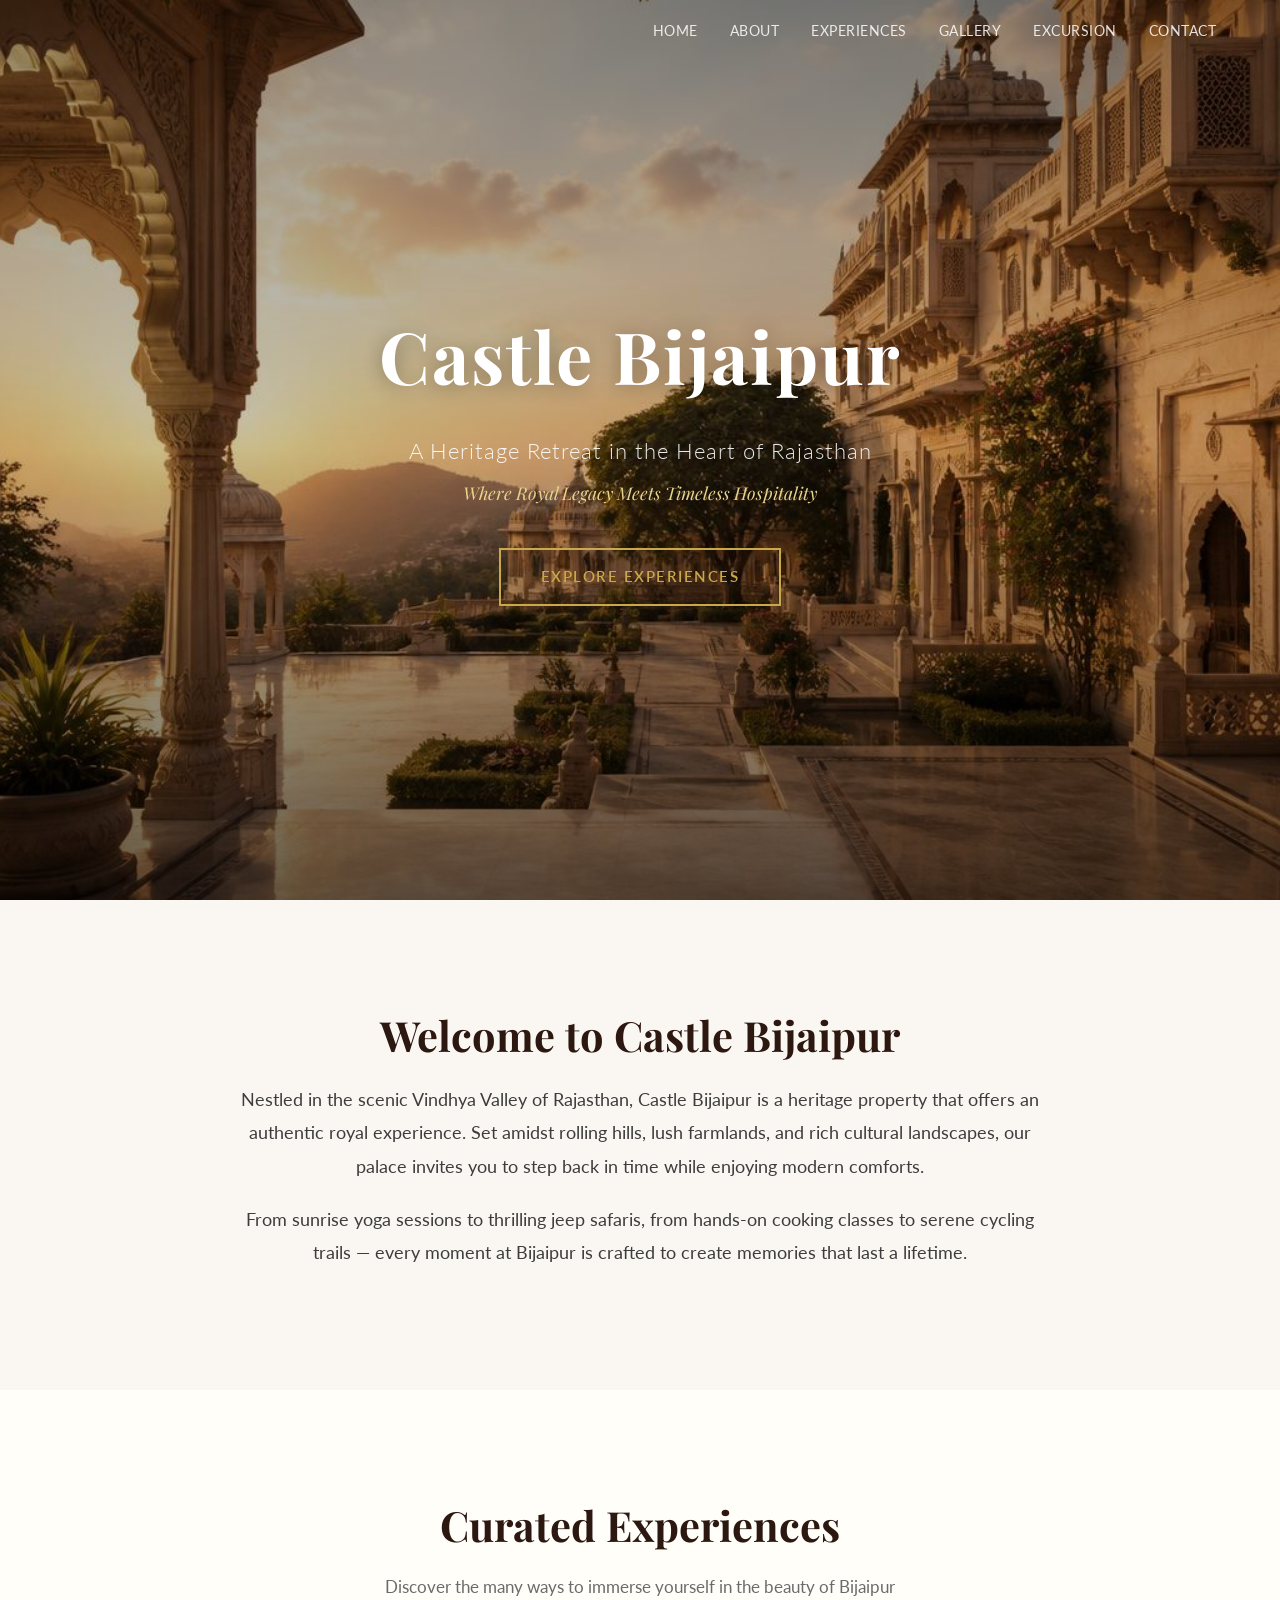
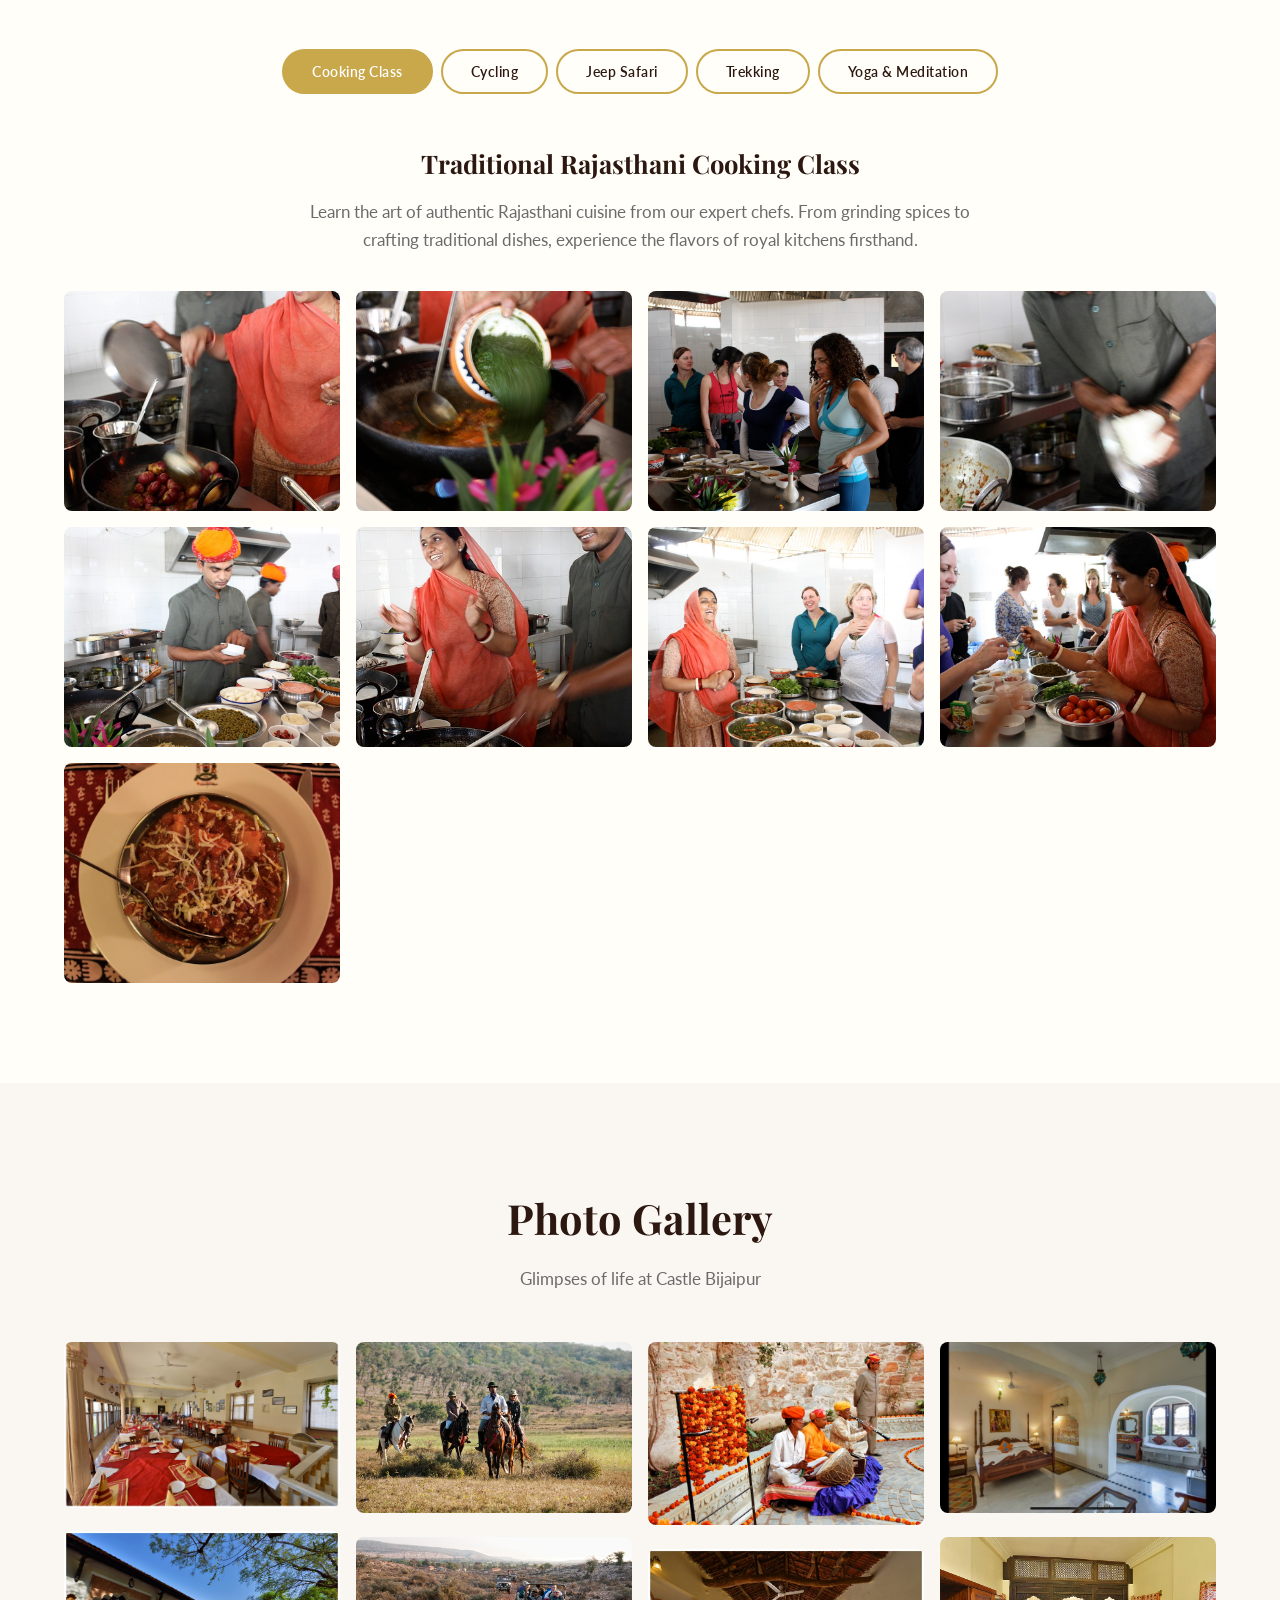
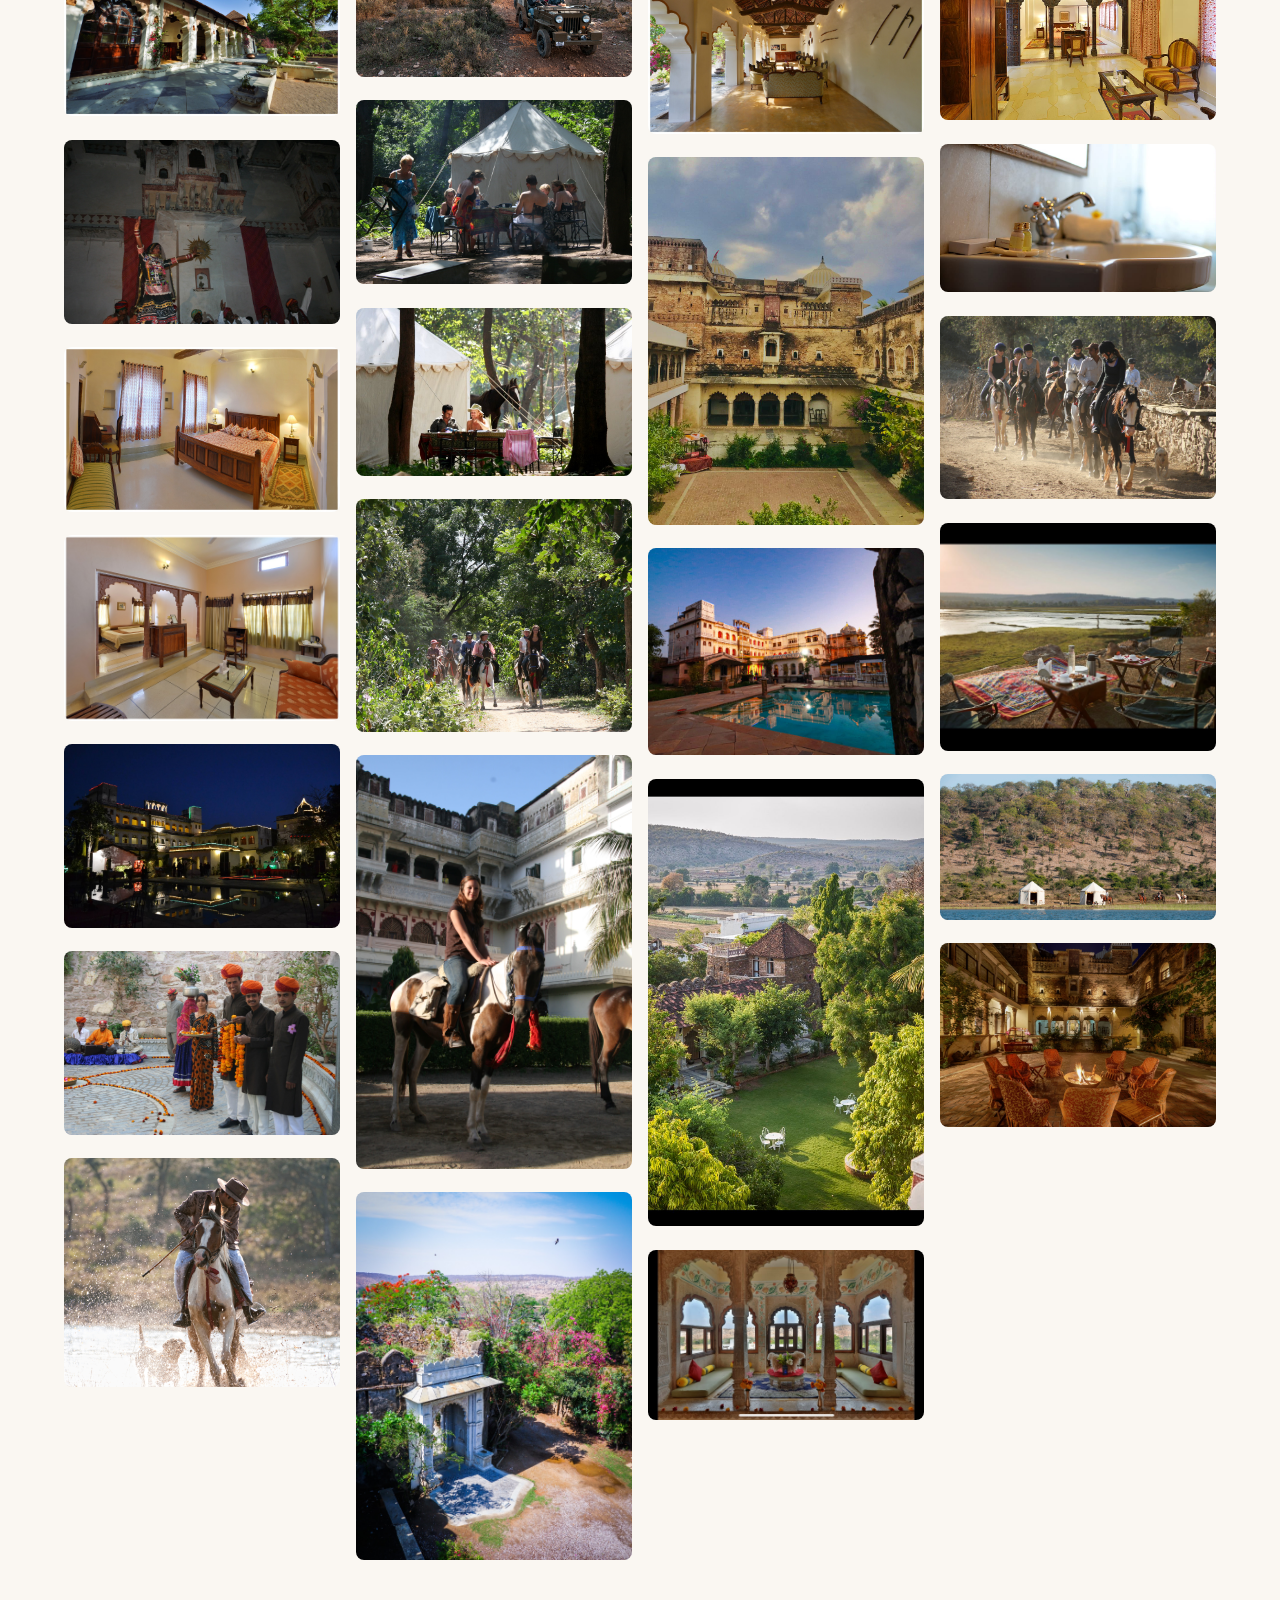
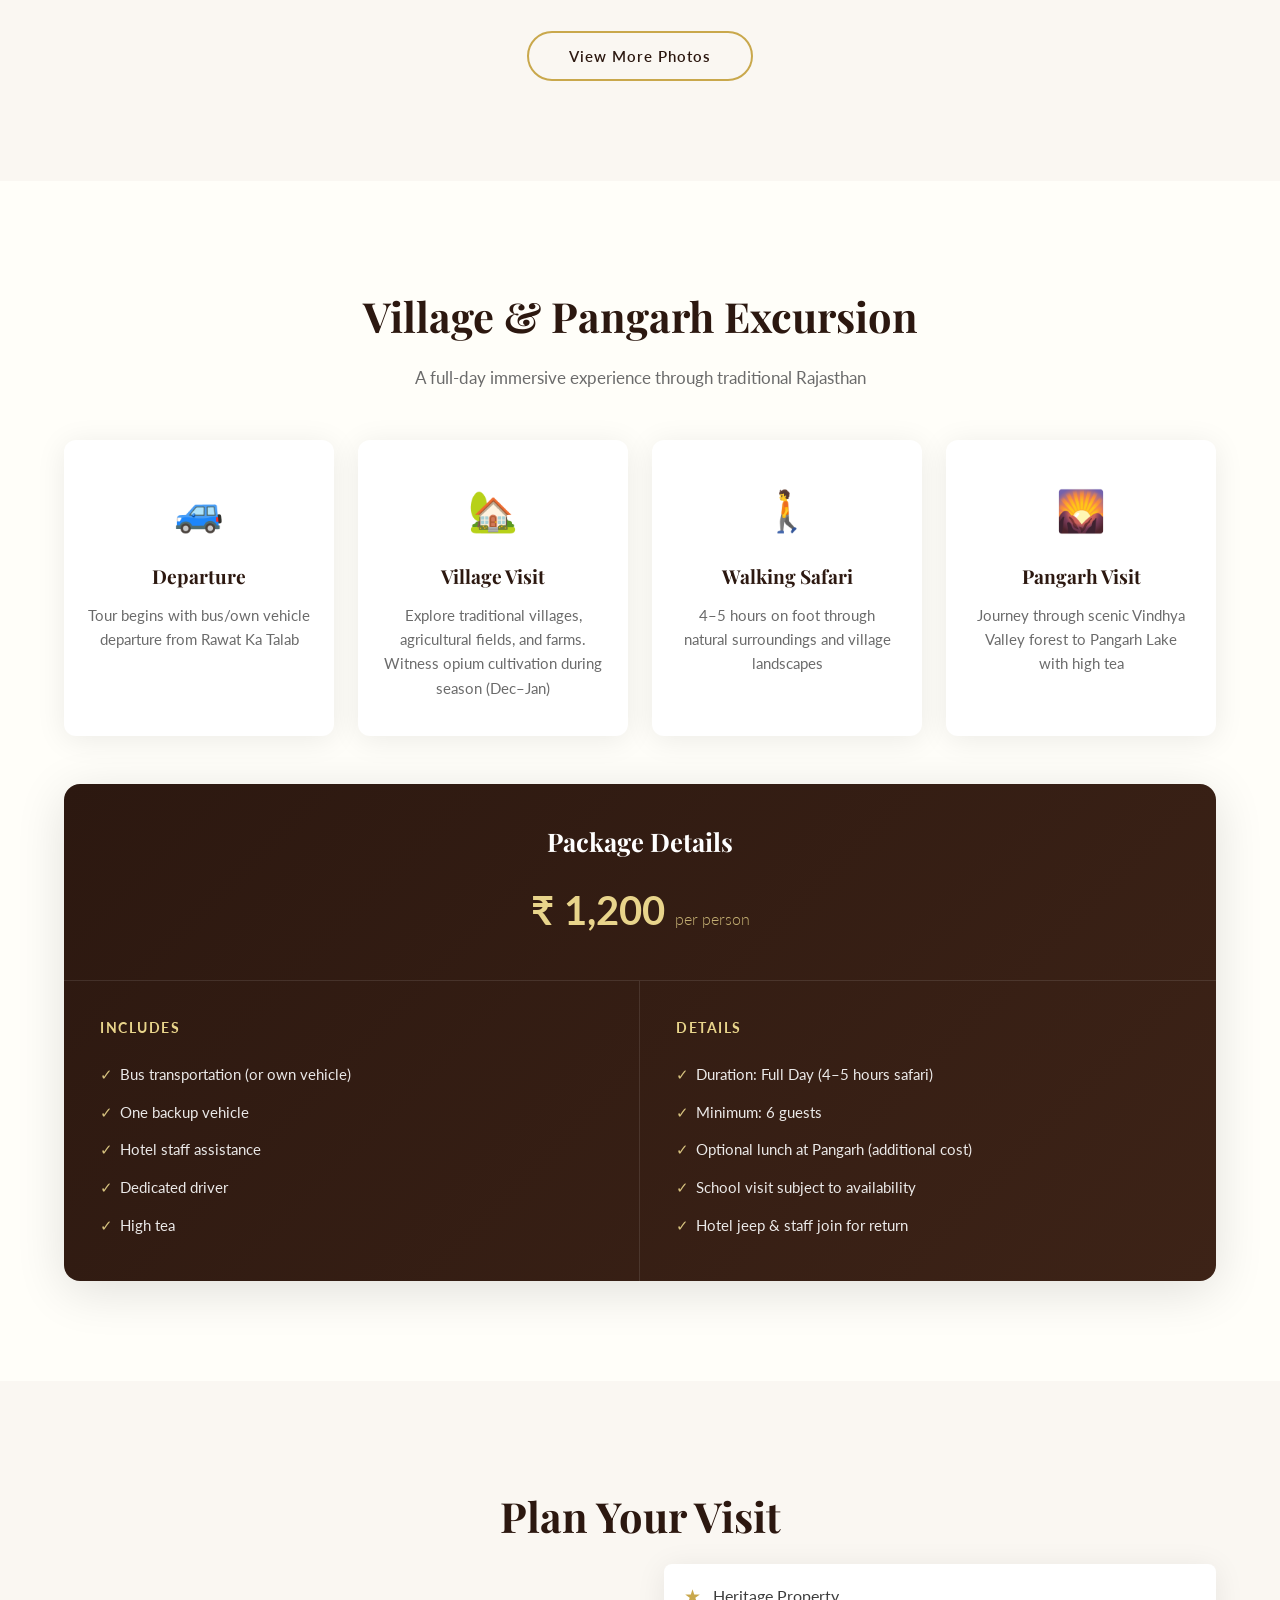
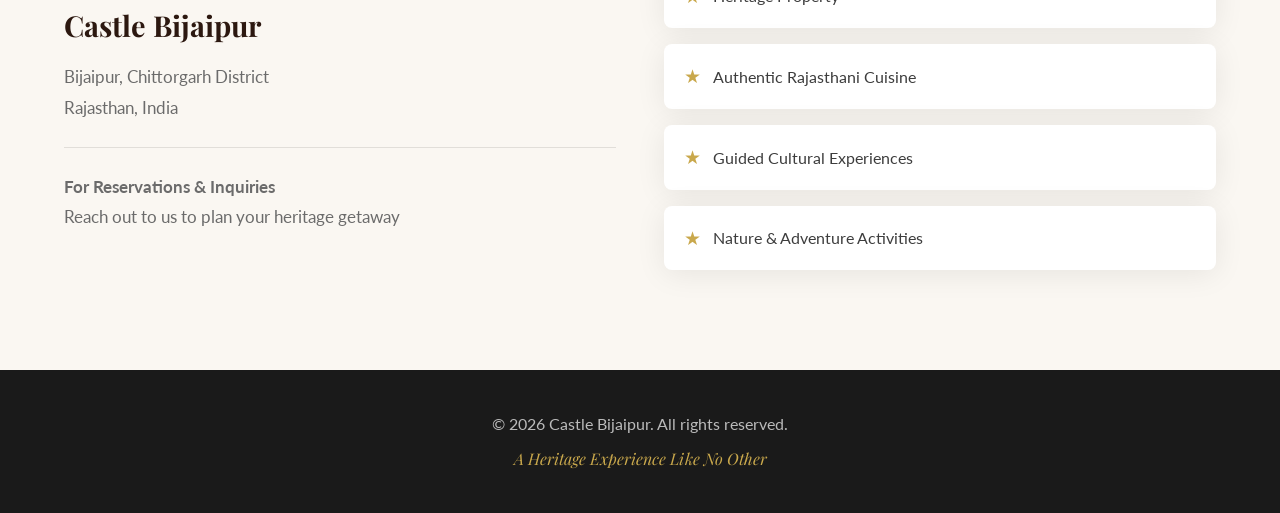
==== index.html @ fc072af3 "Fix: rename files/folders to remove spaces for web compatibility" ====
<!DOCTYPE html>
<html lang="en">
<head>
    <meta charset="UTF-8">
    <meta name="viewport" content="width=device-width, initial-scale=1.0">
    <title>Castle Bijaipur | Heritage Luxury in Rajasthan</title>
    <link href="https://fonts.googleapis.com/css2?family=Playfair+Display:wght@400;600;700&family=Lato:wght@300;400;600&display=swap" rel="stylesheet">
    <link rel="stylesheet" href="styles.css">
</head>
<body>
    <!-- Navigation -->
    <nav class="main-nav" id="mainNav">
        <div class="nav-container">
            <a href="#home" class="nav-logo"></a>
            <button class="nav-toggle" aria-label="Toggle navigation" onclick="toggleMobileMenu()">
                <span></span><span></span><span></span>
            </button>
            <ul class="nav-links" id="navLinks">
                <li><a href="#home">Home</a></li>
                <li><a href="#about">About</a></li>
                <li><a href="#experiences">Experiences</a></li>
                <li><a href="#gallery">Gallery</a></li>
                <li><a href="#excursion">Excursion</a></li>
                <li><a href="#contact">Contact</a></li>
            </ul>
        </div>
    </nav>

    <!-- Hero Section -->
    <section class="hero" id="home">
        <div class="hero-overlay"></div>
        <div class="hero-content">
            <h1 class="hero-title">Castle Bijaipur</h1>
            <p class="hero-subtitle">A Heritage Retreat in the Heart of Rajasthan</p>
            <p class="hero-tagline">Where Royal Legacy Meets Timeless Hospitality</p>
            <a href="#experiences" class="hero-cta">Explore Experiences</a>
        </div>
    </section>

    <!-- About Section -->
    <section class="about-section" id="about">
        <div class="container">
            <h2 class="section-title">Welcome to Castle Bijaipur</h2>
            <div class="about-content">
                <p>Nestled in the scenic Vindhya Valley of Rajasthan, Castle Bijaipur is a heritage property that offers an authentic royal experience. Set amidst rolling hills, lush farmlands, and rich cultural landscapes, our palace invites you to step back in time while enjoying modern comforts.</p>
                <p>From sunrise yoga sessions to thrilling jeep safaris, from hands-on cooking classes to serene cycling trails — every moment at Bijaipur is crafted to create memories that last a lifetime.</p>
            </div>
        </div>
    </section>

    <!-- Experiences Section (Tabbed) -->
    <section class="experiences-section" id="experiences">
        <div class="container">
            <h2 class="section-title">Curated Experiences</h2>
            <p class="section-desc">Discover the many ways to immerse yourself in the beauty of Bijaipur</p>
            
            <!-- Tab Navigation -->
            <div class="tabs">
                <button class="tab-btn active" data-tab="cooking">Cooking Class</button>
                <button class="tab-btn" data-tab="cycling">Cycling</button>
                <button class="tab-btn" data-tab="jeep">Jeep Safari</button>
                <button class="tab-btn" data-tab="trekking">Trekking</button>
                <button class="tab-btn" data-tab="yoga">Yoga &amp; Meditation</button>
            </div>

            <!-- Tab Content: Cooking Class -->
            <div class="tab-content active" id="tab-cooking">
                <div class="tab-info">
                    <h3>Traditional Rajasthani Cooking Class</h3>
                    <p>Learn the art of authentic Rajasthani cuisine from our expert chefs. From grinding spices to crafting traditional dishes, experience the flavors of royal kitchens firsthand.</p>
                </div>
                <div class="tab-gallery">
                    <div class="grid-gallery">
                        <img src="cooking-class/WhatsApp-Image-2026-07-11-at-8.35.04-PM.jpeg" alt="Cooking class at Hotel Bijaipur" loading="lazy" onclick="openLightbox(this)">
                        <img src="cooking-class/WhatsApp-Image-2026-07-11-at-8.35.04-PM-(1).jpeg" alt="Preparing traditional Rajasthani dishes" loading="lazy" onclick="openLightbox(this)">
                        <img src="cooking-class/WhatsApp-Image-2026-07-11-at-8.35.04-PM-(2).jpeg" alt="Spice preparation" loading="lazy" onclick="openLightbox(this)">
                        <img src="cooking-class/WhatsApp-Image-2026-07-11-at-8.35.04-PM-(3).jpeg" alt="Guests learning to cook" loading="lazy" onclick="openLightbox(this)">
                        <img src="cooking-class/WhatsApp-Image-2026-07-11-at-8.35.04-PM-(4).jpeg" alt="Traditional cooking techniques" loading="lazy" onclick="openLightbox(this)">
                        <img src="cooking-class/WhatsApp-Image-2026-07-11-at-8.35.04-PM-(5).jpeg" alt="Cooking class experience" loading="lazy" onclick="openLightbox(this)">
                        <img src="cooking-class/WhatsApp-Image-2026-07-11-at-8.35.05-PM.jpeg" alt="Finished dishes" loading="lazy" onclick="openLightbox(this)">
                        <img src="cooking-class/WhatsApp-Image-2026-07-11-at-8.35.05-PM-(1).jpeg" alt="Culinary workshop" loading="lazy" onclick="openLightbox(this)">
                        <img src="cooking-class/WhatsApp-Image-2026-07-11-at-8.35.05-PM-(2).jpeg" alt="Royal kitchen experience" loading="lazy" onclick="openLightbox(this)">
                    </div>
                </div>
            </div>

            <!-- Tab Content: Cycling -->
            <div class="tab-content" id="tab-cycling">
                <div class="tab-info">
                    <h3>Countryside Cycling</h3>
                    <p>Pedal through the picturesque countryside of Bijaipur. Our guided cycling tours take you past ancient temples, vibrant villages, and sweeping farmlands — a perfect way to connect with the land.</p>
                </div>
                <div class="tab-gallery">
                    <div class="grid-gallery">
                        <img src="cycling/lucid-origin_Create_an_ultra-realistic_luxury_adventure_tourism_photograph_showing_guests_cyc-0.jpg" alt="Cycling through Bijaipur countryside" loading="lazy" onclick="openLightbox(this)">
                        <img src="cycling/nano-banana-2_Create_an_ultra-realistic_luxury_adventure_tourism_photograph_showing_guests_cyc-0.jpg" alt="Guided cycling tour" loading="lazy" onclick="openLightbox(this)">
                    </div>
                </div>
            </div>

            <!-- Tab Content: Jeep Safari -->
            <div class="tab-content" id="tab-jeep">
                <div class="tab-info">
                    <h3>Jeep Safari Adventure</h3>
                    <p>Embark on an exhilarating jeep safari through the rugged terrain of the Vindhya Valley. Spot wildlife, traverse forest trails, and witness breathtaking sunsets from vantage points accessible only by 4x4.</p>
                </div>
                <div class="tab-gallery">
                    <div class="grid-gallery">
                        <img src="jeep-safari/205-(2).JPG.jpeg" alt="Jeep safari through Vindhya Valley" loading="lazy" onclick="openLightbox(this)">
                        <img src="jeep-safari/DSC_6059-(2).jpg.jpeg" alt="Wildlife spotting on safari" loading="lazy" onclick="openLightbox(this)">
                        <img src="jeep-safari/WhatsApp-Image-2026-07-11-at-8.44.05-PM-(18).jpeg" alt="Safari adventure" loading="lazy" onclick="openLightbox(this)">
                    </div>
                </div>
            </div>

            <!-- Tab Content: Trekking -->
            <div class="tab-content" id="tab-trekking">
                <div class="tab-info">
                    <h3>Trekking &amp; Nature Walks</h3>
                    <p>Explore the untouched wilderness on foot. Our guided treks take you through ancient forests, along mountain ridges, and past hidden waterfalls — revealing the raw beauty of rural Rajasthan.</p>
                </div>
                <div class="tab-gallery">
                    <div class="grid-gallery">
                        <img src="tracking/05-(2).jpg.jpeg" alt="Trekking in the Vindhya hills" loading="lazy" onclick="openLightbox(this)">
                        <img src="tracking/Day5-(2).JPG.jpeg" alt="Nature trail" loading="lazy" onclick="openLightbox(this)">
                        <img src="tracking/Day6-(2).JPG.jpeg" alt="Forest trek" loading="lazy" onclick="openLightbox(this)">
                        <img src="tracking/Day6-morning-Sitamata-Camp.JPG.jpeg" alt="Morning at Sitamata Camp" loading="lazy" onclick="openLightbox(this)">
                        <img src="tracking/Day7-Arampura.jpg.jpeg" alt="Arampura trek" loading="lazy" onclick="openLightbox(this)">
                        <img src="tracking/DSC_5651.jpg.jpeg" alt="Scenic viewpoint" loading="lazy" onclick="openLightbox(this)">
                        <img src="tracking/DSC_5689.jpg.jpeg" alt="Mountain landscape" loading="lazy" onclick="openLightbox(this)">
                        <img src="tracking/Evening-Athana-Krishna-Palace-(2).jpg.jpeg" alt="Evening at Athana Krishna Palace" loading="lazy" onclick="openLightbox(this)">
                        <img src="tracking/WhatsApp-Image-2026-07-11-at-8.33.08-PM.jpeg" alt="Guided trek" loading="lazy" onclick="openLightbox(this)">
                        <img src="tracking/WhatsApp-Image-2026-07-11-at-8.33.08-PM-(1).jpeg" alt="Trek through village" loading="lazy" onclick="openLightbox(this)">
                        <img src="tracking/WhatsApp-Image-2026-07-11-at-8.33.08-PM-(2).jpeg" alt="Nature walk" loading="lazy" onclick="openLightbox(this)">
                        <img src="tracking/WhatsApp-Image-2026-07-11-at-8.33.08-PM-(3).jpeg" alt="Trail scenery" loading="lazy" onclick="openLightbox(this)">
                    </div>
                </div>
            </div>

            <!-- Tab Content: Yoga & Meditation -->
            <div class="tab-content" id="tab-yoga">
                <div class="tab-info">
                    <h3>Yoga &amp; Meditation</h3>
                    <p>Begin your mornings with guided yoga and meditation sessions amidst the serenity of the palace grounds. Our experienced instructors help you find inner peace while surrounded by nature's calm.</p>
                </div>
                <div class="tab-gallery">
                    <div class="grid-gallery">
                        <img src="yoga-meditation/yoga.jpg" alt="Yoga session at Hotel Bijaipur" loading="lazy" onclick="openLightbox(this)">
                        <img src="yoga-meditation/Yoga-class-(2).JPG.jpeg" alt="Group yoga class" loading="lazy" onclick="openLightbox(this)">
                        <img src="yoga-meditation/WhatsApp-Image-2026-07-11-at-8.44.05-PM-(17).jpeg" alt="Meditation in nature" loading="lazy" onclick="openLightbox(this)">
                    </div>
                </div>
            </div>
        </div>
    </section>

    <!-- Gallery Section -->
    <section class="gallery-section" id="gallery">
        <div class="container">
            <h2 class="section-title">Photo Gallery</h2>
            <p class="section-desc">Glimpses of life at Castle Bijaipur</p>
            <div class="masonry-gallery">
                <img src="Hotel_Photos_Gallary/WhatsApp-Image-2026-07-11-at-8.31.52-PM.jpeg" alt="Castle Bijaipur" loading="lazy" onclick="openLightbox(this)">
                <img src="Hotel_Photos_Gallary/WhatsApp-Image-2026-07-11-at-8.31.53-PM.jpeg" alt="Palace heritage view" loading="lazy" onclick="openLightbox(this)">
                <img src="Hotel_Photos_Gallary/WhatsApp-Image-2026-07-11-at-8.31.53-PM-(1).jpeg" alt="Royal architecture" loading="lazy" onclick="openLightbox(this)">
                <img src="Hotel_Photos_Gallary/WhatsApp-Image-2026-07-11-at-8.31.53-PM-(2).jpeg" alt="Heritage interiors" loading="lazy" onclick="openLightbox(this)">
                <img src="Hotel_Photos_Gallary/WhatsApp-Image-2026-07-11-at-8.31.53-PM-(3).jpeg" alt="Palace courtyard" loading="lazy" onclick="openLightbox(this)">
                <img src="Hotel_Photos_Gallary/WhatsApp-Image-2026-07-11-at-8.31.53-PM-(4).jpeg" alt="Hotel grounds" loading="lazy" onclick="openLightbox(this)">
                <img src="Hotel_Photos_Gallary/WhatsApp-Image-2026-07-11-at-8.31.54-PM.jpeg" alt="Bijaipur scenery" loading="lazy" onclick="openLightbox(this)">
                <img src="Hotel_Photos_Gallary/DSC_5651.jpg.jpeg" alt="Scenic landscape" loading="lazy" onclick="openLightbox(this)">
                <img src="Hotel_Photos_Gallary/DSC_5689.jpg.jpeg" alt="Natural beauty" loading="lazy" onclick="openLightbox(this)">
                <img src="Hotel_Photos_Gallary/DSC_6059-(2).jpg.jpeg" alt="Palace exterior" loading="lazy" onclick="openLightbox(this)">
                <img src="Hotel_Photos_Gallary/Day6-Breakfast-at-Sitamata-camp-(2).JPG.jpeg" alt="Breakfast at camp" loading="lazy" onclick="openLightbox(this)">
                <img src="Hotel_Photos_Gallary/Day6-morning-Sitamata-Camp.JPG.jpeg" alt="Sitamata Camp morning" loading="lazy" onclick="openLightbox(this)">
                <img src="Hotel_Photos_Gallary/Day7-Arampura.jpg.jpeg" alt="Arampura landscape" loading="lazy" onclick="openLightbox(this)">
                <img src="Hotel_Photos_Gallary/Evening-Athana-Krishna-Palace-(2).jpg.jpeg" alt="Evening at Athana Krishna Palace" loading="lazy" onclick="openLightbox(this)">
                <img src="Hotel_Photos_Gallary/WhatsApp-Image-2026-07-11-at-8.44.05-PM.jpeg" alt="Hotel experience" loading="lazy" onclick="openLightbox(this)">
                <img src="Hotel_Photos_Gallary/WhatsApp-Image-2026-07-11-at-8.44.05-PM-(1).jpeg" alt="Guest activities" loading="lazy" onclick="openLightbox(this)">
                <img src="Hotel_Photos_Gallary/WhatsApp-Image-2026-07-11-at-8.44.05-PM-(2).jpeg" alt="Heritage property" loading="lazy" onclick="openLightbox(this)">
                <img src="Hotel_Photos_Gallary/WhatsApp-Image-2026-07-11-at-8.44.05-PM-(3).jpeg" alt="Palace ambiance" loading="lazy" onclick="openLightbox(this)">
                <img src="Hotel_Photos_Gallary/WhatsApp-Image-2026-07-11-at-8.44.05-PM-(4).jpeg" alt="Royal setting" loading="lazy" onclick="openLightbox(this)">
                <img src="Hotel_Photos_Gallary/WhatsApp-Image-2026-07-11-at-8.44.05-PM-(5).jpeg" alt="Bijaipur views" loading="lazy" onclick="openLightbox(this)">
                <img src="Hotel_Photos_Gallary/WhatsApp-Image-2026-07-11-at-8.44.05-PM-(6).jpeg" alt="Hotel surroundings" loading="lazy" onclick="openLightbox(this)">
                <img src="Hotel_Photos_Gallary/WhatsApp-Image-2026-07-11-at-8.44.05-PM-(7).jpeg" alt="Cultural heritage" loading="lazy" onclick="openLightbox(this)">
                <img src="Hotel_Photos_Gallary/WhatsApp-Image-2026-07-11-at-8.44.05-PM-(8).jpeg" alt="Guest moments" loading="lazy" onclick="openLightbox(this)">
                <img src="Hotel_Photos_Gallary/WhatsApp-Image-2026-07-11-at-8.44.05-PM-(9).jpeg" alt="Palace life" loading="lazy" onclick="openLightbox(this)">
                <img src="Hotel_Photos_Gallary/WhatsApp-Image-2026-07-11-at-8.44.06-PM.jpeg" alt="Heritage architecture" loading="lazy" onclick="openLightbox(this)">
                <img src="Hotel_Photos_Gallary/WhatsApp-Image-2026-07-11-at-8.44.06-PM-(1).jpeg" alt="Royal hospitality" loading="lazy" onclick="openLightbox(this)">
                <img src="Hotel_Photos_Gallary/WhatsApp-Image-2026-07-11-at-8.44.06-PM-(2).jpeg" alt="Palace exterior" loading="lazy" onclick="openLightbox(this)">
                <img src="Hotel_Photos_Gallary/WhatsApp-Image-2026-07-11-at-8.44.06-PM-(3).jpeg" alt="Garden view" loading="lazy" onclick="openLightbox(this)">
            </div>
            <button class="load-more-btn" id="loadMoreBtn" onclick="loadMorePhotos()">View More Photos</button>
        </div>
    </section>

    <!-- Excursion Section -->
    <section class="excursion-section" id="excursion">
        <div class="container">
            <h2 class="section-title">Village &amp; Pangarh Excursion</h2>
            <p class="section-desc">A full-day immersive experience through traditional Rajasthan</p>
            
            <div class="excursion-grid">
                <div class="excursion-card">
                    <div class="excursion-icon">&#128665;</div>
                    <h4>Departure</h4>
                    <p>Tour begins with bus/own vehicle departure from Rawat Ka Talab</p>
                </div>
                <div class="excursion-card">
                    <div class="excursion-icon">&#127969;</div>
                    <h4>Village Visit</h4>
                    <p>Explore traditional villages, agricultural fields, and farms. Witness opium cultivation during season (Dec–Jan)</p>
                </div>
                <div class="excursion-card">
                    <div class="excursion-icon">&#128694;</div>
                    <h4>Walking Safari</h4>
                    <p>4–5 hours on foot through natural surroundings and village landscapes</p>
                </div>
                <div class="excursion-card">
                    <div class="excursion-icon">&#127748;</div>
                    <h4>Pangarh Visit</h4>
                    <p>Journey through scenic Vindhya Valley forest to Pangarh Lake with high tea</p>
                </div>
            </div>

            <div class="pricing-box">
                <div class="pricing-header">
                    <h3>Package Details</h3>
                    <div class="price">&#8377; 1,200 <span>per person</span></div>
                </div>
                <div class="pricing-details">
                    <div class="pricing-col">
                        <h5>Includes</h5>
                        <ul>
                            <li>Bus transportation (or own vehicle)</li>
                            <li>One backup vehicle</li>
                            <li>Hotel staff assistance</li>
                            <li>Dedicated driver</li>
                            <li>High tea</li>
                        </ul>
                    </div>
                    <div class="pricing-col">
                        <h5>Details</h5>
                        <ul>
                            <li>Duration: Full Day (4–5 hours safari)</li>
                            <li>Minimum: 6 guests</li>
                            <li>Optional lunch at Pangarh (additional cost)</li>
                            <li>School visit subject to availability</li>
                            <li>Hotel jeep &amp; staff join for return</li>
                        </ul>
                    </div>
                </div>
            </div>
        </div>
    </section>

    <!-- Contact Section -->
    <section class="contact-section" id="contact">
        <div class="container">
            <h2 class="section-title">Plan Your Visit</h2>
            <div class="contact-grid">
                <div class="contact-info">
                    <h3>Castle Bijaipur</h3>
                    <p>Bijaipur, Chittorgarh District<br>Rajasthan, India</p>
                    <div class="contact-details">
                        <p><strong>For Reservations &amp; Inquiries</strong></p>
                        <p>Reach out to us to plan your heritage getaway</p>
                    </div>
                </div>
                <div class="contact-features">
                    <div class="feature">
                        <span class="feature-icon">&#9733;</span>
                        <span>Heritage Property</span>
                    </div>
                    <div class="feature">
                        <span class="feature-icon">&#9733;</span>
                        <span>Authentic Rajasthani Cuisine</span>
                    </div>
                    <div class="feature">
                        <span class="feature-icon">&#9733;</span>
                        <span>Guided Cultural Experiences</span>
                    </div>
                    <div class="feature">
                        <span class="feature-icon">&#9733;</span>
                        <span>Nature &amp; Adventure Activities</span>
                    </div>
                </div>
            </div>
        </div>
    </section>

    <!-- Footer -->
    <footer class="footer">
        <div class="container">
            <p>&copy; 2026 Castle Bijaipur. All rights reserved.</p>
            <p class="footer-tagline">A Heritage Experience Like No Other</p>
        </div>
    </footer>

    <!-- Lightbox -->
    <div class="lightbox" id="lightbox" onclick="closeLightbox(event)">
        <button class="lightbox-close" aria-label="Close lightbox">&times;</button>
        <button class="lightbox-prev" aria-label="Previous image" onclick="navigateLightbox(-1)">&#10094;</button>
        <img src="" alt="Full size photo" id="lightboxImg">
        <button class="lightbox-next" aria-label="Next image" onclick="navigateLightbox(1)">&#10095;</button>
    </div>

    <script src="script.js"></script>
</body>
</html>
---- styles.css ----
/* ===== RESET & BASE ===== */
*, *::before, *::after {
    margin: 0;
    padding: 0;
    box-sizing: border-box;
}

:root {
    --gold: #c9a84c;
    --gold-light: #e8d48b;
    --dark: #1a1a1a;
    --dark-brown: #2c1810;
    --cream: #faf7f2;
    --warm-white: #fffef9;
    --text: #3d3d3d;
    --text-light: #6b6b6b;
    --shadow: 0 4px 30px rgba(0, 0, 0, 0.08);
    --shadow-lg: 0 10px 50px rgba(0, 0, 0, 0.12);
}

html {
    scroll-behavior: smooth;
}

body {
    font-family: 'Lato', sans-serif;
    color: var(--text);
    background: var(--warm-white);
    line-height: 1.7;
    overflow-x: hidden;
}

.container {
    max-width: 1200px;
    margin: 0 auto;
    padding: 0 24px;
}

/* ===== NAVIGATION ===== */
.main-nav {
    position: fixed;
    top: 0;
    left: 0;
    right: 0;
    z-index: 1000;
    background: transparent;
    transition: background 0.3s ease, box-shadow 0.3s ease;
}

.main-nav.scrolled {
    background: rgba(26, 26, 26, 0.95);
    backdrop-filter: blur(10px);
    box-shadow: 0 2px 20px rgba(0, 0, 0, 0.3);
}

.nav-container {
    max-width: 1200px;
    margin: 0 auto;
    padding: 16px 24px;
    display: flex;
    align-items: center;
    justify-content: space-between;
}

.nav-logo {
    font-family: 'Playfair Display', serif;
    font-size: 1.4rem;
    color: #fff;
    text-decoration: none;
    font-weight: 600;
    letter-spacing: 0.5px;
}

.nav-links {
    display: flex;
    list-style: none;
    gap: 32px;
}

.nav-links a {
    color: rgba(255, 255, 255, 0.85);
    text-decoration: none;
    font-size: 0.9rem;
    font-weight: 400;
    letter-spacing: 0.5px;
    text-transform: uppercase;
    transition: color 0.3s;
}

.nav-links a:hover {
    color: var(--gold);
}

.nav-toggle {
    display: none;
    flex-direction: column;
    gap: 5px;
    background: none;
    border: none;
    cursor: pointer;
    padding: 5px;
}

.nav-toggle span {
    width: 25px;
    height: 2px;
    background: #fff;
    transition: 0.3s;
}

/* ===== HERO SECTION ===== */
.hero {
    position: relative;
    height: 100vh;
    min-height: 600px;
    display: flex;
    align-items: center;
    justify-content: center;
    background: url('Theme/gpt-image-2_Create_a_premium_website_theme_background_for_a_luxury_heritage_hotel_located_in-0.jpg') center/cover no-repeat;
}

.hero-overlay {
    position: absolute;
    inset: 0;
    background: linear-gradient(
        to bottom,
        rgba(0, 0, 0, 0.4) 0%,
        rgba(0, 0, 0, 0.2) 50%,
        rgba(0, 0, 0, 0.6) 100%
    );
}

.hero-content {
    position: relative;
    text-align: center;
    color: #fff;
    padding: 24px;
}

.hero-title {
    font-family: 'Playfair Display', serif;
    font-size: clamp(2.5rem, 6vw, 4.5rem);
    font-weight: 700;
    margin-bottom: 16px;
    letter-spacing: 2px;
    text-shadow: 0 2px 20px rgba(0, 0, 0, 0.3);
}

.hero-subtitle {
    font-size: clamp(1rem, 2.5vw, 1.4rem);
    font-weight: 300;
    margin-bottom: 8px;
    letter-spacing: 1px;
    opacity: 0.9;
}

.hero-tagline {
    font-family: 'Playfair Display', serif;
    font-style: italic;
    font-size: 1.1rem;
    color: var(--gold-light);
    margin-bottom: 40px;
}

.hero-cta {
    display: inline-block;
    padding: 14px 40px;
    border: 2px solid var(--gold);
    color: var(--gold);
    text-decoration: none;
    font-size: 0.95rem;
    font-weight: 600;
    letter-spacing: 1.5px;
    text-transform: uppercase;
    transition: all 0.3s ease;
}

.hero-cta:hover {
    background: var(--gold);
    color: var(--dark);
}

/* ===== SECTION STYLES ===== */
.section-title {
    font-family: 'Playfair Display', serif;
    font-size: clamp(1.8rem, 4vw, 2.6rem);
    text-align: center;
    margin-bottom: 12px;
    color: var(--dark-brown);
}

.section-desc {
    text-align: center;
    color: var(--text-light);
    font-size: 1.05rem;
    margin-bottom: 48px;
    max-width: 600px;
    margin-left: auto;
    margin-right: auto;
}

/* ===== ABOUT SECTION ===== */
.about-section {
    padding: 100px 0;
    background: var(--cream);
}

.about-content {
    max-width: 800px;
    margin: 0 auto;
    text-align: center;
}

.about-content p {
    font-size: 1.1rem;
    line-height: 1.9;
    margin-bottom: 20px;
    color: var(--text);
}

/* ===== EXPERIENCES / TABS ===== */
.experiences-section {
    padding: 100px 0;
    background: var(--warm-white);
}

.tabs {
    display: flex;
    justify-content: center;
    flex-wrap: wrap;
    gap: 8px;
    margin-bottom: 48px;
}

.tab-btn {
    padding: 12px 28px;
    border: 2px solid var(--gold);
    background: transparent;
    color: var(--dark-brown);
    font-family: 'Lato', sans-serif;
    font-size: 0.9rem;
    font-weight: 600;
    letter-spacing: 0.5px;
    cursor: pointer;
    transition: all 0.3s ease;
    border-radius: 30px;
}

.tab-btn:hover {
    background: var(--gold);
    color: #fff;
}

.tab-btn.active {
    background: var(--gold);
    color: #fff;
}

.tab-content {
    display: none;
    animation: fadeIn 0.5s ease;
}

.tab-content.active {
    display: block;
}

@keyframes fadeIn {
    from { opacity: 0; transform: translateY(10px); }
    to { opacity: 1; transform: translateY(0); }
}

.tab-info {
    text-align: center;
    margin-bottom: 36px;
}

.tab-info h3 {
    font-family: 'Playfair Display', serif;
    font-size: 1.6rem;
    color: var(--dark-brown);
    margin-bottom: 12px;
}

.tab-info p {
    color: var(--text-light);
    max-width: 700px;
    margin: 0 auto;
    font-size: 1.05rem;
}

/* ===== GRID GALLERY (Tab Content) ===== */
.grid-gallery {
    display: grid;
    grid-template-columns: repeat(auto-fill, minmax(250px, 1fr));
    gap: 16px;
}

.grid-gallery img {
    width: 100%;
    height: 220px;
    object-fit: cover;
    border-radius: 8px;
    cursor: pointer;
    transition: transform 0.3s ease, box-shadow 0.3s ease;
}

.grid-gallery img:hover {
    transform: scale(1.03);
    box-shadow: var(--shadow-lg);
}

/* ===== MASONRY GALLERY ===== */
.gallery-section {
    padding: 100px 0;
    background: var(--cream);
}

.masonry-gallery {
    columns: 4;
    column-gap: 16px;
}

.masonry-gallery img {
    width: 100%;
    margin-bottom: 16px;
    border-radius: 8px;
    cursor: pointer;
    transition: transform 0.3s ease, opacity 0.3s ease;
    break-inside: avoid;
}

.masonry-gallery img:hover {
    transform: scale(1.02);
    opacity: 0.9;
}

.load-more-btn {
    display: block;
    margin: 48px auto 0;
    padding: 14px 40px;
    background: transparent;
    border: 2px solid var(--gold);
    color: var(--dark-brown);
    font-family: 'Lato', sans-serif;
    font-size: 0.95rem;
    font-weight: 600;
    letter-spacing: 1px;
    cursor: pointer;
    transition: all 0.3s ease;
    border-radius: 30px;
}

.load-more-btn:hover {
    background: var(--gold);
    color: #fff;
}

/* ===== EXCURSION SECTION ===== */
.excursion-section {
    padding: 100px 0;
    background: var(--warm-white);
}

.excursion-grid {
    display: grid;
    grid-template-columns: repeat(auto-fit, minmax(250px, 1fr));
    gap: 24px;
    margin-bottom: 48px;
}

.excursion-card {
    background: #fff;
    padding: 36px 24px;
    border-radius: 12px;
    text-align: center;
    box-shadow: var(--shadow);
    transition: transform 0.3s ease;
}

.excursion-card:hover {
    transform: translateY(-5px);
}

.excursion-icon {
    font-size: 2.5rem;
    margin-bottom: 16px;
}

.excursion-card h4 {
    font-family: 'Playfair Display', serif;
    font-size: 1.2rem;
    color: var(--dark-brown);
    margin-bottom: 10px;
}

.excursion-card p {
    color: var(--text-light);
    font-size: 0.95rem;
    line-height: 1.6;
}

/* ===== PRICING BOX ===== */
.pricing-box {
    background: linear-gradient(135deg, var(--dark-brown), #3d2317);
    border-radius: 16px;
    overflow: hidden;
    color: #fff;
    box-shadow: var(--shadow-lg);
}

.pricing-header {
    padding: 36px;
    text-align: center;
    border-bottom: 1px solid rgba(255, 255, 255, 0.1);
}

.pricing-header h3 {
    font-family: 'Playfair Display', serif;
    font-size: 1.6rem;
    margin-bottom: 12px;
}

.price {
    font-size: 2.5rem;
    font-weight: 700;
    color: var(--gold-light);
}

.price span {
    font-size: 1rem;
    font-weight: 300;
    opacity: 0.8;
}

.pricing-details {
    display: grid;
    grid-template-columns: 1fr 1fr;
    gap: 0;
}

.pricing-col {
    padding: 36px;
}

.pricing-col:first-child {
    border-right: 1px solid rgba(255, 255, 255, 0.1);
}

.pricing-col h5 {
    font-size: 0.85rem;
    text-transform: uppercase;
    letter-spacing: 1.5px;
    color: var(--gold-light);
    margin-bottom: 16px;
}

.pricing-col ul {
    list-style: none;
}

.pricing-col li {
    padding: 6px 0;
    font-size: 0.95rem;
    opacity: 0.9;
    position: relative;
    padding-left: 20px;
}

.pricing-col li::before {
    content: '✓';
    position: absolute;
    left: 0;
    color: var(--gold-light);
}

/* ===== CONTACT SECTION ===== */
.contact-section {
    padding: 100px 0;
    background: var(--cream);
}

.contact-grid {
    display: grid;
    grid-template-columns: 1fr 1fr;
    gap: 48px;
    align-items: center;
}

.contact-info h3 {
    font-family: 'Playfair Display', serif;
    font-size: 1.8rem;
    color: var(--dark-brown);
    margin-bottom: 12px;
}

.contact-info p {
    color: var(--text-light);
    font-size: 1.05rem;
    line-height: 1.8;
}

.contact-details {
    margin-top: 24px;
    padding-top: 24px;
    border-top: 1px solid rgba(0, 0, 0, 0.1);
}

.contact-features {
    display: flex;
    flex-direction: column;
    gap: 16px;
}

.feature {
    display: flex;
    align-items: center;
    gap: 12px;
    padding: 16px 20px;
    background: #fff;
    border-radius: 8px;
    box-shadow: var(--shadow);
}

.feature-icon {
    color: var(--gold);
    font-size: 1.2rem;
}

/* ===== FOOTER ===== */
.footer {
    background: var(--dark);
    color: rgba(255, 255, 255, 0.7);
    text-align: center;
    padding: 40px 24px;
}

.footer-tagline {
    font-family: 'Playfair Display', serif;
    font-style: italic;
    color: var(--gold);
    margin-top: 8px;
}

/* ===== LIGHTBOX ===== */
.lightbox {
    display: none;
    position: fixed;
    inset: 0;
    background: rgba(0, 0, 0, 0.95);
    z-index: 10000;
    align-items: center;
    justify-content: center;
    padding: 40px;
}

.lightbox.active {
    display: flex;
}

.lightbox img {
    max-width: 90%;
    max-height: 85vh;
    object-fit: contain;
    border-radius: 4px;
}

.lightbox-close {
    position: absolute;
    top: 20px;
    right: 30px;
    font-size: 2.5rem;
    color: #fff;
    background: none;
    border: none;
    cursor: pointer;
    z-index: 10001;
    line-height: 1;
}

.lightbox-prev,
.lightbox-next {
    position: absolute;
    top: 50%;
    transform: translateY(-50%);
    font-size: 2rem;
    color: #fff;
    background: rgba(255, 255, 255, 0.1);
    border: none;
    cursor: pointer;
    padding: 16px 20px;
    border-radius: 50%;
    transition: background 0.3s;
}

.lightbox-prev:hover,
.lightbox-next:hover {
    background: rgba(255, 255, 255, 0.2);
}

.lightbox-prev { left: 20px; }
.lightbox-next { right: 20px; }

/* ===== RESPONSIVE ===== */
@media (max-width: 992px) {
    .masonry-gallery {
        columns: 3;
    }
    
    .pricing-details {
        grid-template-columns: 1fr;
    }
    
    .pricing-col:first-child {
        border-right: none;
        border-bottom: 1px solid rgba(255, 255, 255, 0.1);
    }

    .contact-grid {
        grid-template-columns: 1fr;
        gap: 32px;
    }
}

@media (max-width: 768px) {
    .nav-toggle {
        display: flex;
    }

    .nav-links {
        position: absolute;
        top: 100%;
        left: 0;
        right: 0;
        flex-direction: column;
        background: rgba(26, 26, 26, 0.98);
        padding: 20px;
        gap: 16px;
        display: none;
    }

    .nav-links.active {
        display: flex;
    }

    .masonry-gallery {
        columns: 2;
    }

    .tabs {
        gap: 6px;
    }

    .tab-btn {
        padding: 10px 18px;
        font-size: 0.8rem;
    }

    .grid-gallery {
        grid-template-columns: repeat(auto-fill, minmax(150px, 1fr));
    }

    .excursion-grid {
        grid-template-columns: 1fr;
    }
}

@media (max-width: 480px) {
    .masonry-gallery {
        columns: 1;
    }

    .hero-title {
        font-size: 2rem;
    }

    .grid-gallery img {
        height: 180px;
    }
}
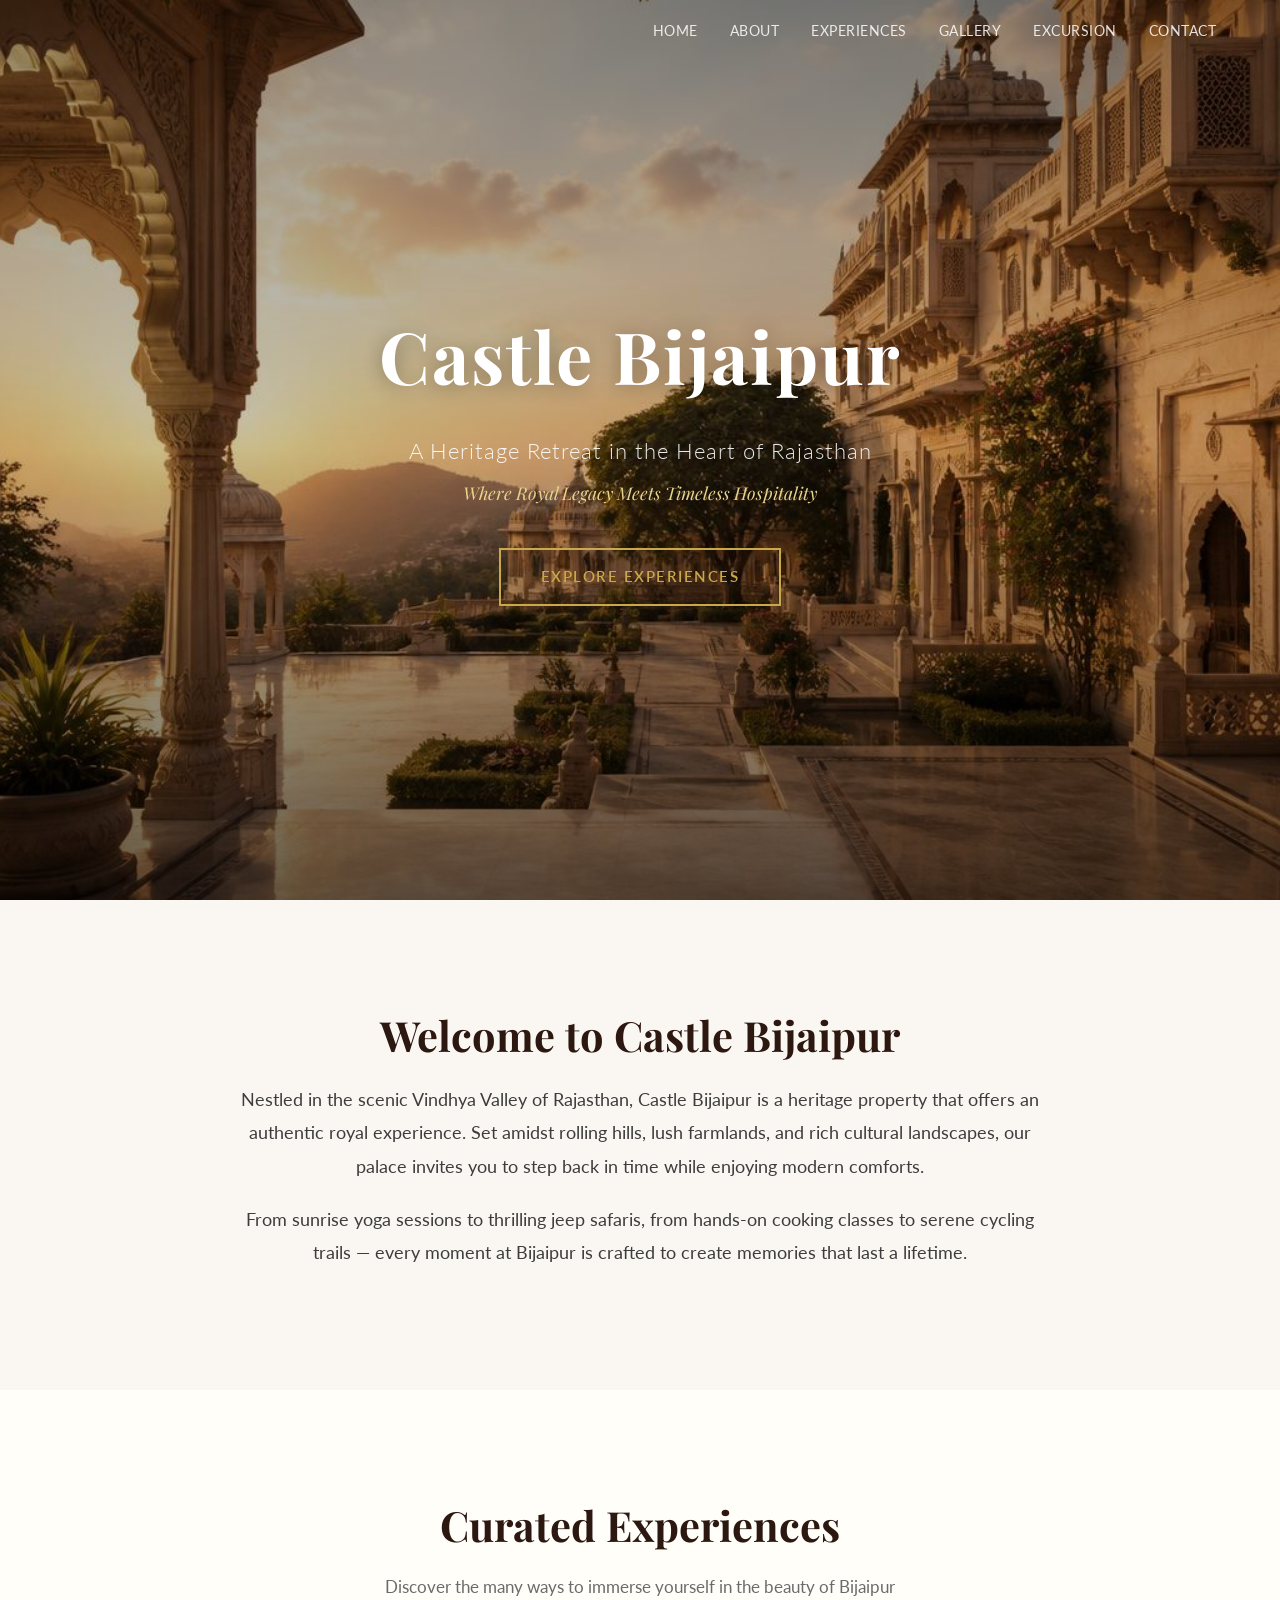
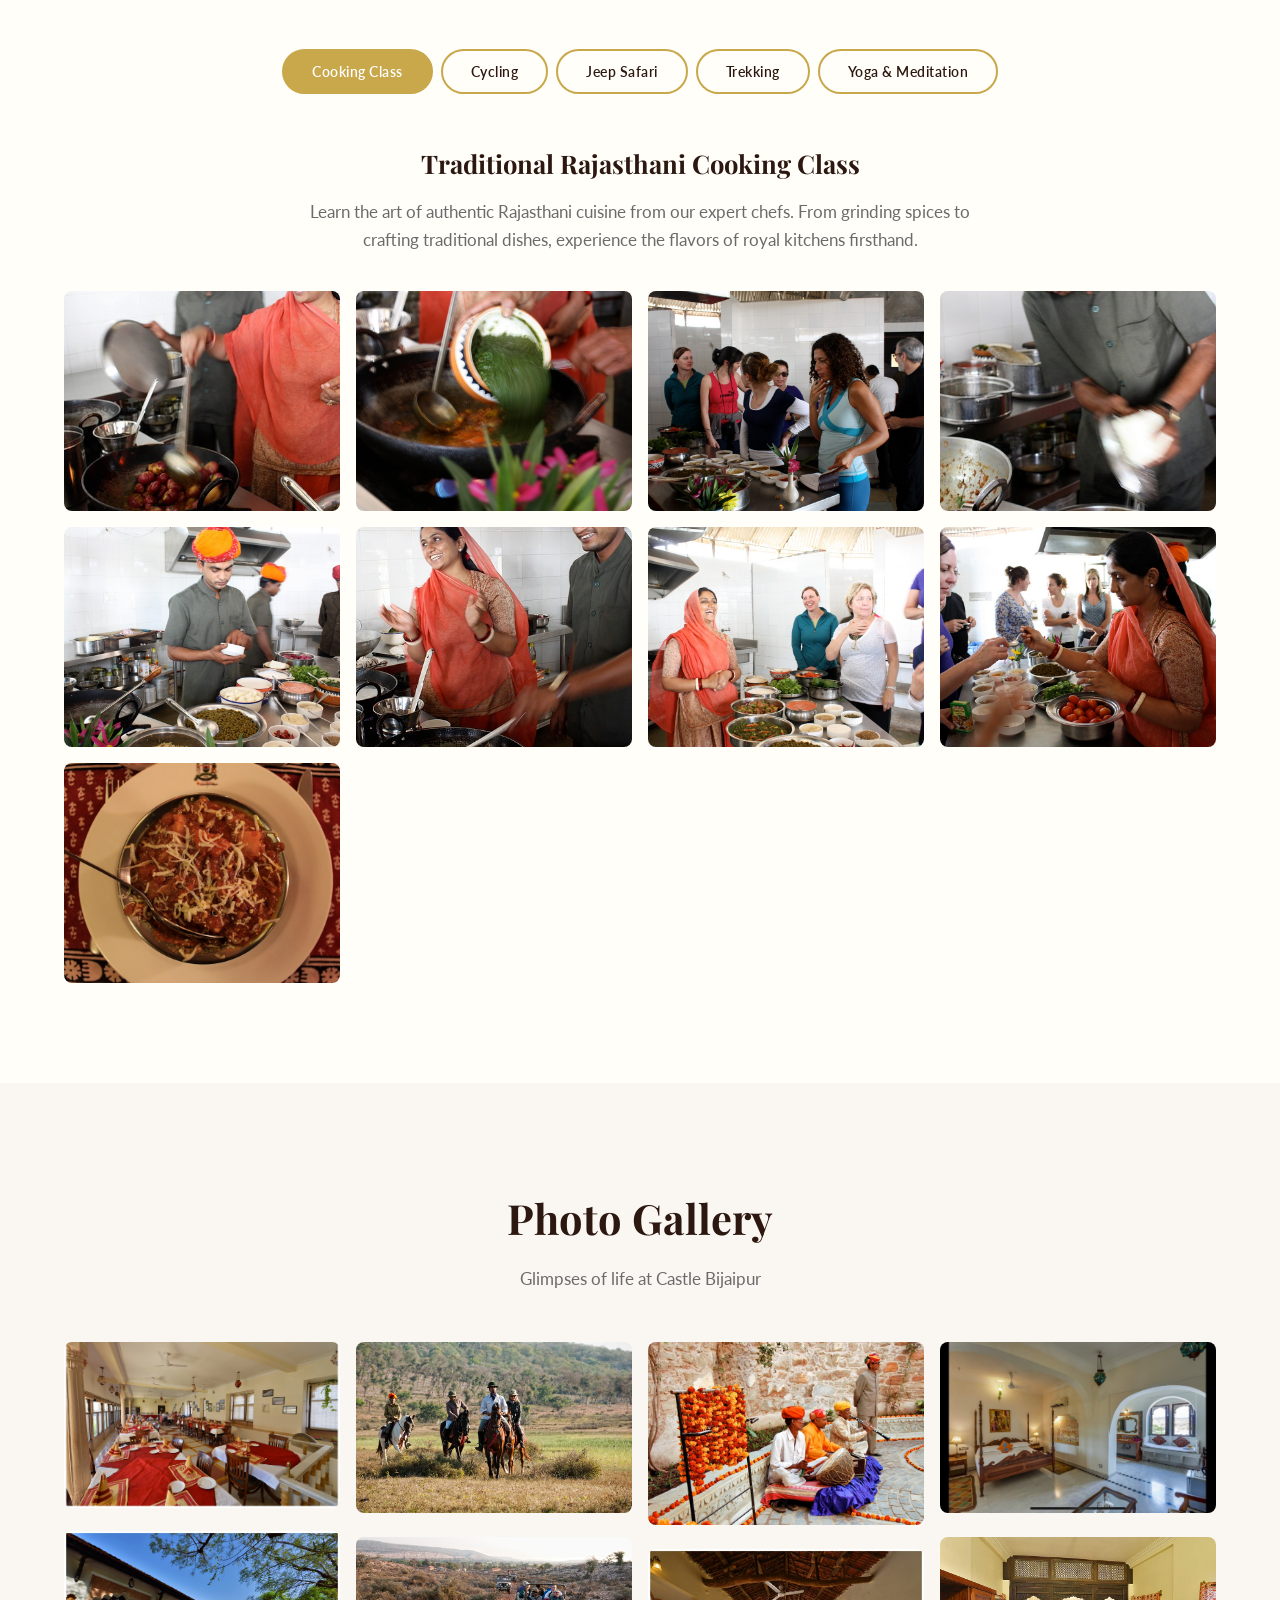
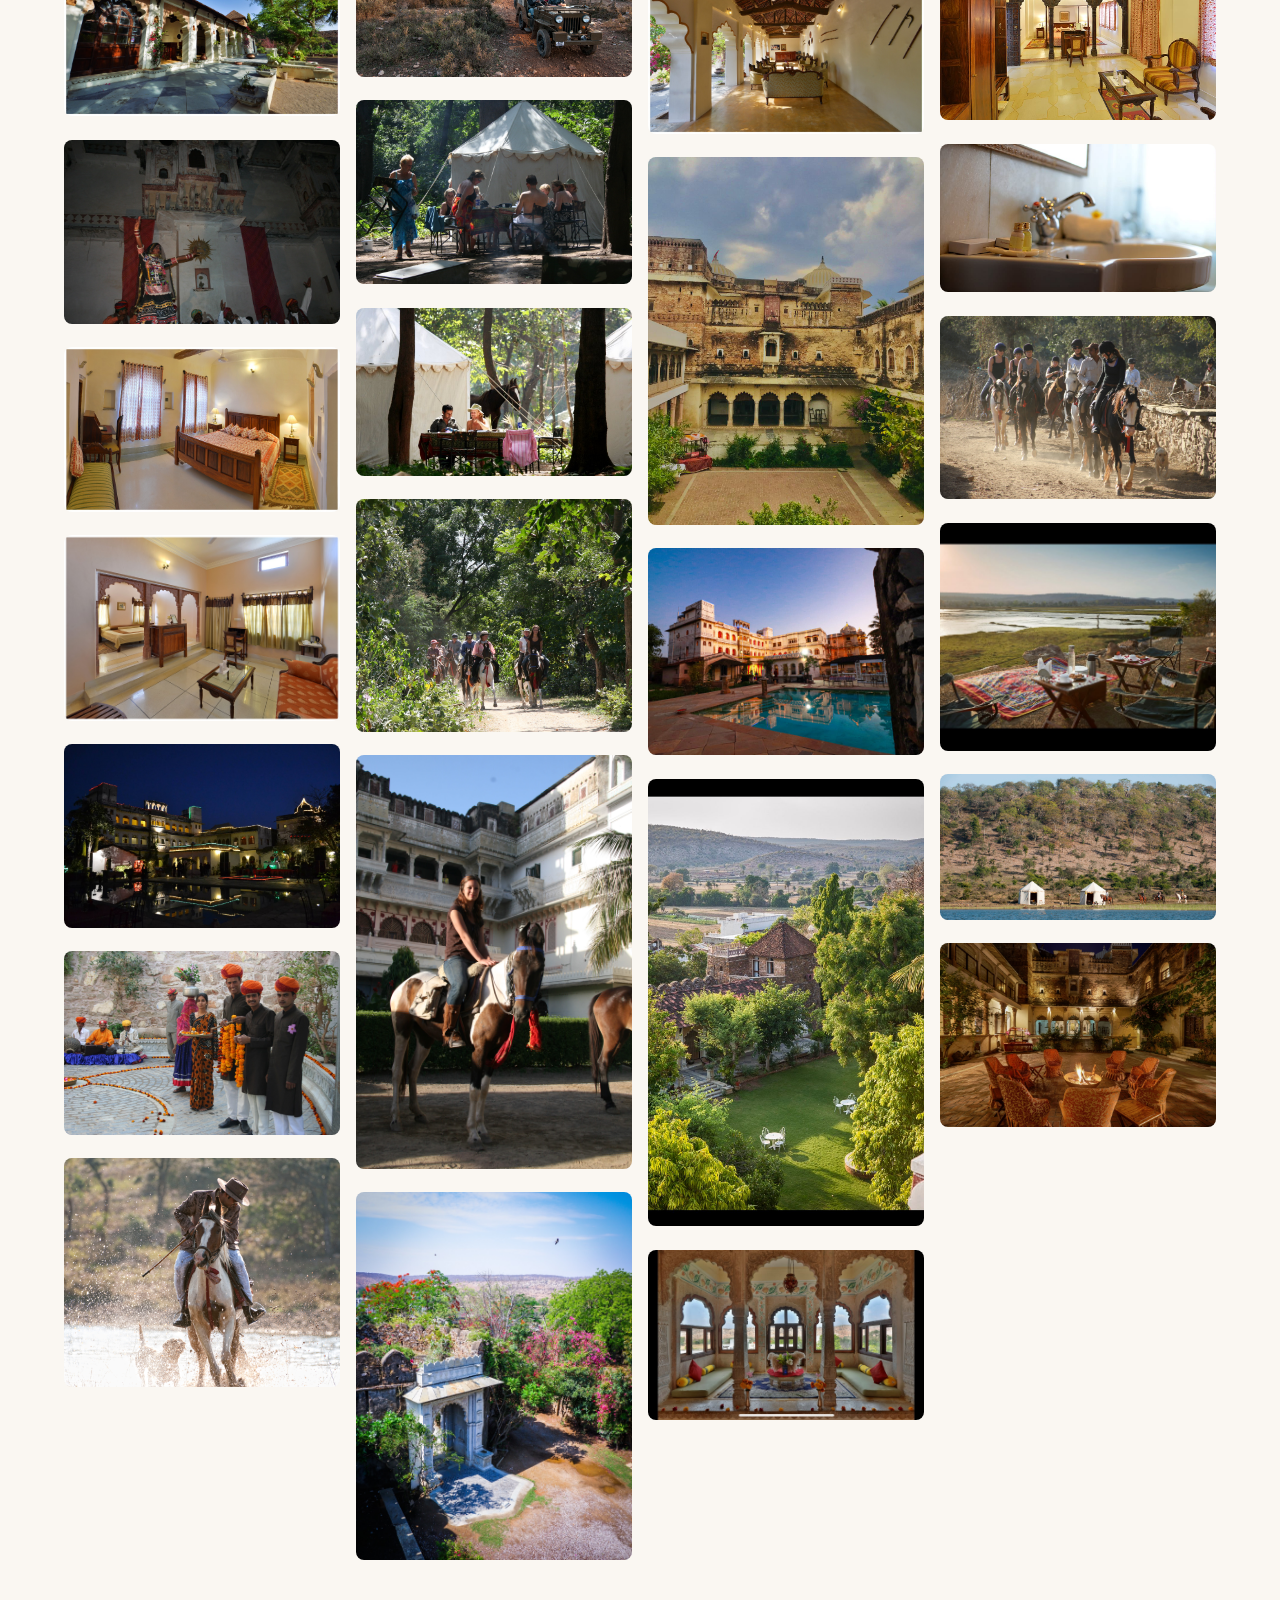
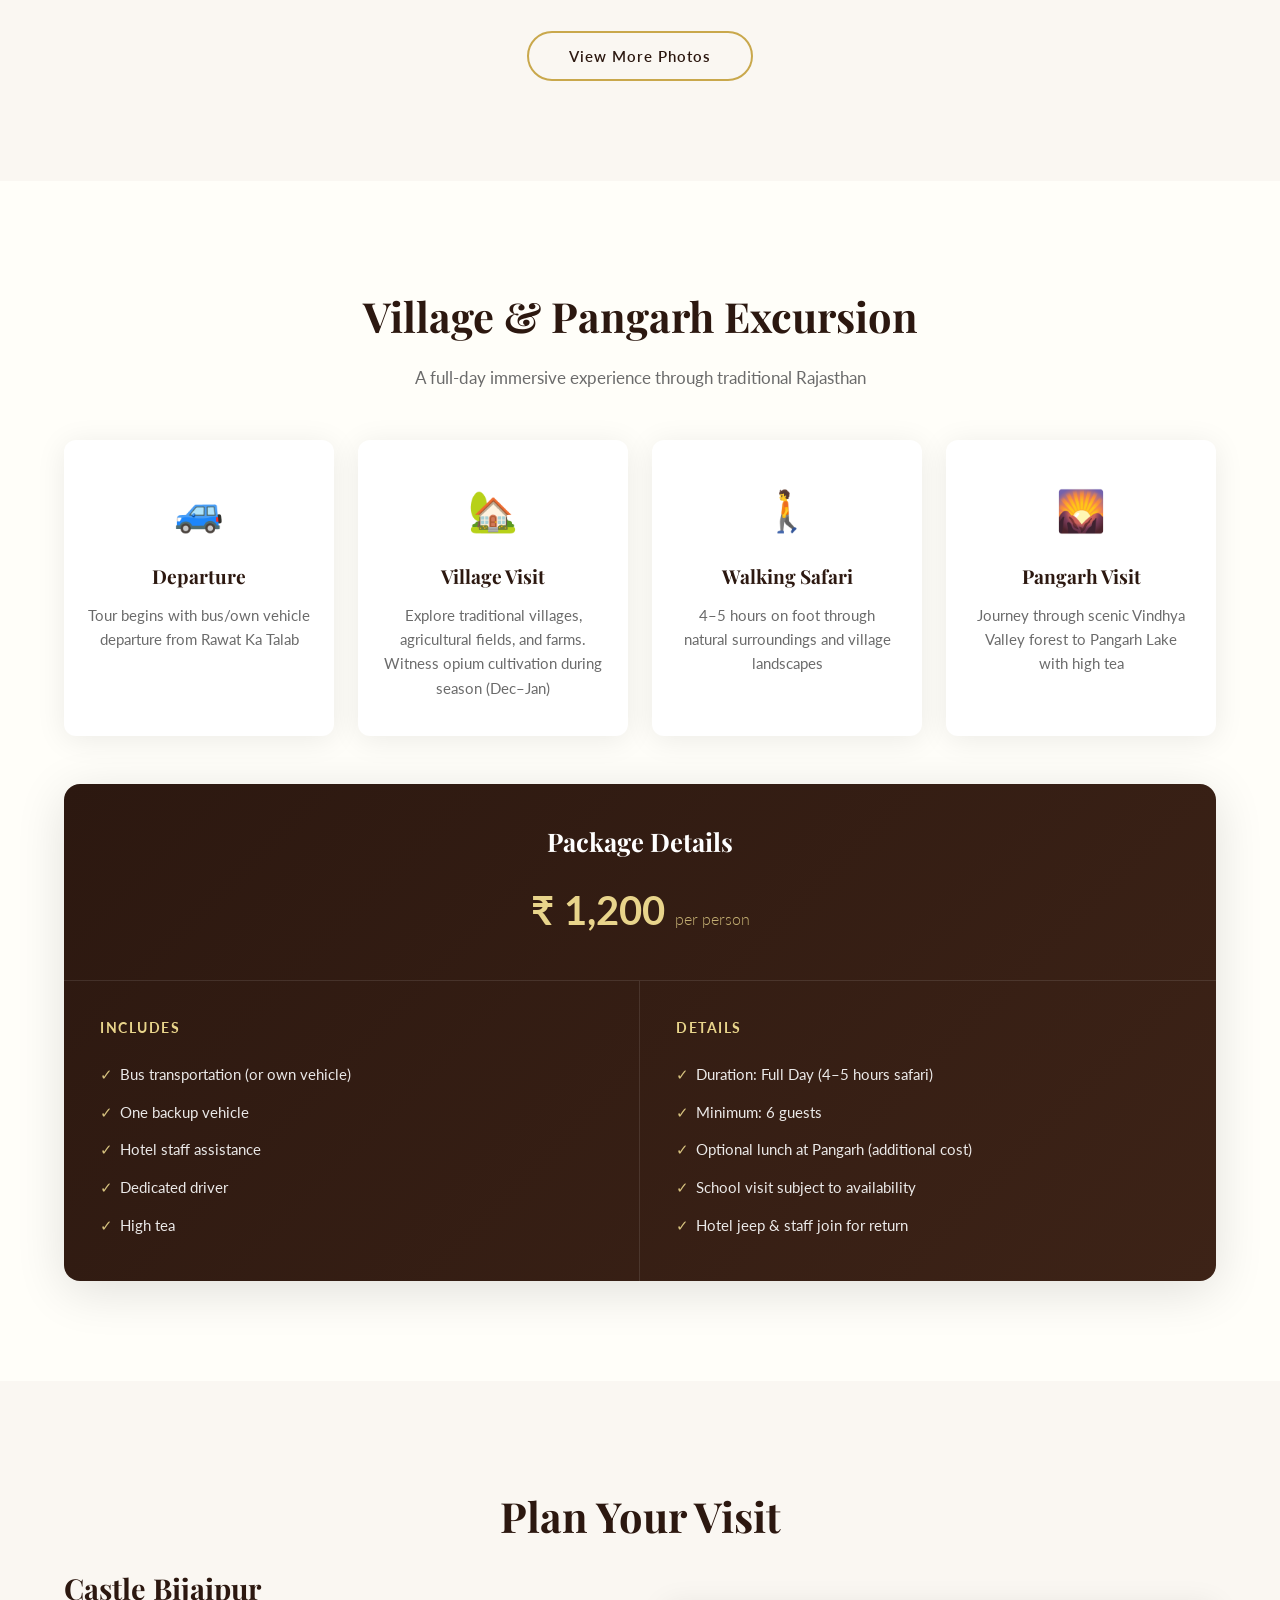
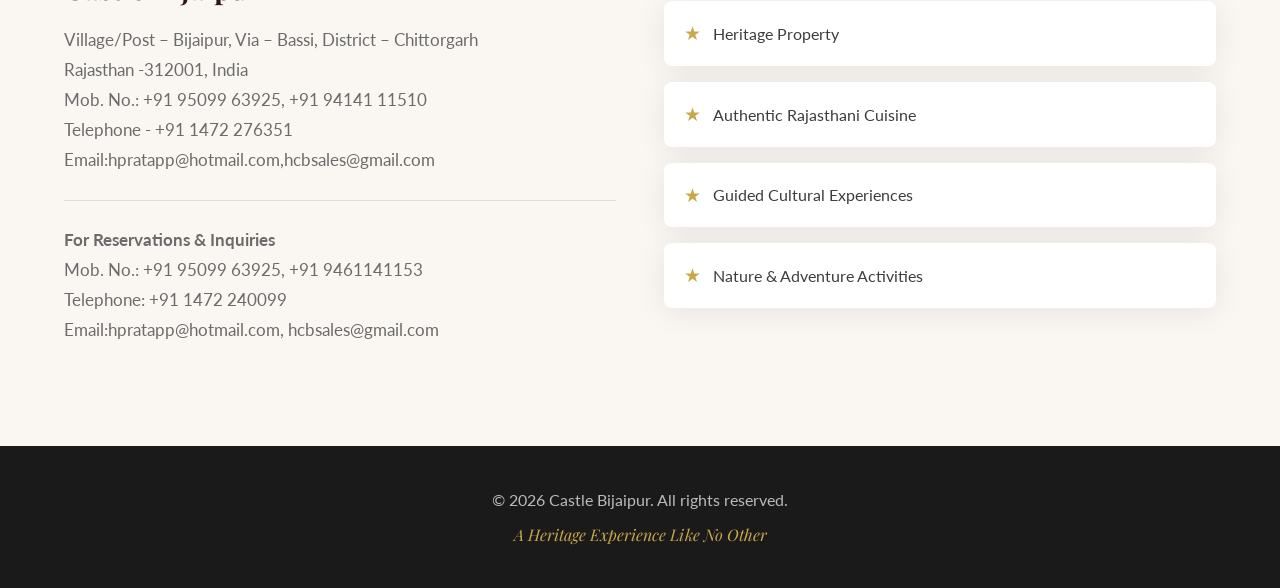
==== commit ac907c14: "Fix: rename files/folders to remove spaces for web compatibility" ====
--- a/index.html
+++ b/index.html
@@ -260,10 +260,15 @@
             <div class="contact-grid">
                 <div class="contact-info">
                     <h3>Castle Bijaipur</h3>
-                    <p>Bijaipur, Chittorgarh District<br>Rajasthan, India</p>
+                    <p>Village/Post – Bijaipur, Via – Bassi, District – Chittorgarh<br>Rajasthan -312001, India</p>
+                    <p>Mob. No.: +91 95099 63925, +91 94141 11510</p>
+                    <p>Telephone - +91 1472 276351</p>
+                    <p>Email:hpratapp@hotmail.com,hcbsales@gmail.com</p>
                     <div class="contact-details">
                         <p><strong>For Reservations &amp; Inquiries</strong></p>
-                        <p>Reach out to us to plan your heritage getaway</p>
+                        <p>Mob. No.: +91 95099 63925, +91 9461141153</p>
+                        <p>Telephone: +91 1472 240099</p>
+                        <p>Email:hpratapp@hotmail.com, hcbsales@gmail.com</p>
                     </div>
                 </div>
                 <div class="contact-features">
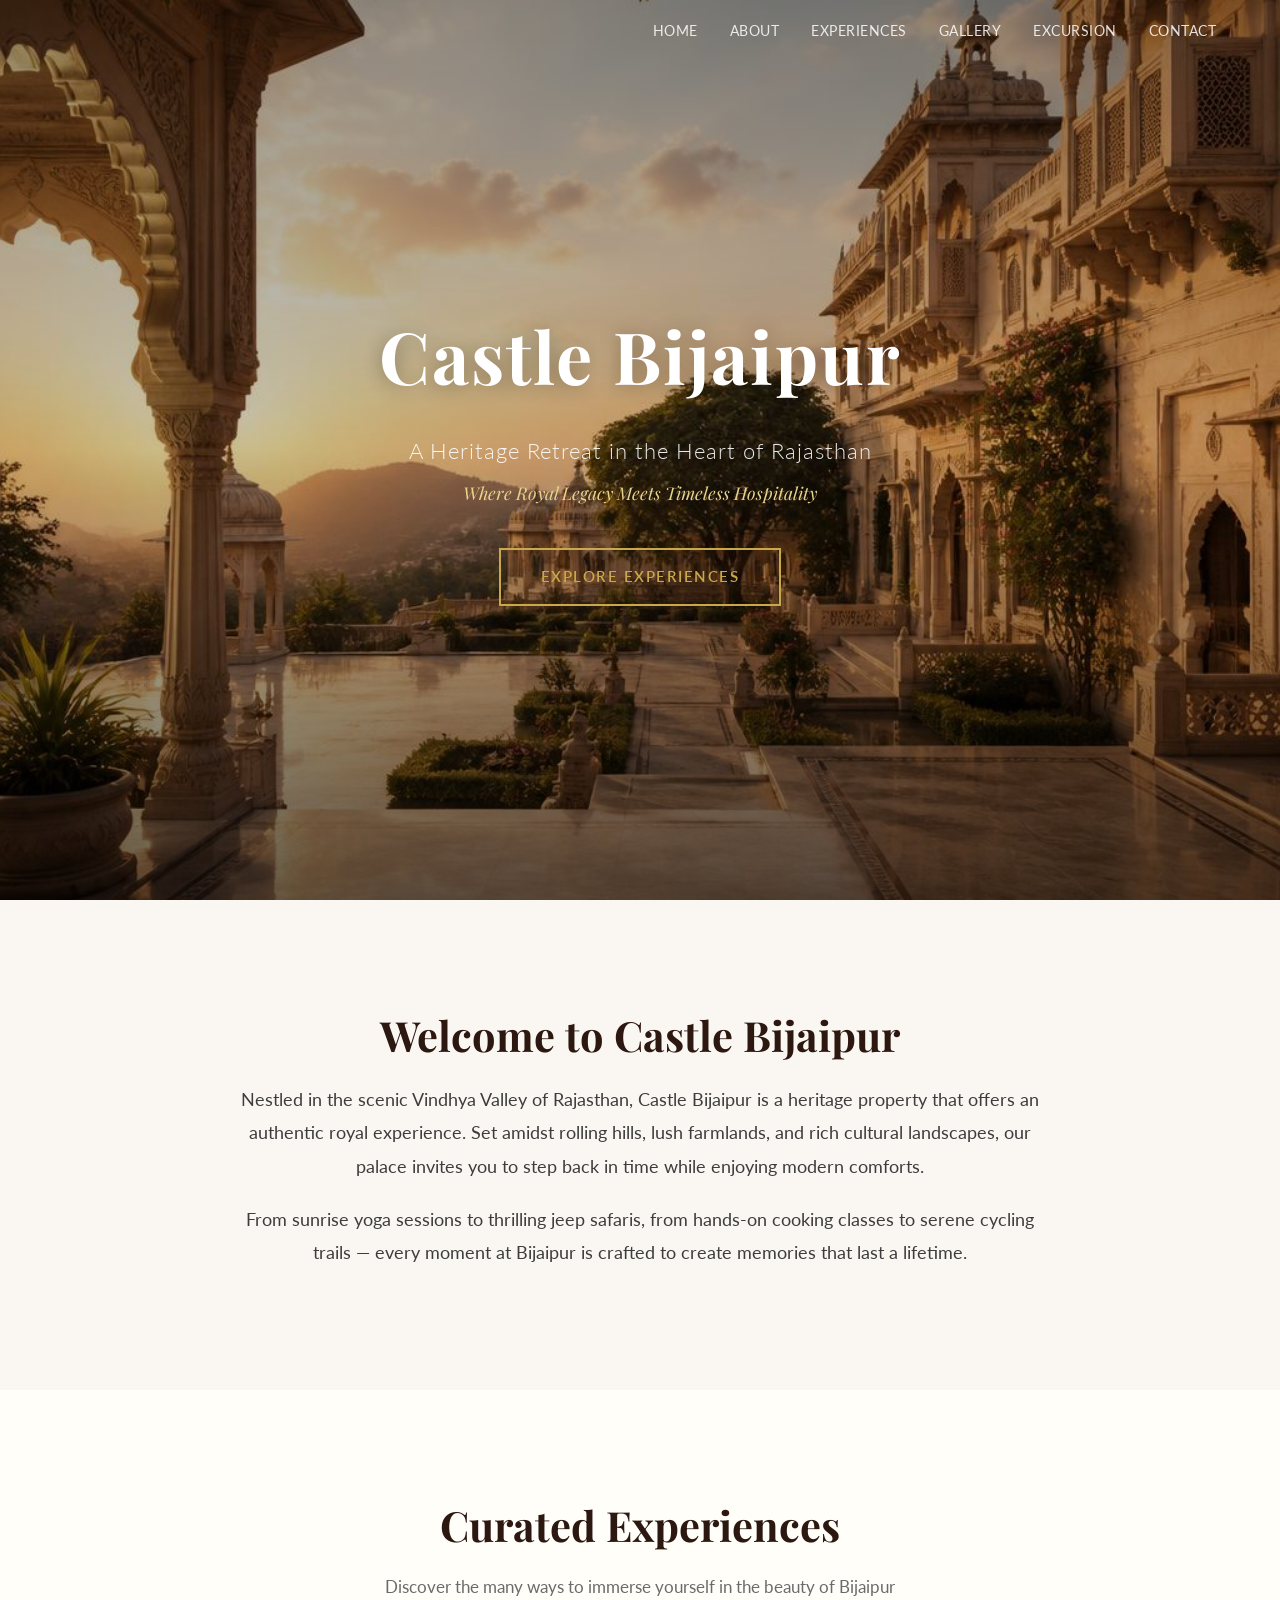
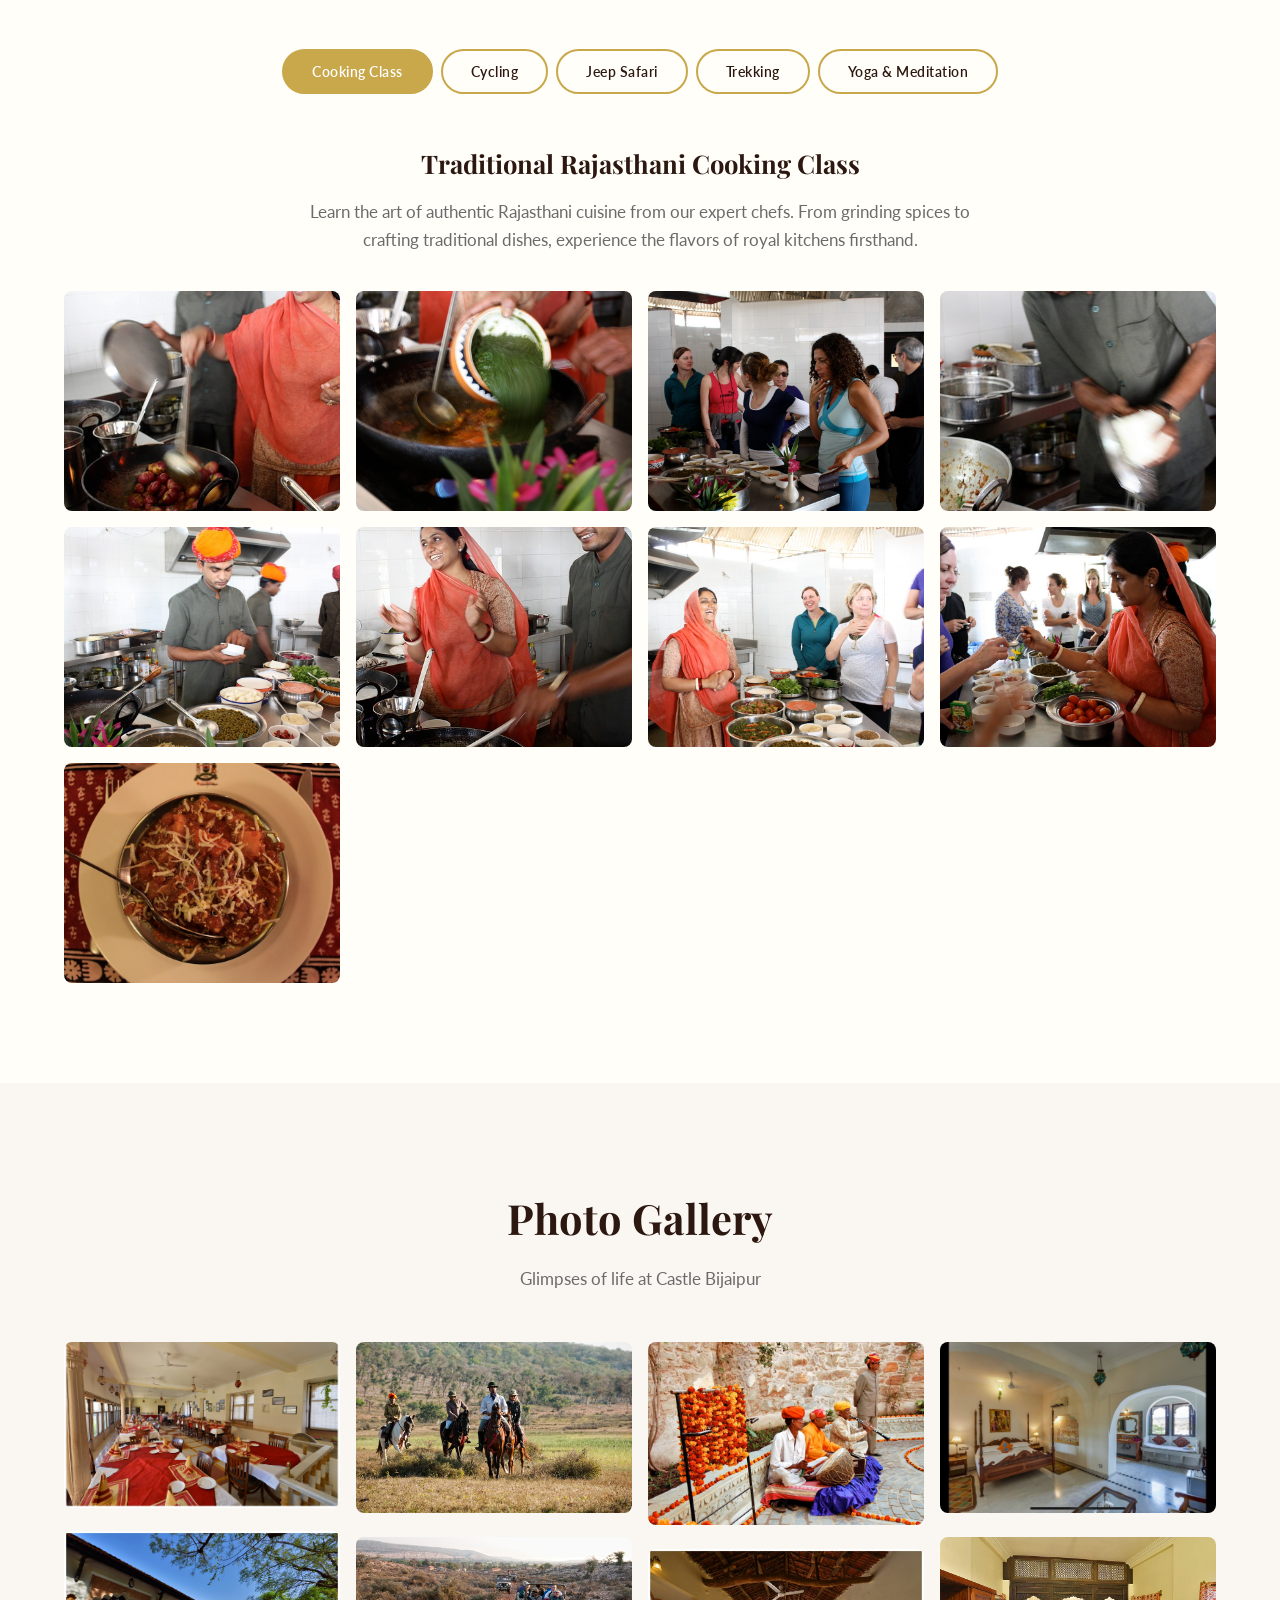
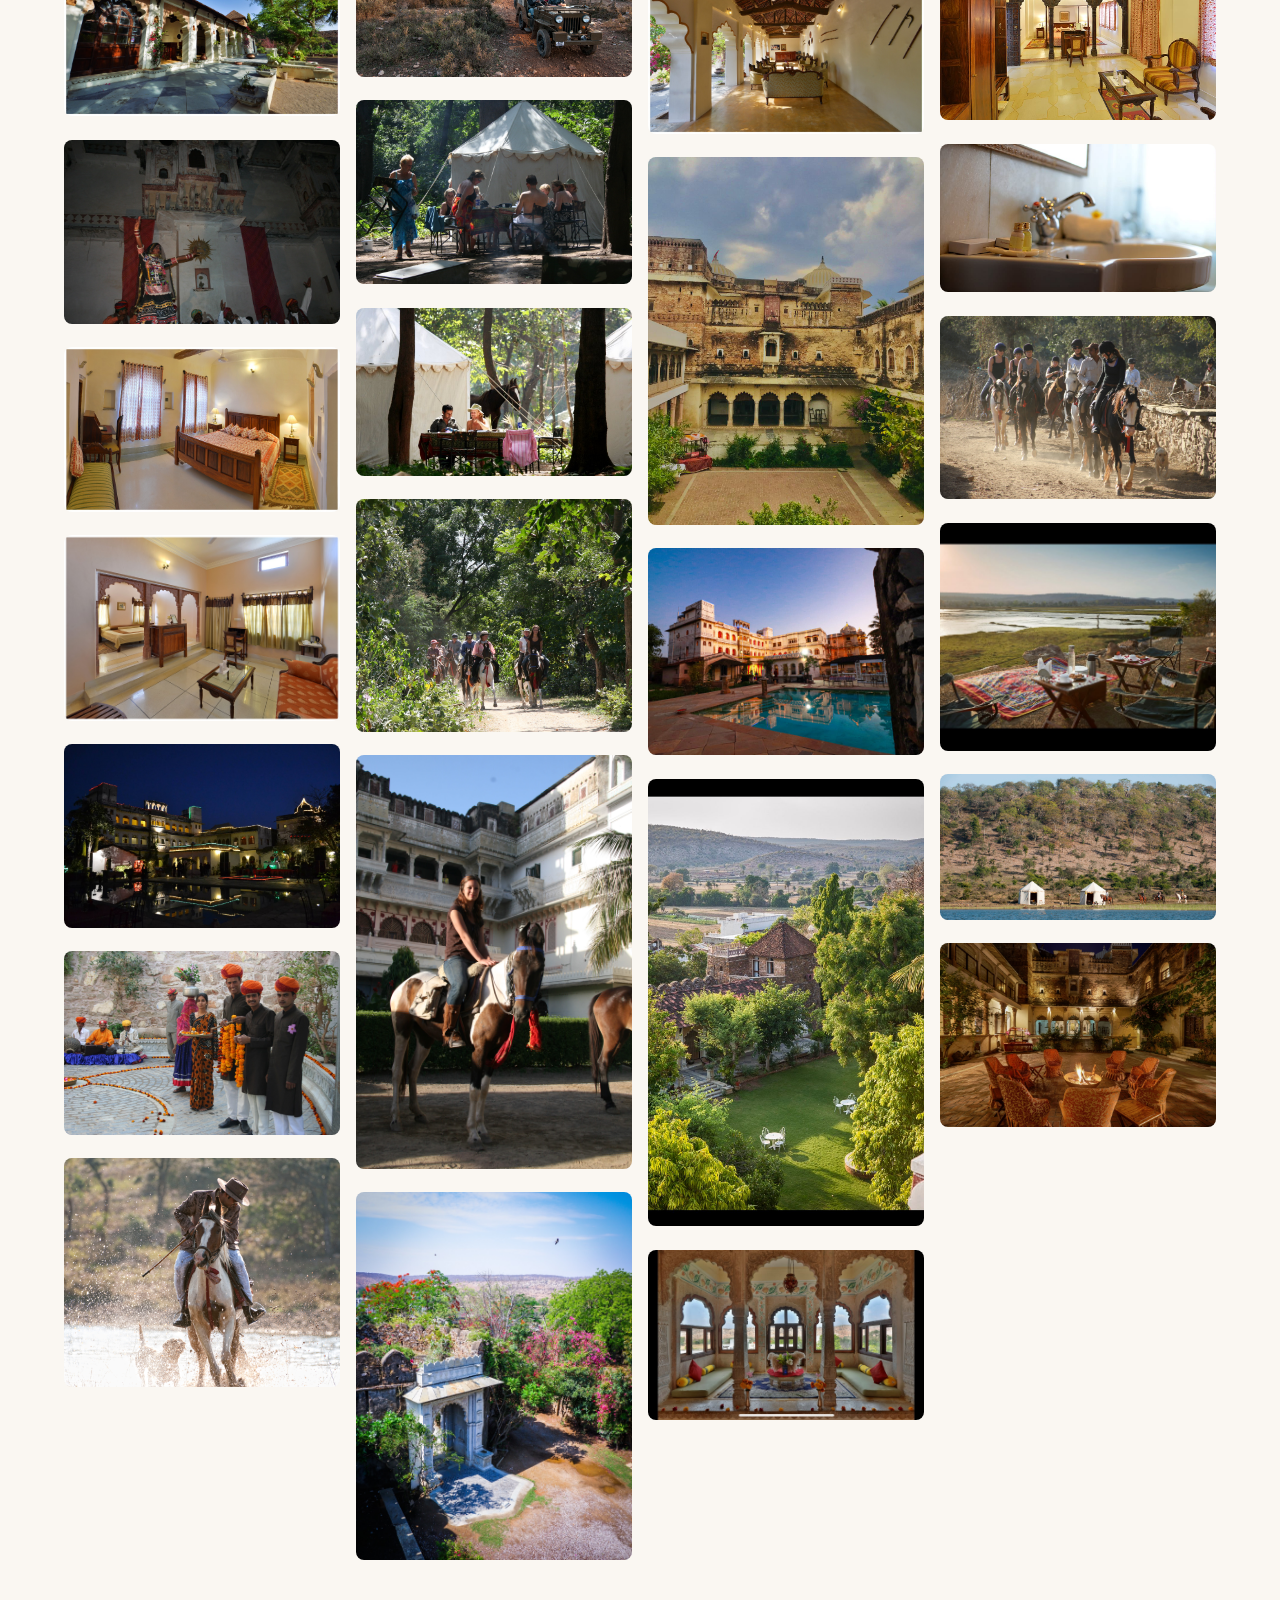
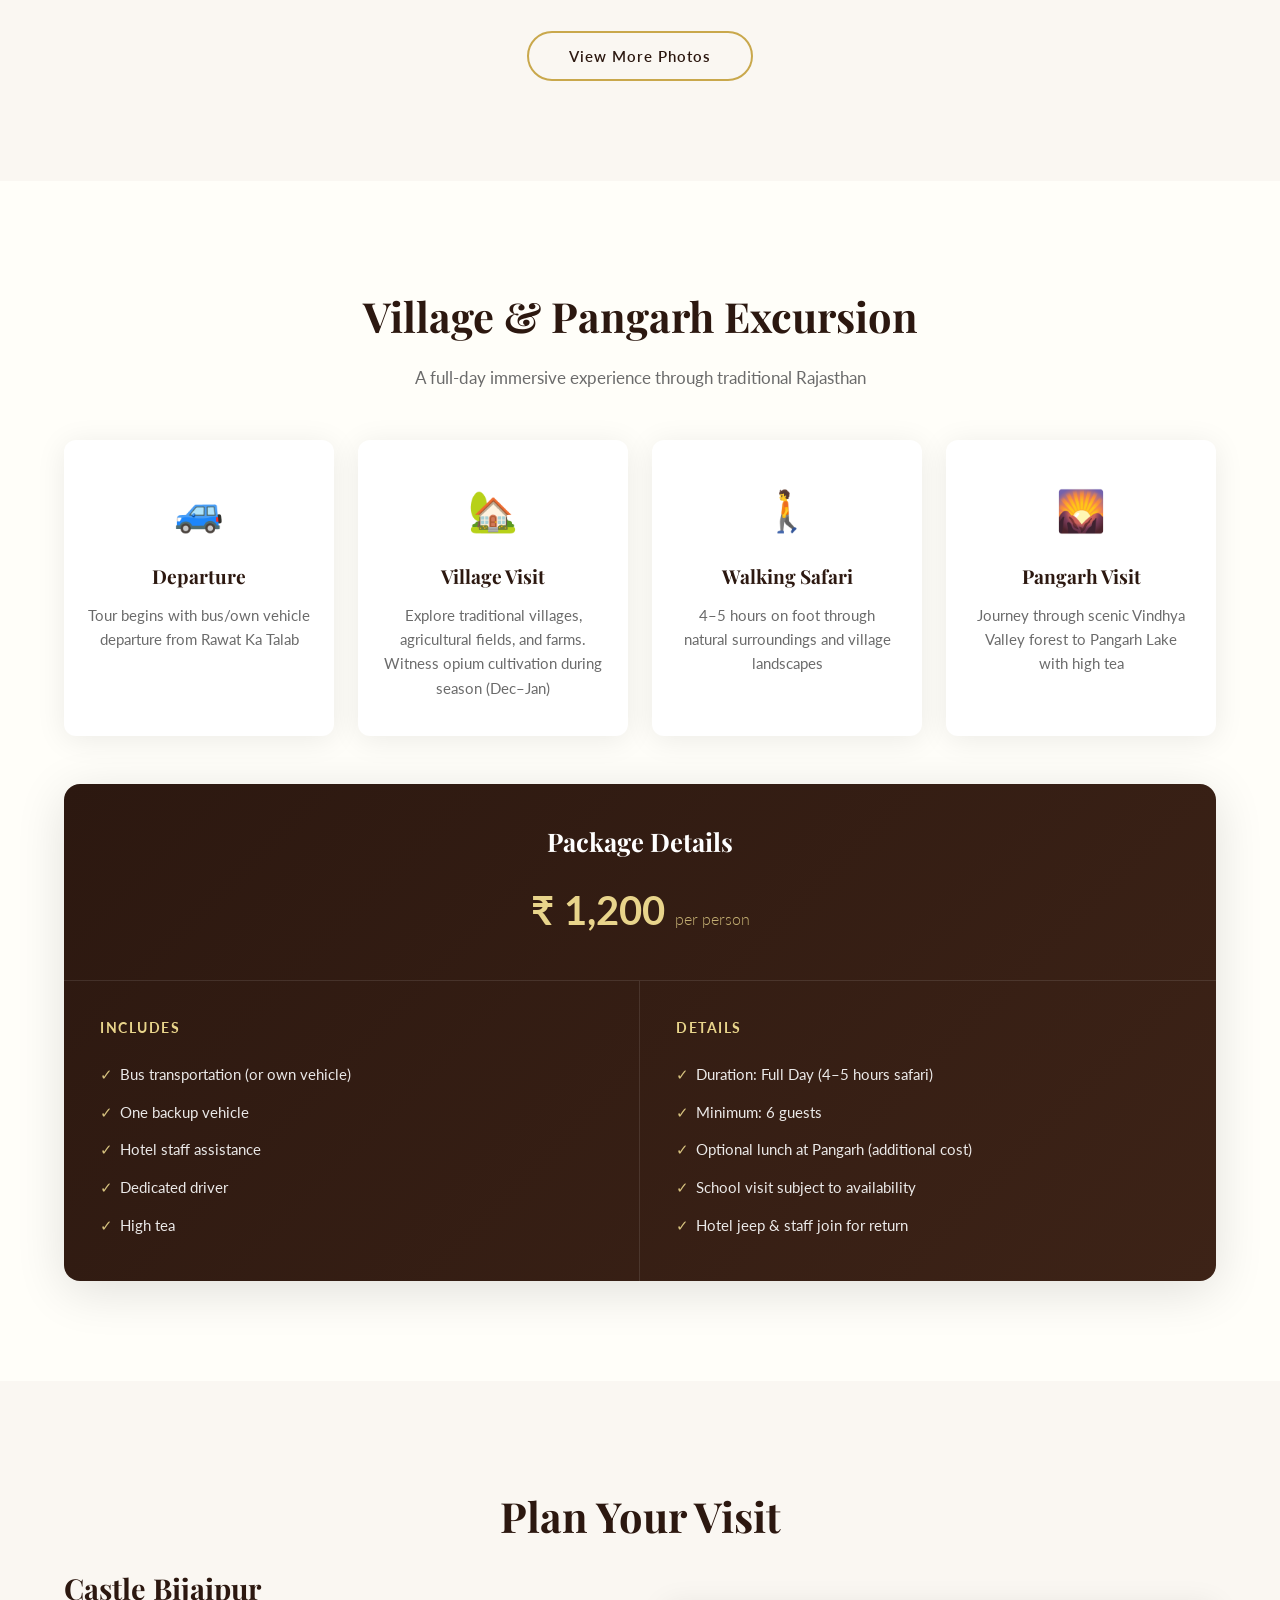
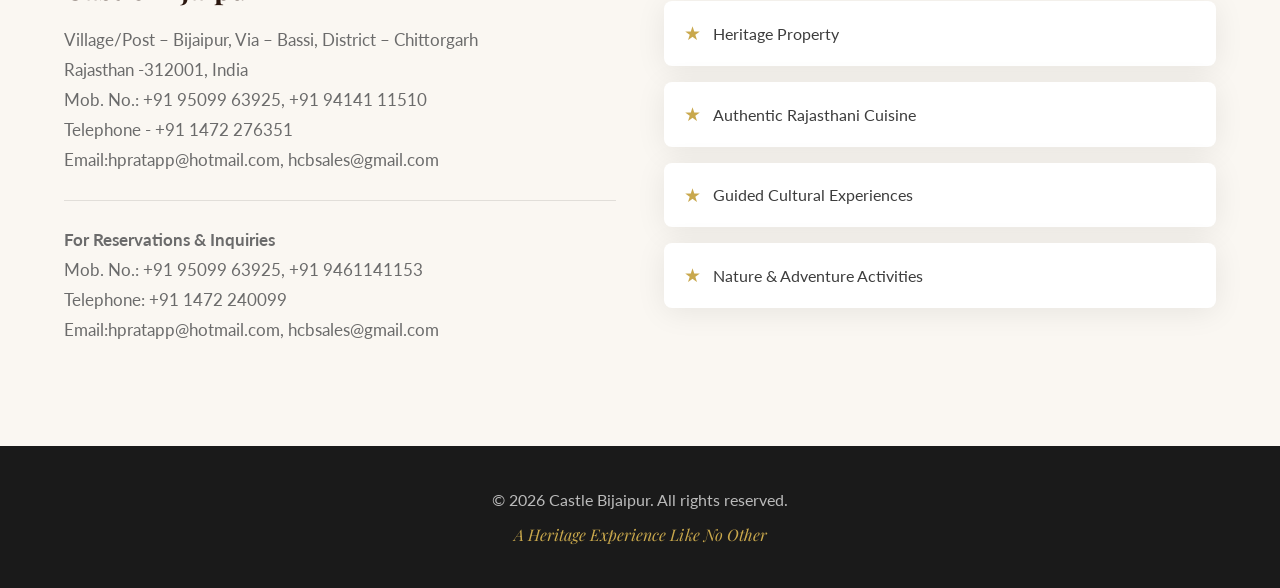
==== commit 87ea78f9: "Fix: rename files/folders to remove spaces for web compatibility" ====
--- a/index.html
+++ b/index.html
@@ -263,7 +263,7 @@
                     <p>Village/Post – Bijaipur, Via – Bassi, District – Chittorgarh<br>Rajasthan -312001, India</p>
                     <p>Mob. No.: +91 95099 63925, +91 94141 11510</p>
                     <p>Telephone - +91 1472 276351</p>
-                    <p>Email:hpratapp@hotmail.com,hcbsales@gmail.com</p>
+                    <p>Email:hpratapp@hotmail.com, hcbsales@gmail.com</p>
                     <div class="contact-details">
                         <p><strong>For Reservations &amp; Inquiries</strong></p>
                         <p>Mob. No.: +91 95099 63925, +91 9461141153</p>
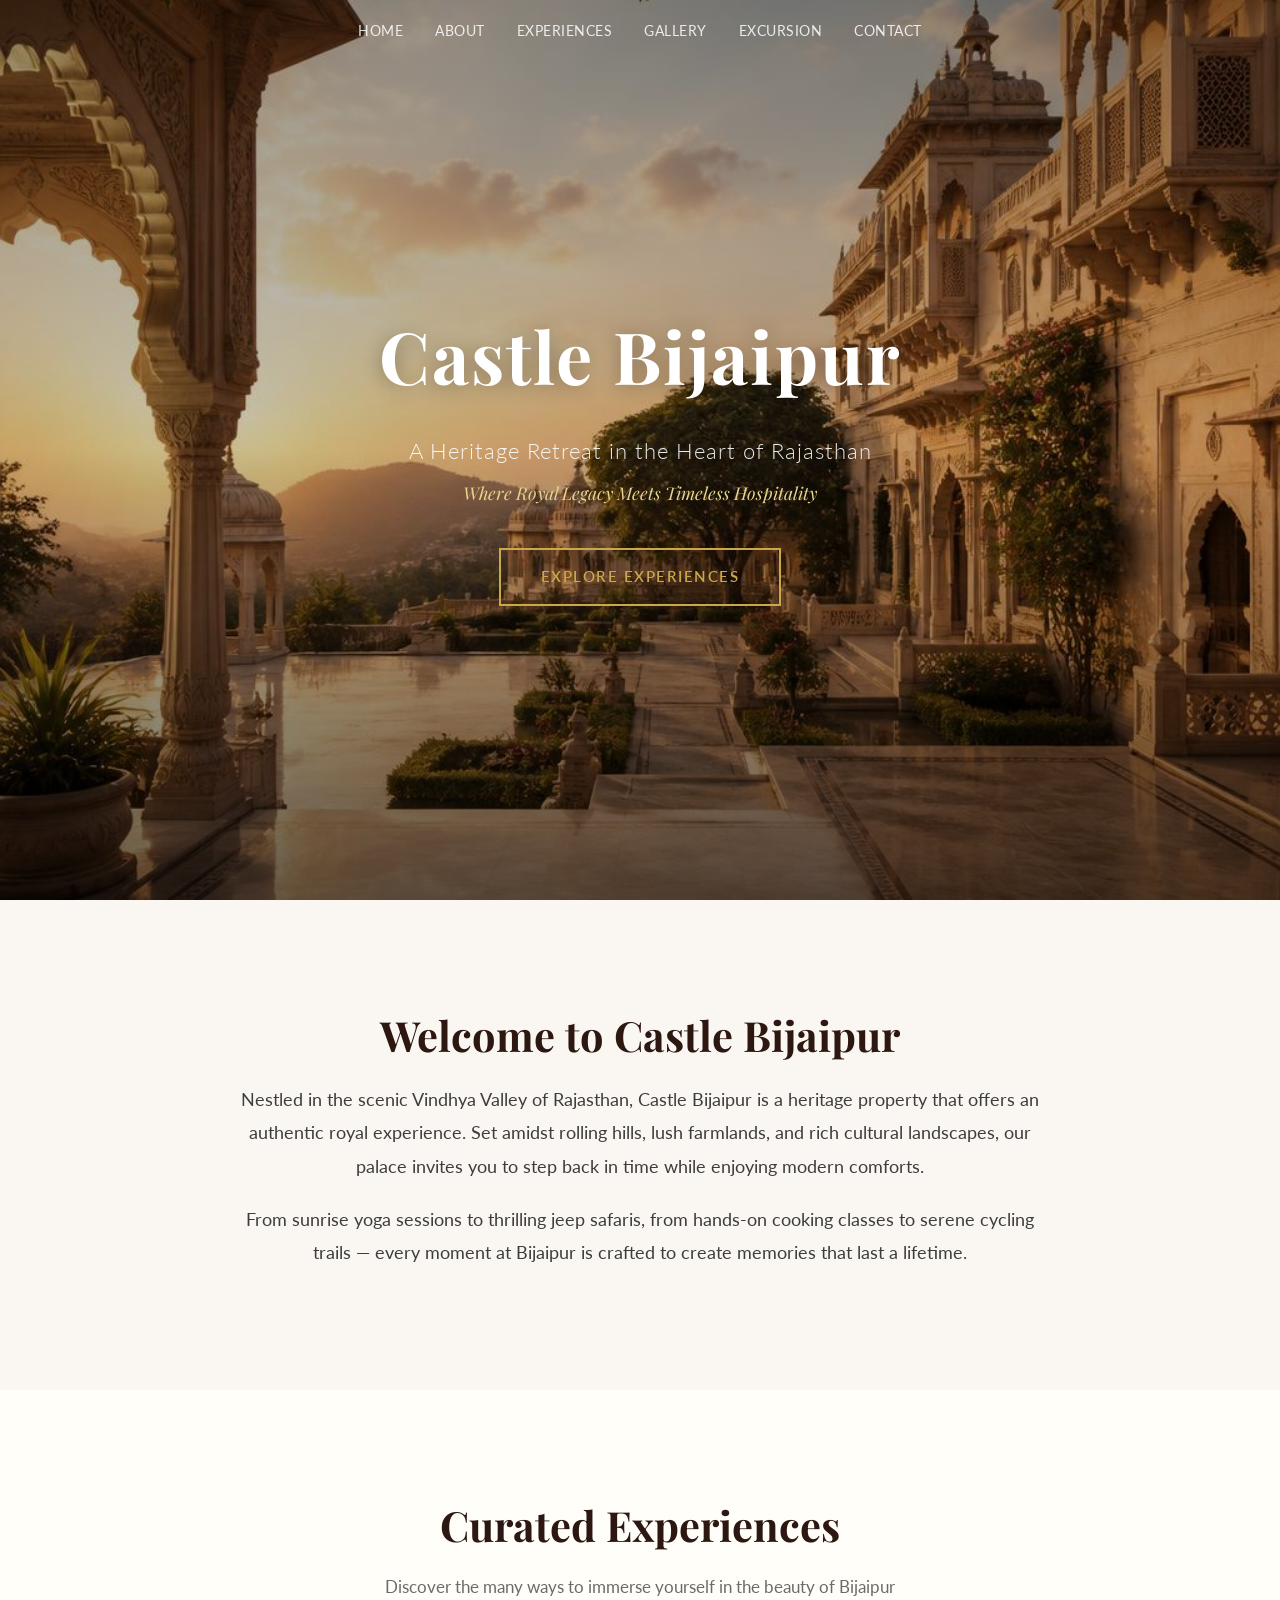
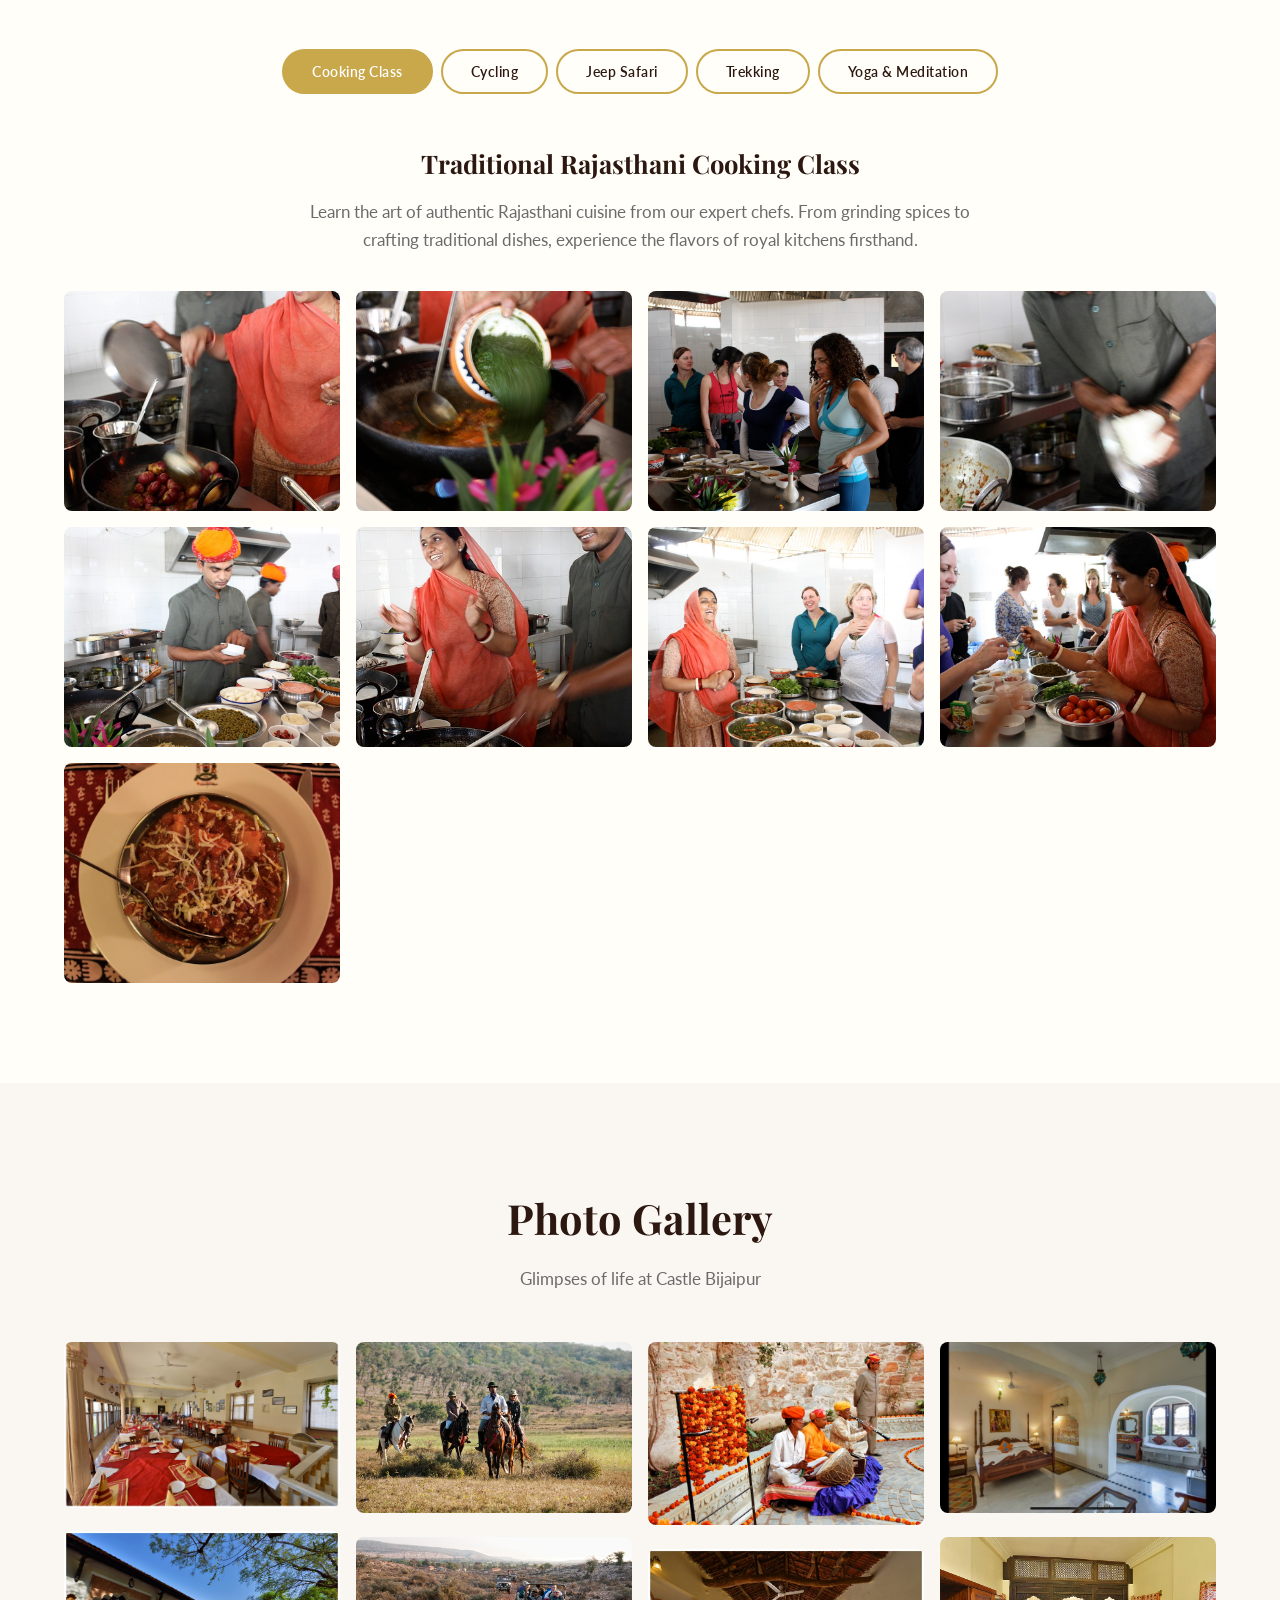
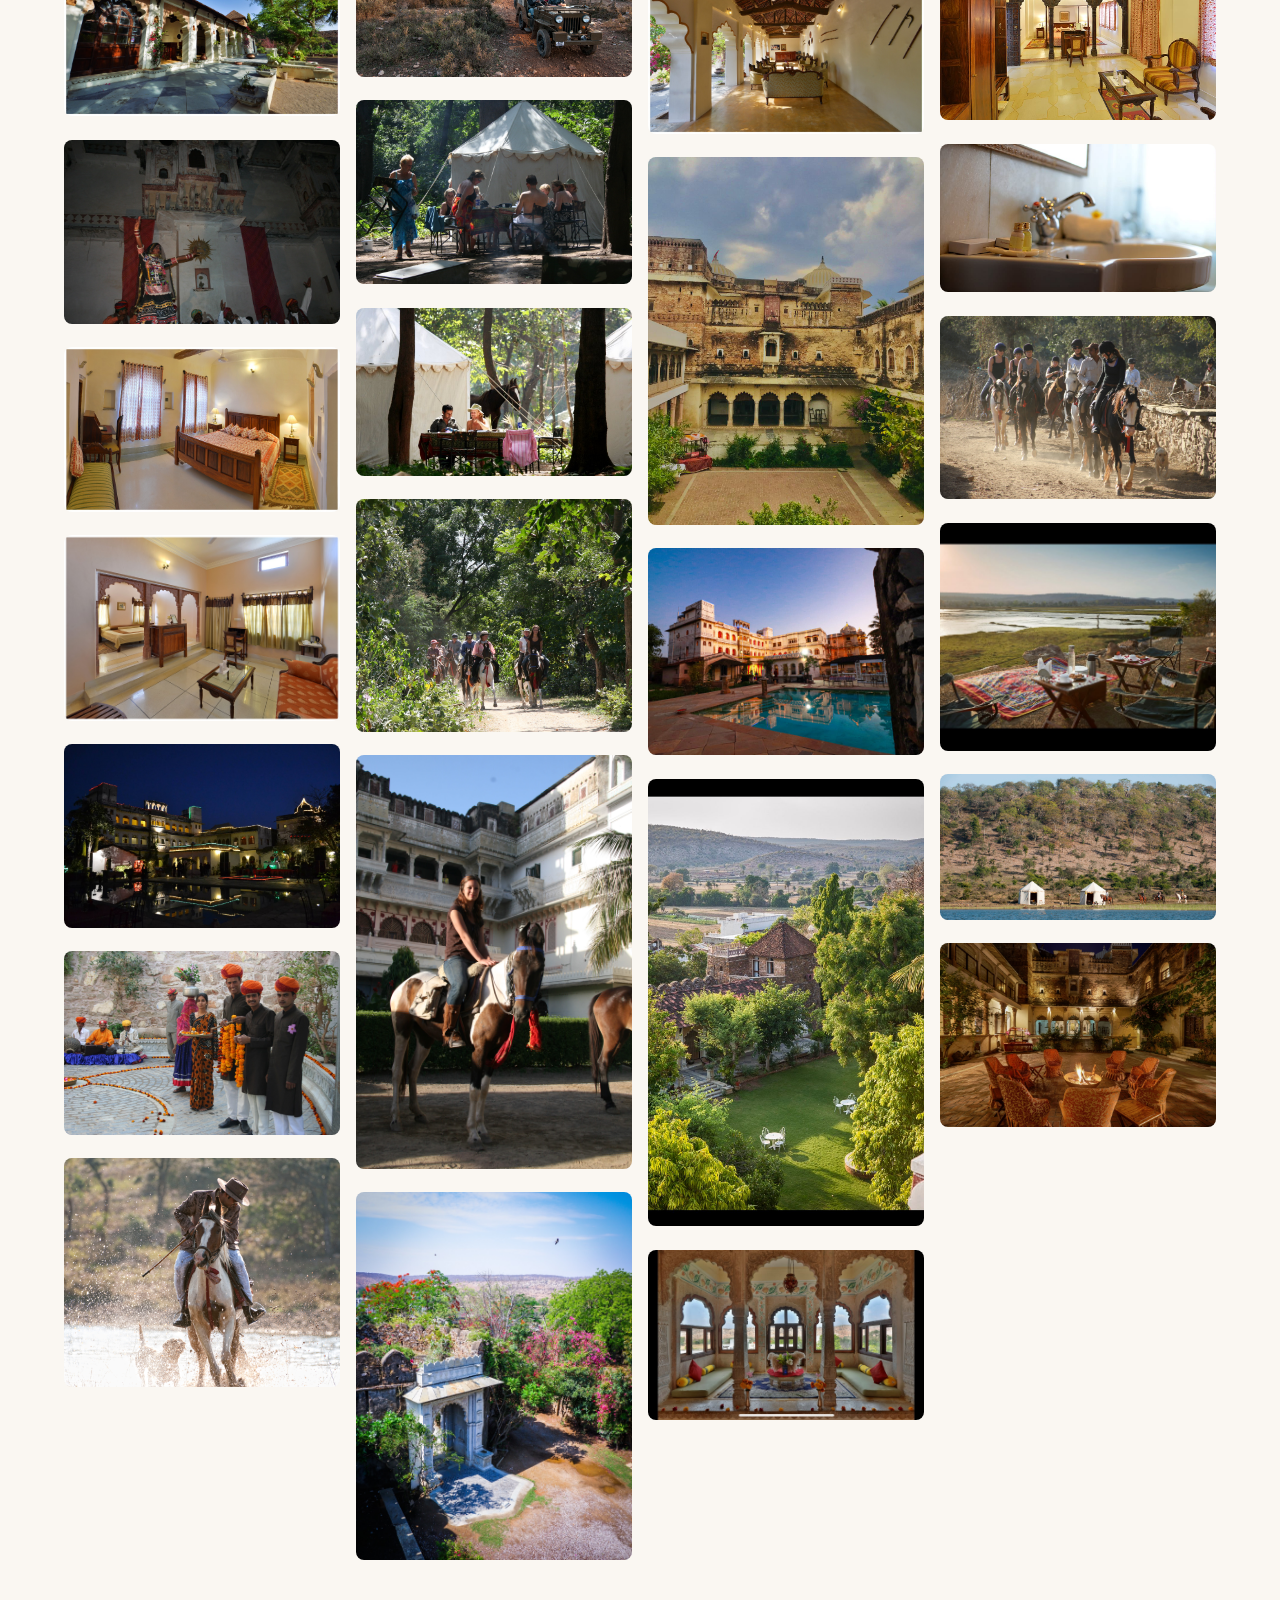
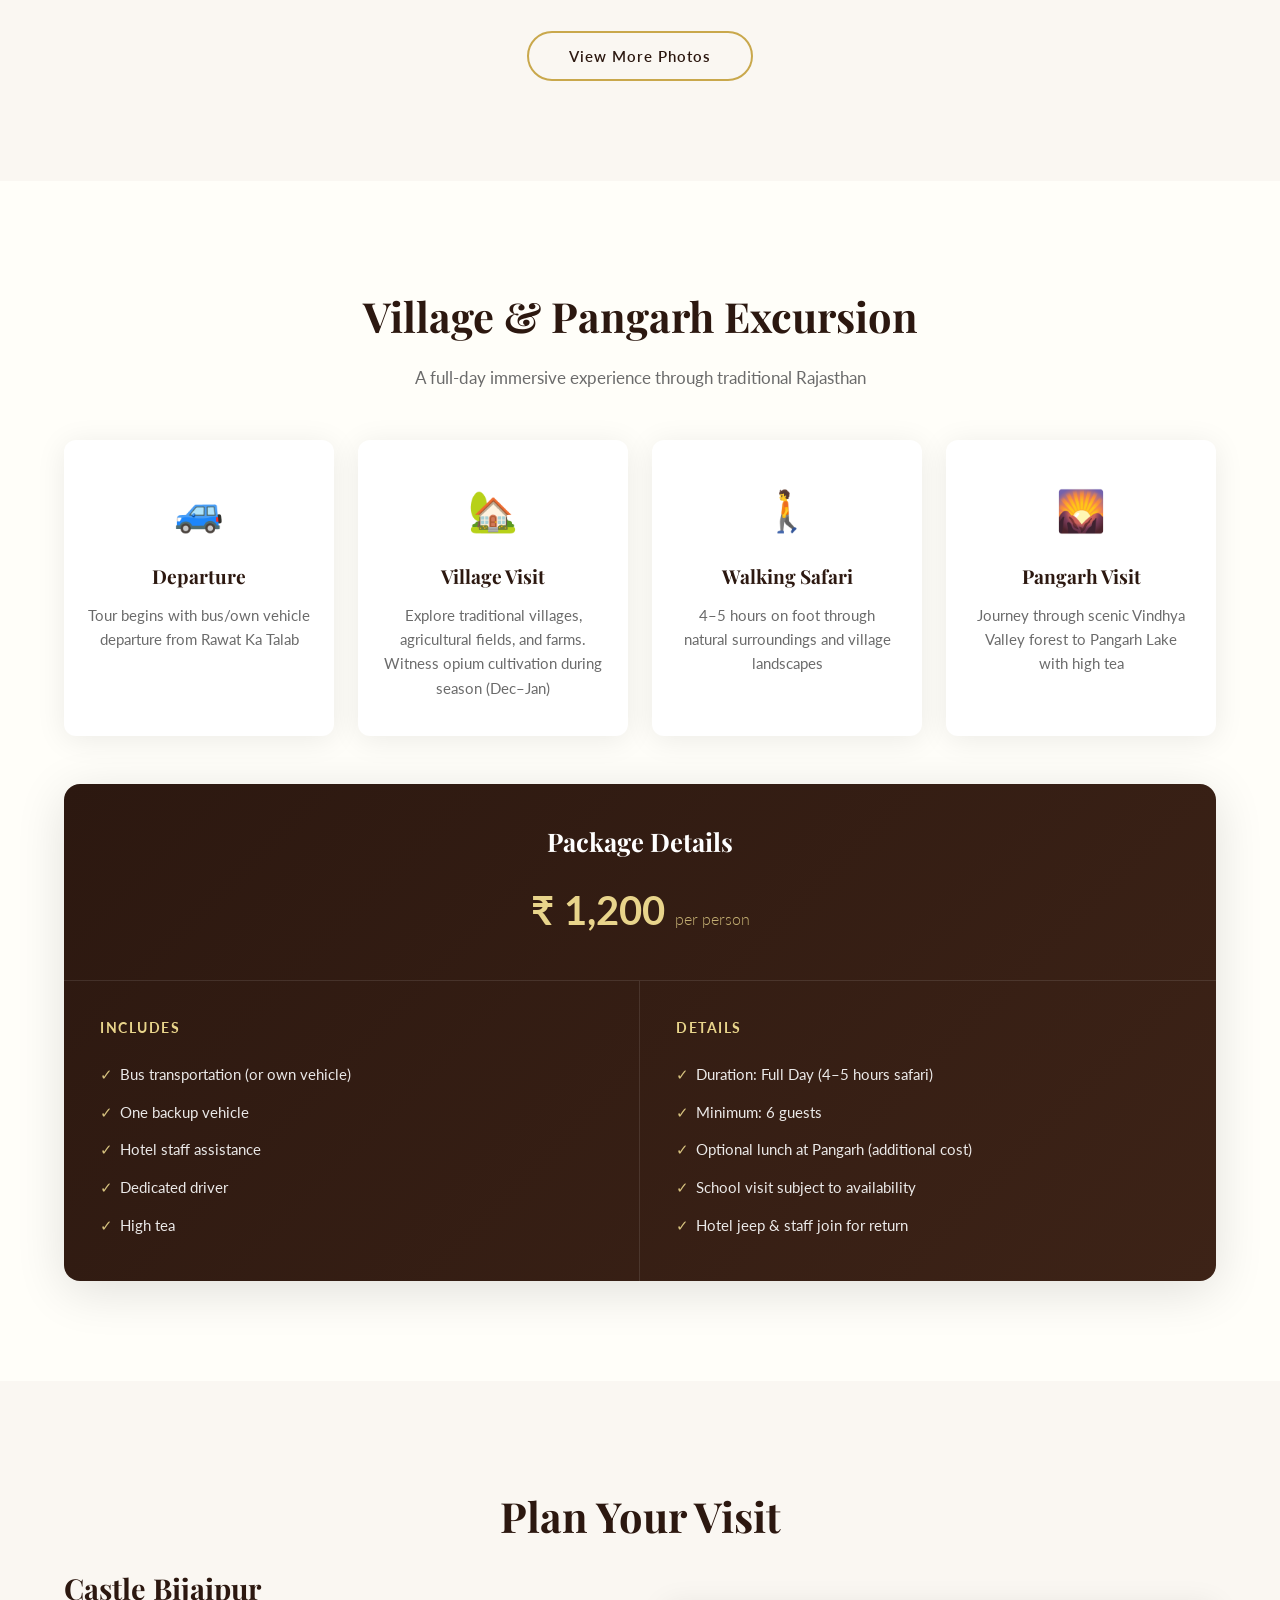
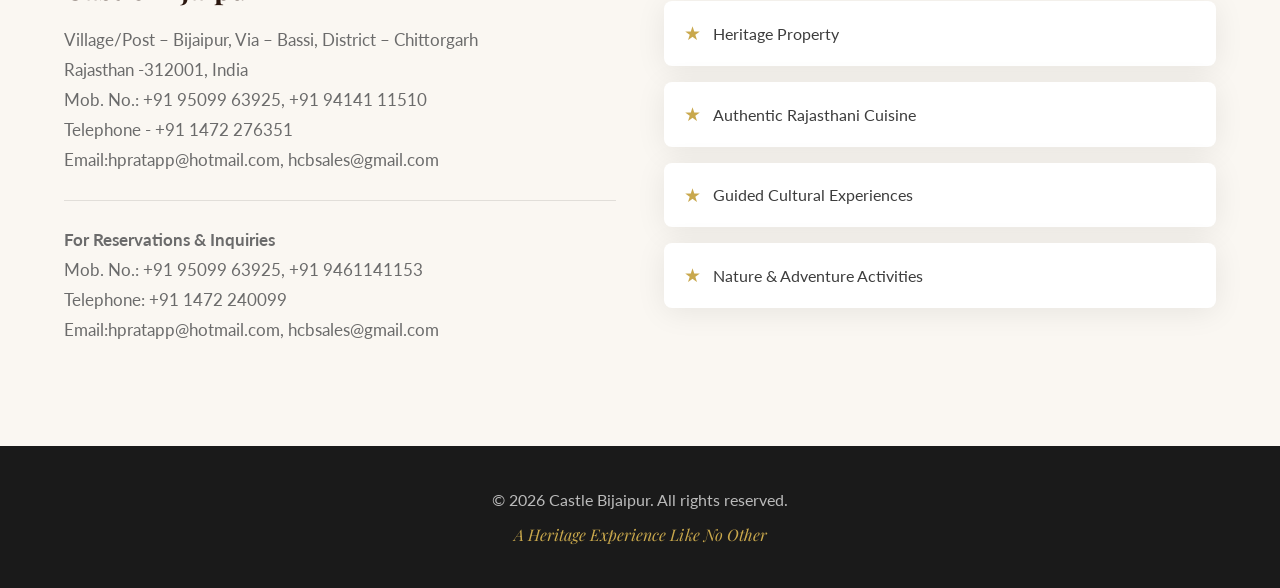
==== commit e4178e36: "Fix: rename files/folders to remove spaces for web compatibility" ====
--- a/index.html
+++ b/index.html
@@ -11,7 +11,7 @@
     <!-- Navigation -->
     <nav class="main-nav" id="mainNav">
         <div class="nav-container">
-            <a href="#home" class="nav-logo"></a>
+            
             <button class="nav-toggle" aria-label="Toggle navigation" onclick="toggleMobileMenu()">
                 <span></span><span></span><span></span>
             </button>
--- a/styles.css
+++ b/styles.css
@@ -59,7 +59,7 @@
     padding: 16px 24px;
     display: flex;
     align-items: center;
-    justify-content: space-between;
+    justify-content: center;
 }
 
 .nav-logo {
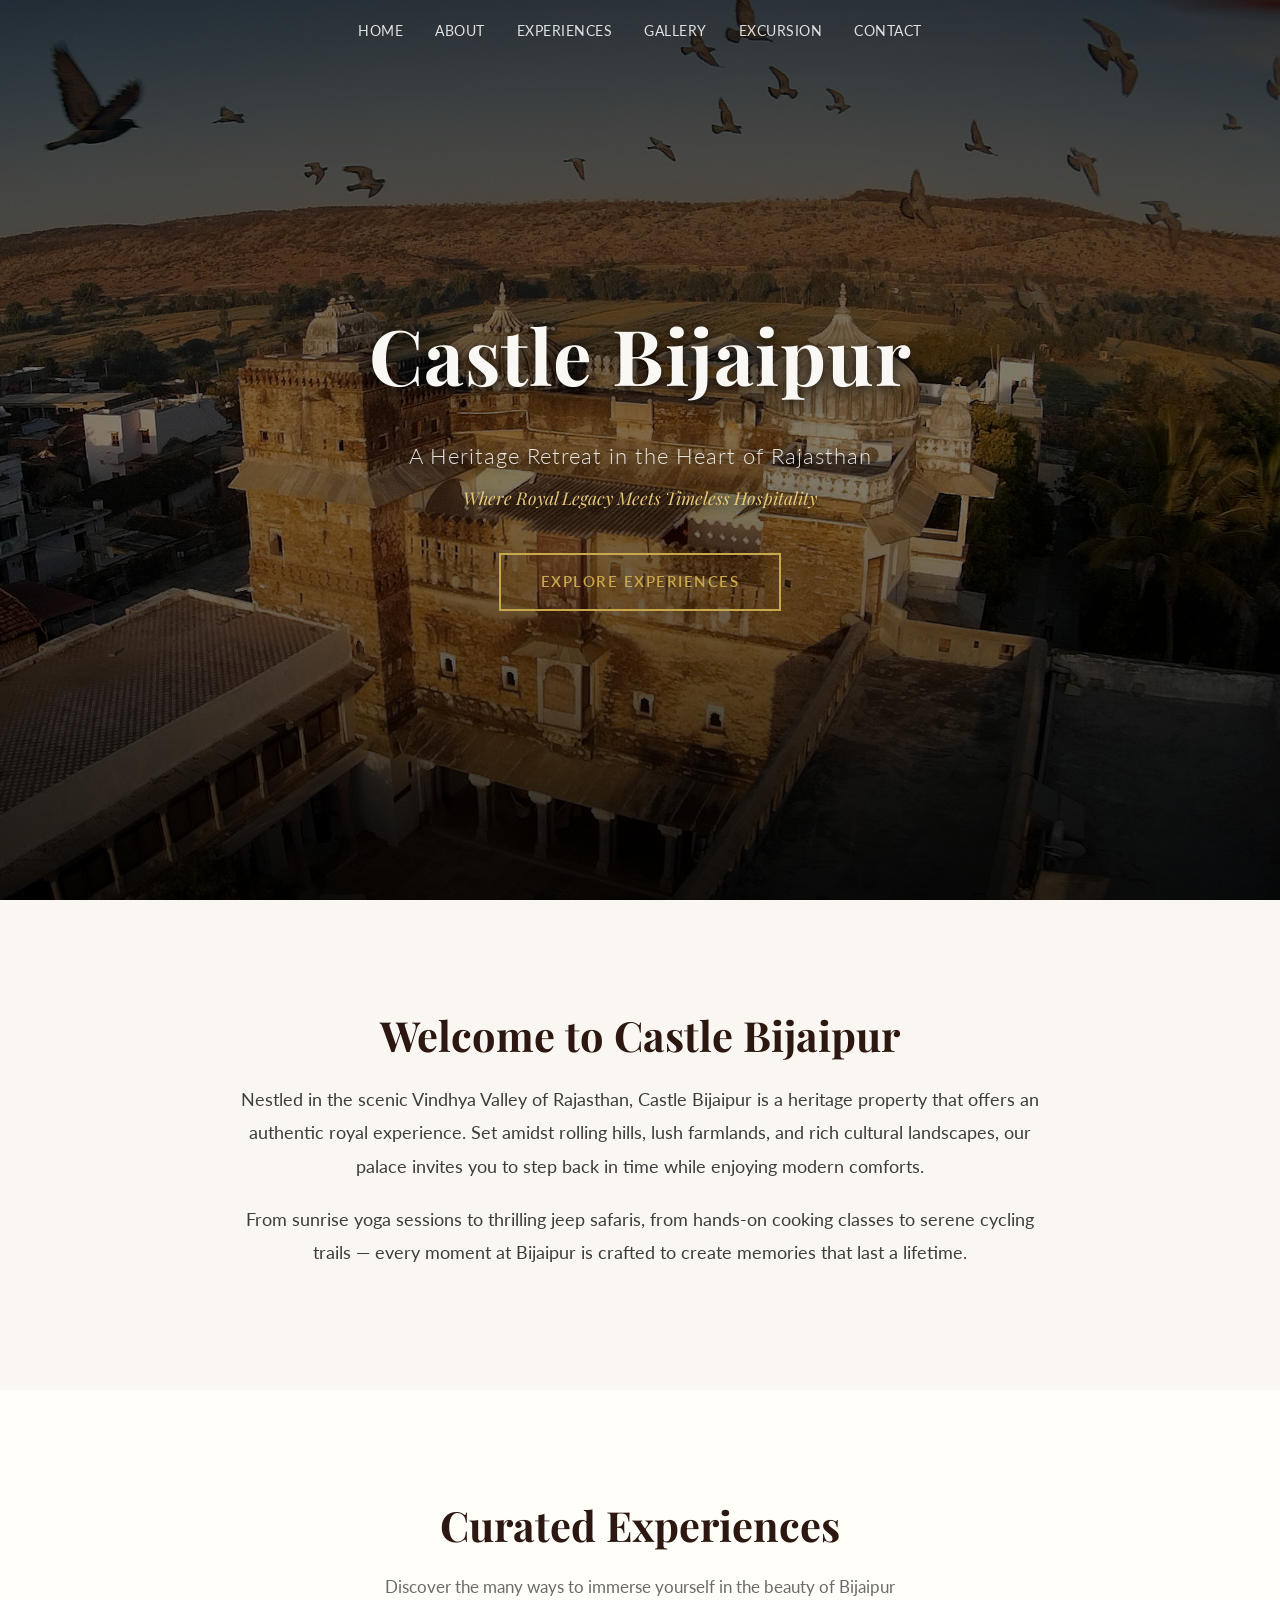
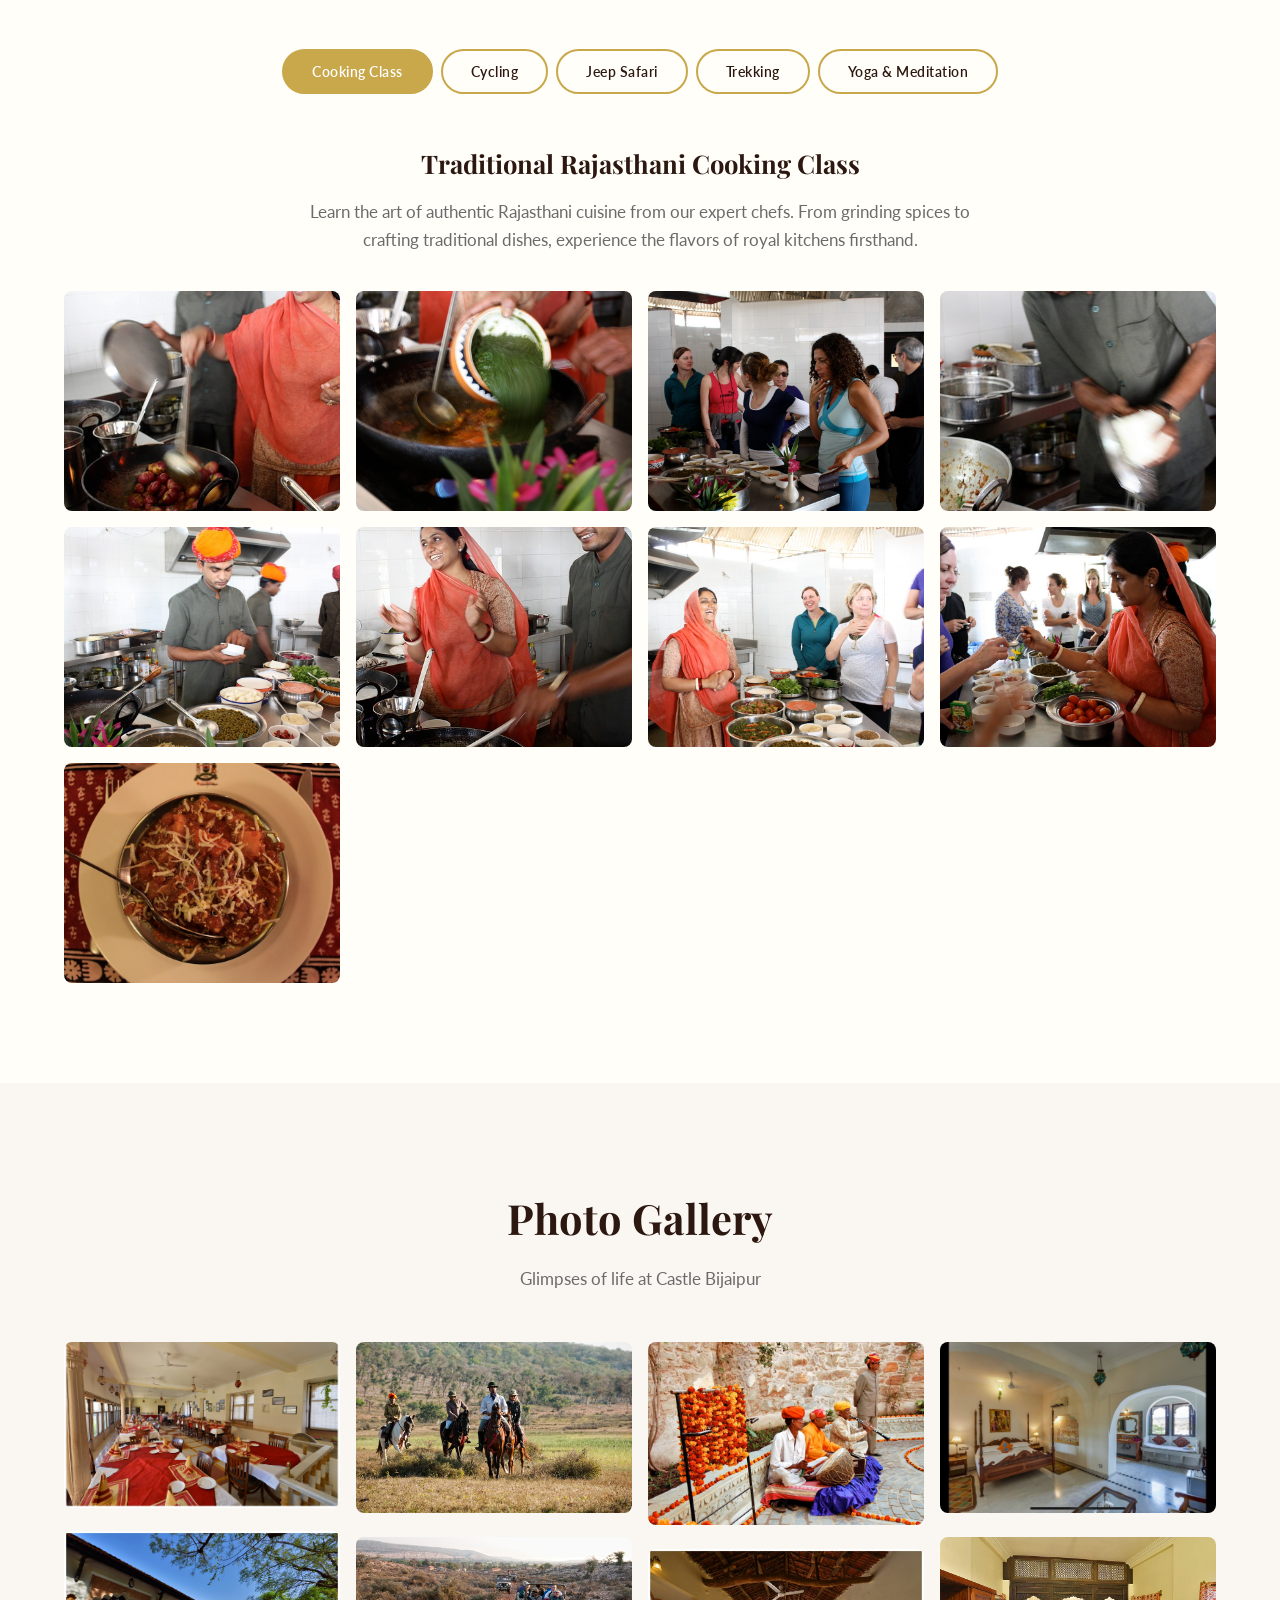
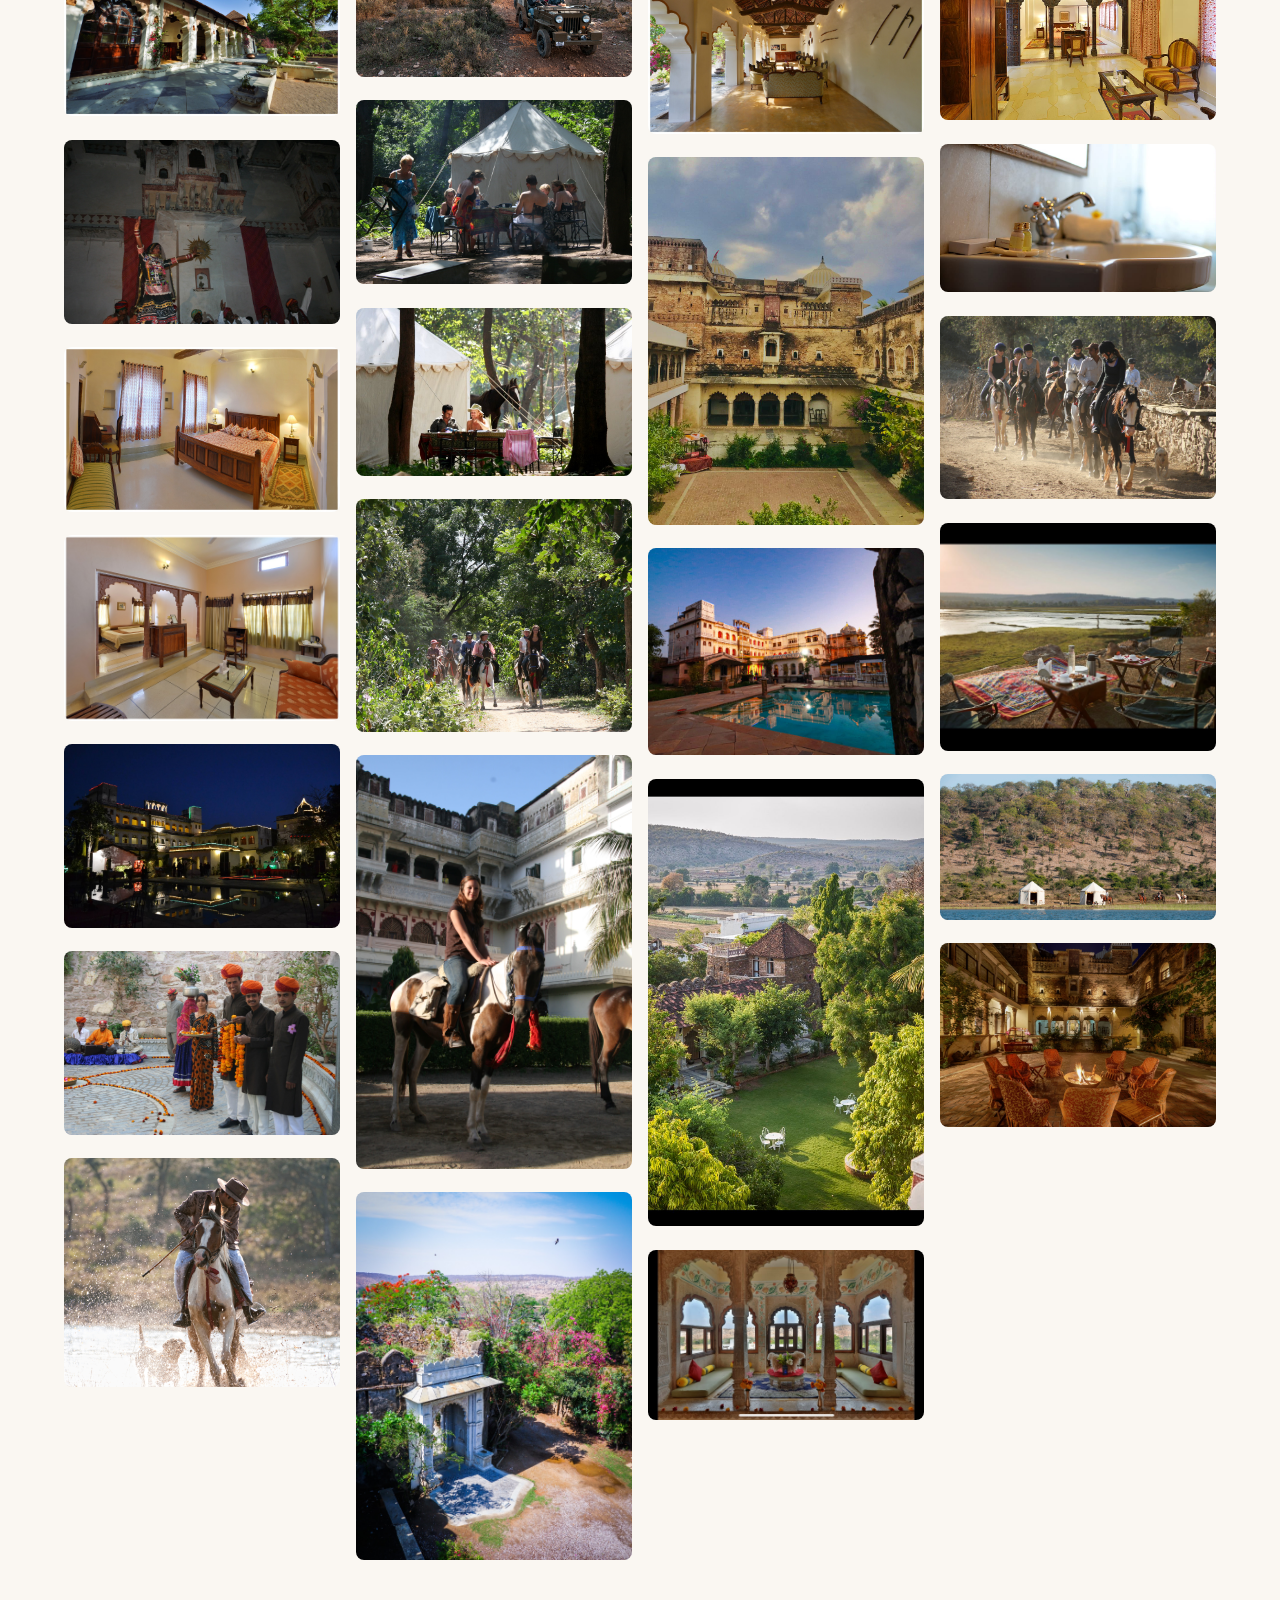
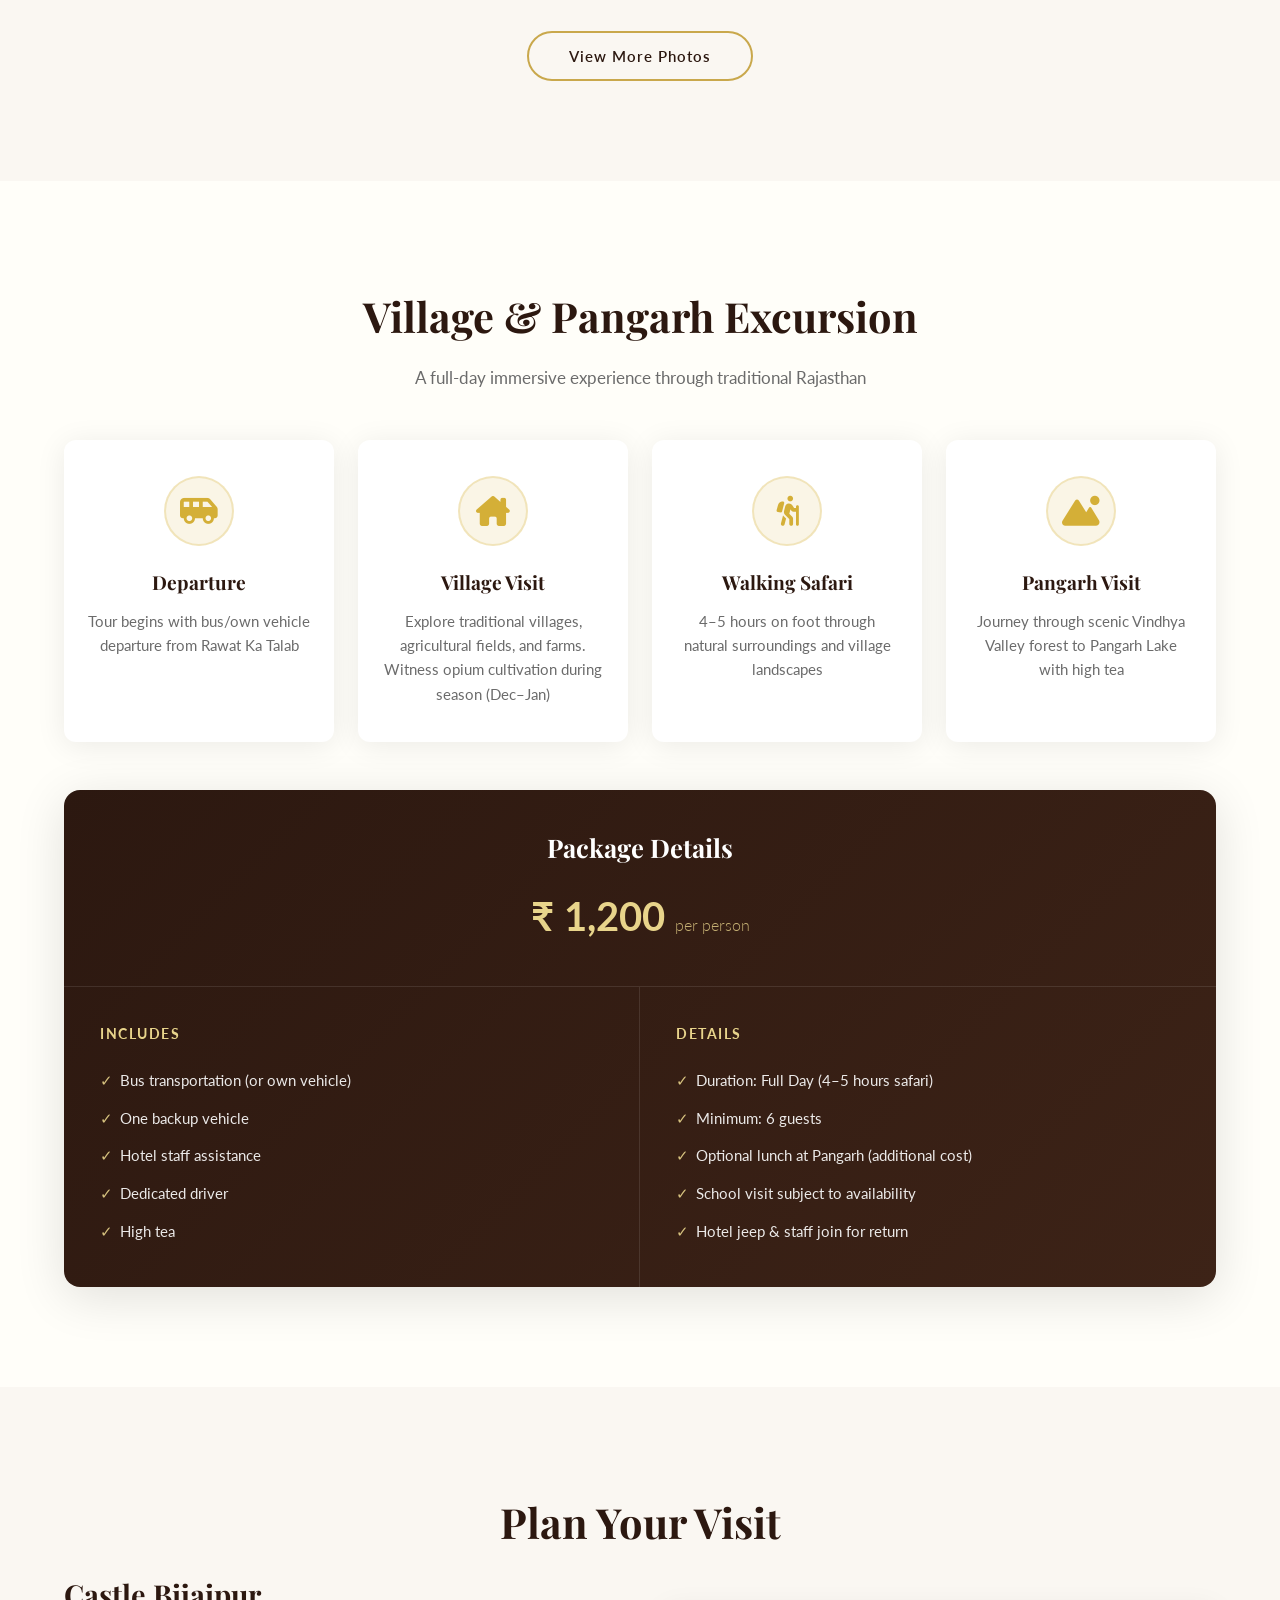
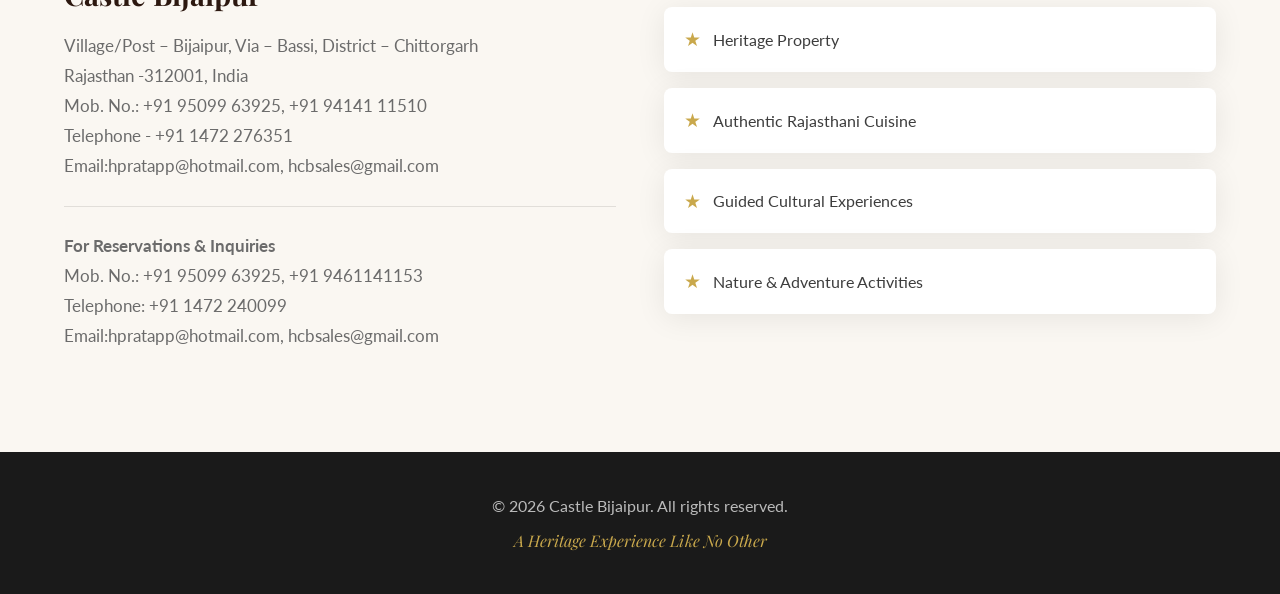
==== commit a20bbfbb: "Fix: rename files/folders to remove spaces for web compatibility" ====
--- a/index.html
+++ b/index.html
@@ -6,6 +6,7 @@
     <title>Castle Bijaipur | Heritage Luxury in Rajasthan</title>
     <link href="https://fonts.googleapis.com/css2?family=Playfair+Display:wght@400;600;700&family=Lato:wght@300;400;600&display=swap" rel="stylesheet">
     <link rel="stylesheet" href="styles.css">
+    <link rel="stylesheet" href="https://cdnjs.cloudflare.com/ajax/libs/font-awesome/6.7.2/css/all.min.css">
 </head>
 <body>
     <!-- Navigation -->
@@ -199,24 +200,36 @@
             <h2 class="section-title">Village &amp; Pangarh Excursion</h2>
             <p class="section-desc">A full-day immersive experience through traditional Rajasthan</p>
             
+
             <div class="excursion-grid">
                 <div class="excursion-card">
-                    <div class="excursion-icon">&#128665;</div>
+                    <div class="excursion-icon">
+                        <i class="fa-solid fa-van-shuttle"></i>
+                    </div>
                     <h4>Departure</h4>
                     <p>Tour begins with bus/own vehicle departure from Rawat Ka Talab</p>
                 </div>
+
                 <div class="excursion-card">
-                    <div class="excursion-icon">&#127969;</div>
+                    <div class="excursion-icon">
+                        <i class="fa-solid fa-house-chimney"></i>
+                    </div>
                     <h4>Village Visit</h4>
                     <p>Explore traditional villages, agricultural fields, and farms. Witness opium cultivation during season (Dec–Jan)</p>
                 </div>
+
                 <div class="excursion-card">
-                    <div class="excursion-icon">&#128694;</div>
+                    <div class="excursion-icon">
+                        <i class="fa-solid fa-person-hiking"></i>
+                    </div>
                     <h4>Walking Safari</h4>
                     <p>4–5 hours on foot through natural surroundings and village landscapes</p>
                 </div>
+
                 <div class="excursion-card">
-                    <div class="excursion-icon">&#127748;</div>
+                    <div class="excursion-icon">
+                        <i class="fa-solid fa-mountain-sun"></i>
+                    </div>
                     <h4>Pangarh Visit</h4>
                     <p>Journey through scenic Vindhya Valley forest to Pangarh Lake with high tea</p>
                 </div>
--- a/styles.css
+++ b/styles.css
@@ -116,7 +116,24 @@
     display: flex;
     align-items: center;
     justify-content: center;
-    background: url('Theme/gpt-image-2_Create_a_premium_website_theme_background_for_a_luxury_heritage_hotel_located_in-0.jpg') center/cover no-repeat;
+    background: url("Theme/Castle03.jpg") center center / cover no-repeat;
+    overflow: hidden;
+}
+
+.hero::before {
+    content: "";
+    position: absolute;
+    inset: 0;
+
+    background: linear-gradient(
+        to bottom,
+        rgba(0, 0, 0, 0.55) 0%,
+        rgba(0, 0, 0, 0.35) 35%,
+        rgba(0, 0, 0, 0.35) 70%,
+        rgba(0, 0, 0, 0.60) 100%
+    );
+
+    z-index: 1;
 }
 
 .hero-overlay {
@@ -137,6 +154,10 @@
     padding: 24px;
 }
 
+.hero-content {
+    position: relative;
+    z-index: 2;
+}
 .hero-title {
     font-family: 'Playfair Display', serif;
     font-size: clamp(2.5rem, 6vw, 4.5rem);
@@ -145,6 +166,21 @@
     letter-spacing: 2px;
     text-shadow: 0 2px 20px rgba(0, 0, 0, 0.3);
 }
+
+.hero-title {
+    font-family: 'Playfair Display', serif;
+    font-size: clamp(2.8rem, 6vw, 5rem);
+    font-weight: 700;
+    color: #FAF8F4;
+
+    text-shadow:
+        0 3px 10px rgba(0,0,0,.6),
+        0 8px 30px rgba(0,0,0,.5);
+
+    margin-bottom: 18px;
+    letter-spacing: 1px;
+}
+
 
 .hero-subtitle {
     font-size: clamp(1rem, 2.5vw, 1.4rem);
@@ -154,6 +190,11 @@
     opacity: 0.9;
 }
 
+.hero-subtitle {
+    color: rgba(255,255,255,.95);
+    text-shadow: 0 2px 8px rgba(0,0,0,.6);
+}
+
 .hero-tagline {
     font-family: 'Playfair Display', serif;
     font-style: italic;
@@ -161,6 +202,13 @@
     color: var(--gold-light);
     margin-bottom: 40px;
 }
+
+.hero-tagline {
+    color: #E8C97A;
+    text-shadow: 0 2px 8px rgba(0,0,0,.7);
+}
+
+
 
 .hero-cta {
     display: inline-block;
@@ -387,6 +435,32 @@
     margin-bottom: 16px;
 }
 
+
+.excursion-icon {
+    width: 70px;
+    height: 70px;
+    margin: 0 auto 20px;
+
+    display: flex;
+    align-items: center;
+    justify-content: center;
+
+    background: rgba(212, 175, 55, 0.12);
+    border: 2px solid rgba(212, 175, 55, 0.25);
+    border-radius: 50%;
+
+    color: #D4AF37;
+    font-size: 30px;
+
+    transition: all 0.3s ease;
+}
+
+.excursion-card:hover .excursion-icon {
+    background: #D4AF37;
+    color: #fff;
+    transform: scale(1.08);
+}
+
 .excursion-card h4 {
     font-family: 'Playfair Display', serif;
     font-size: 1.2rem;
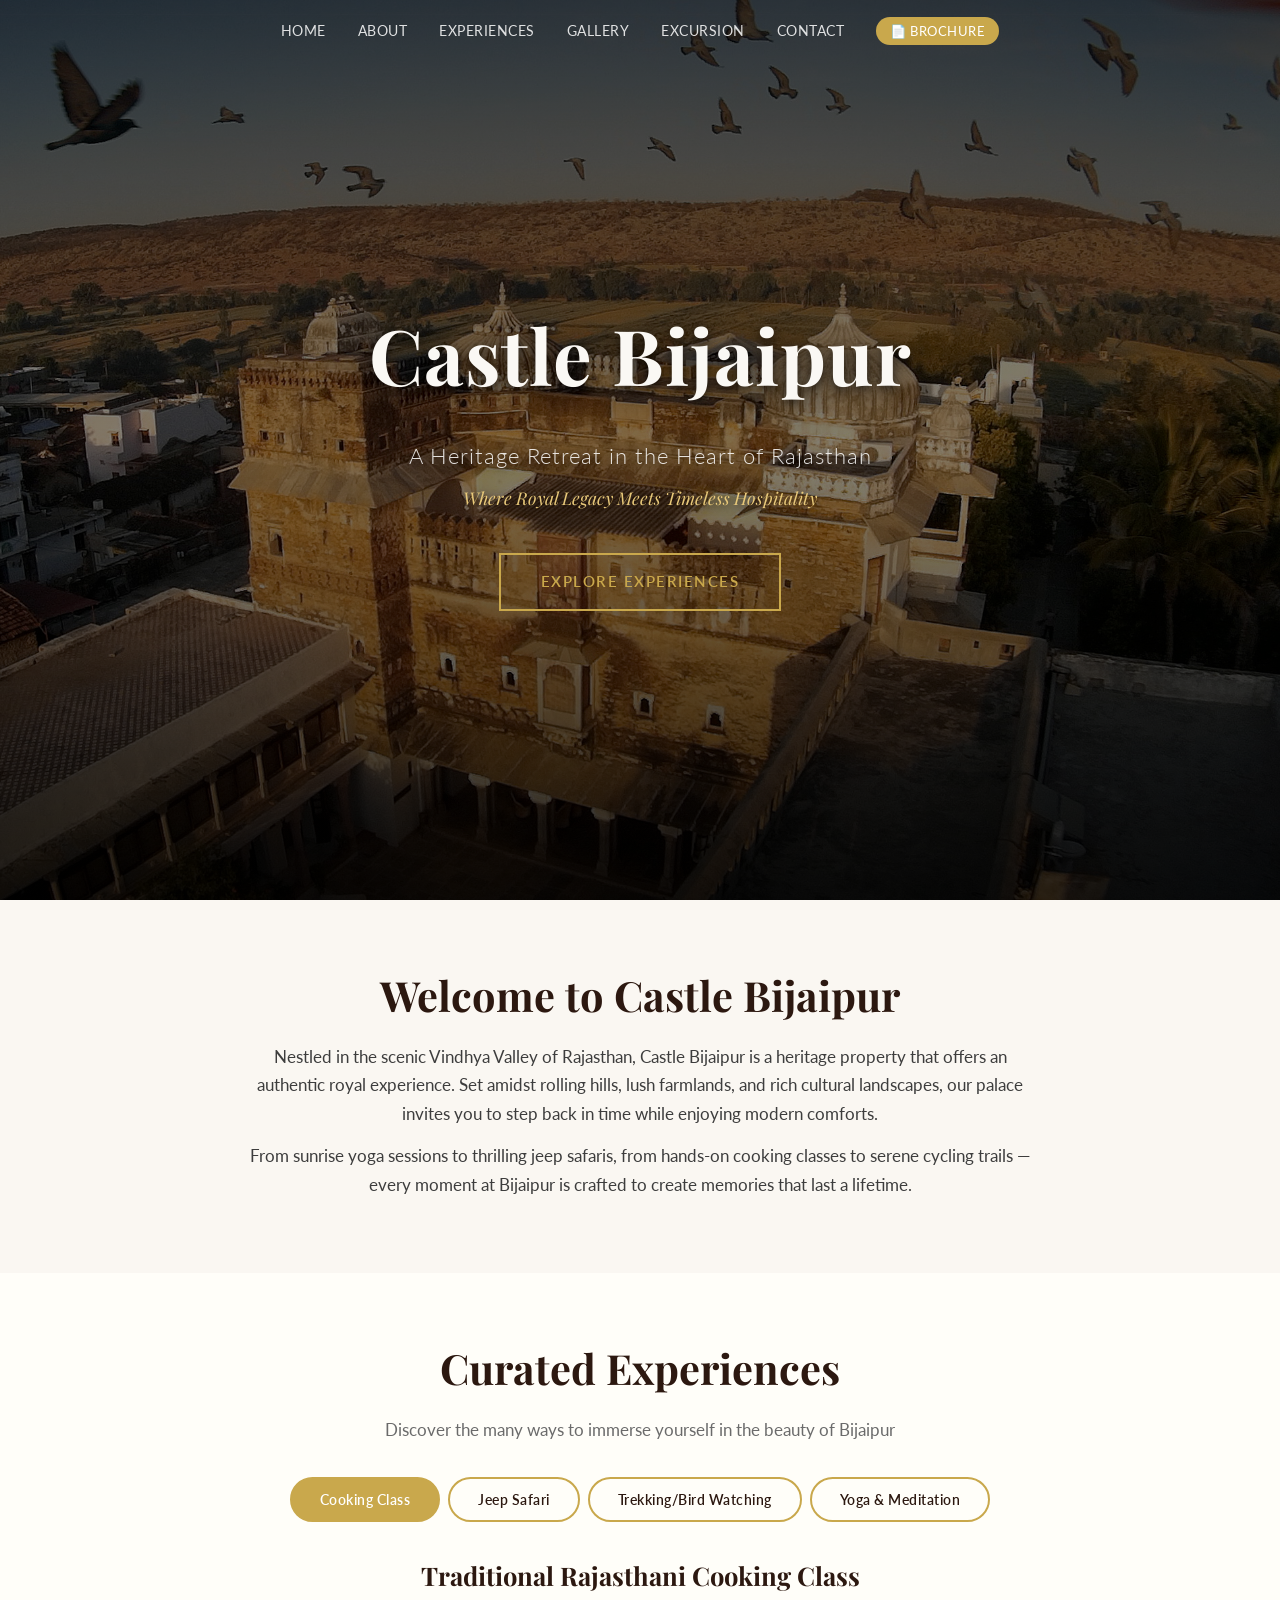
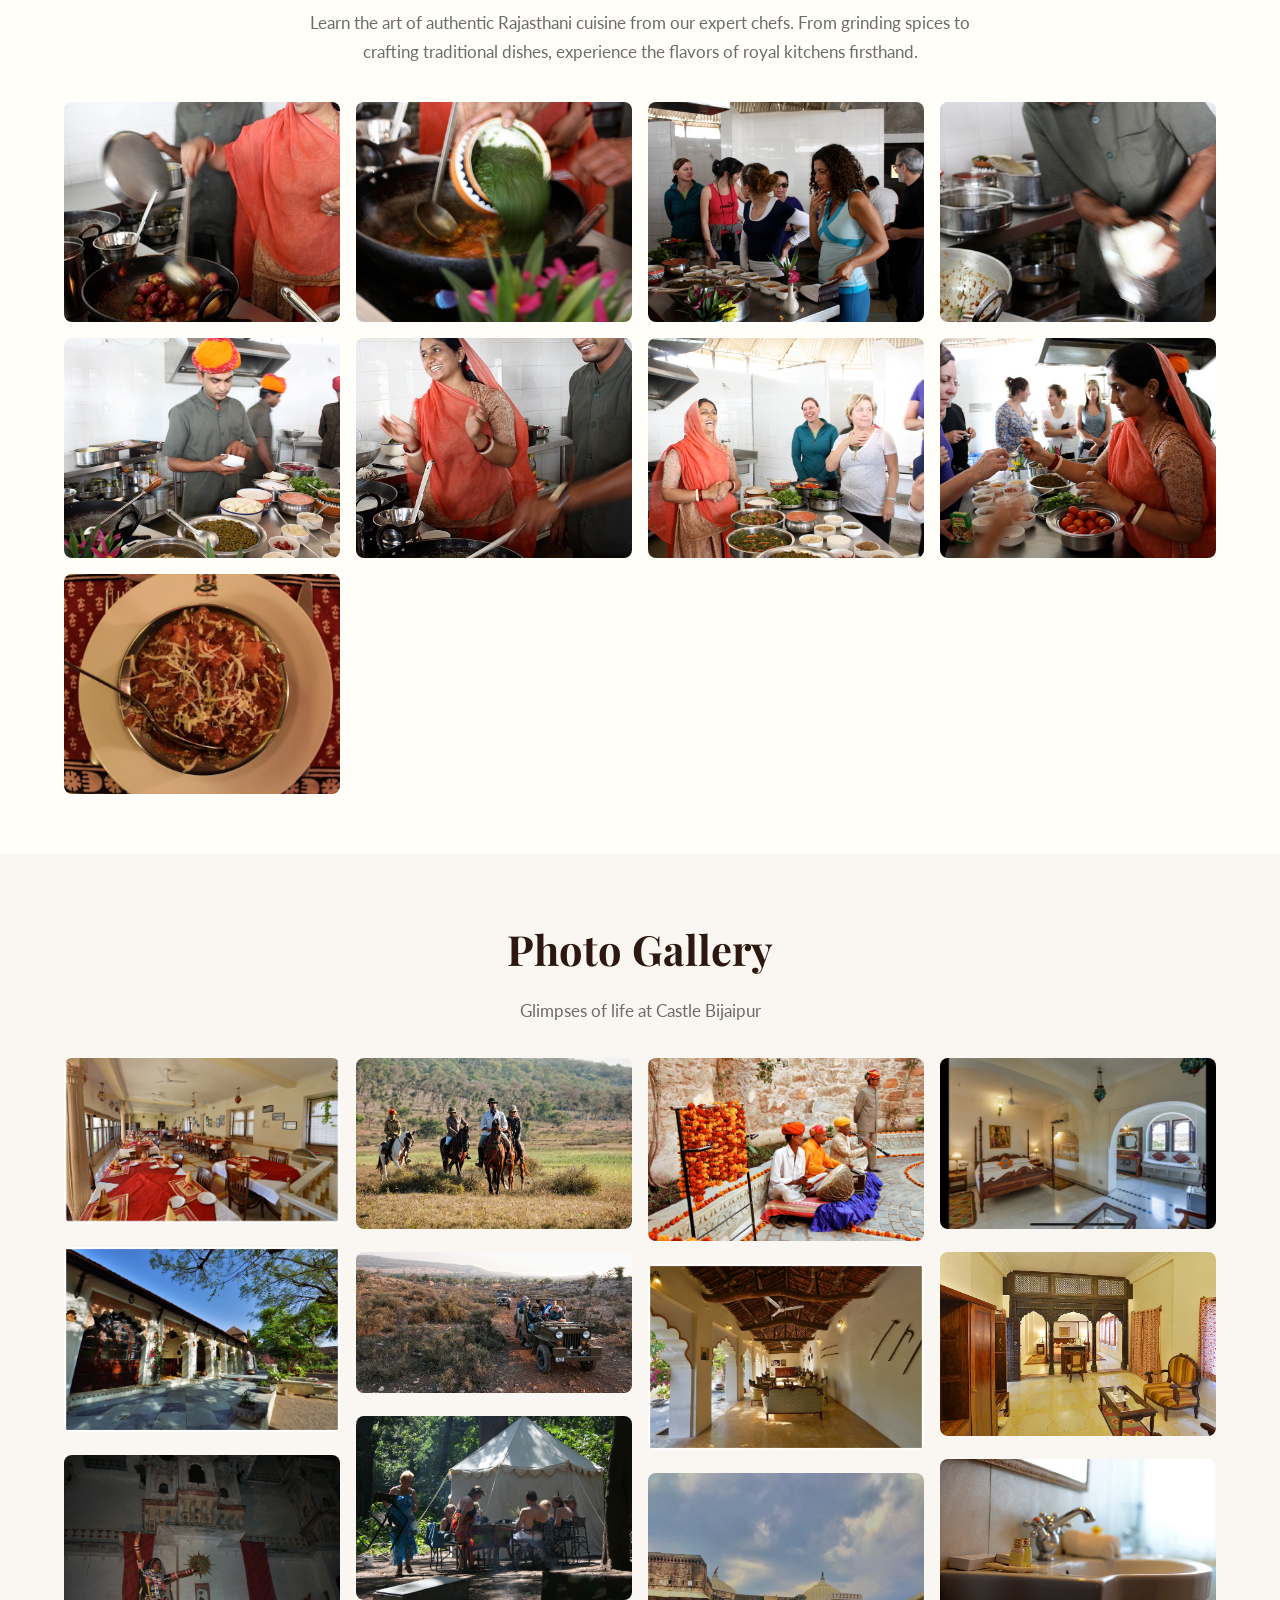
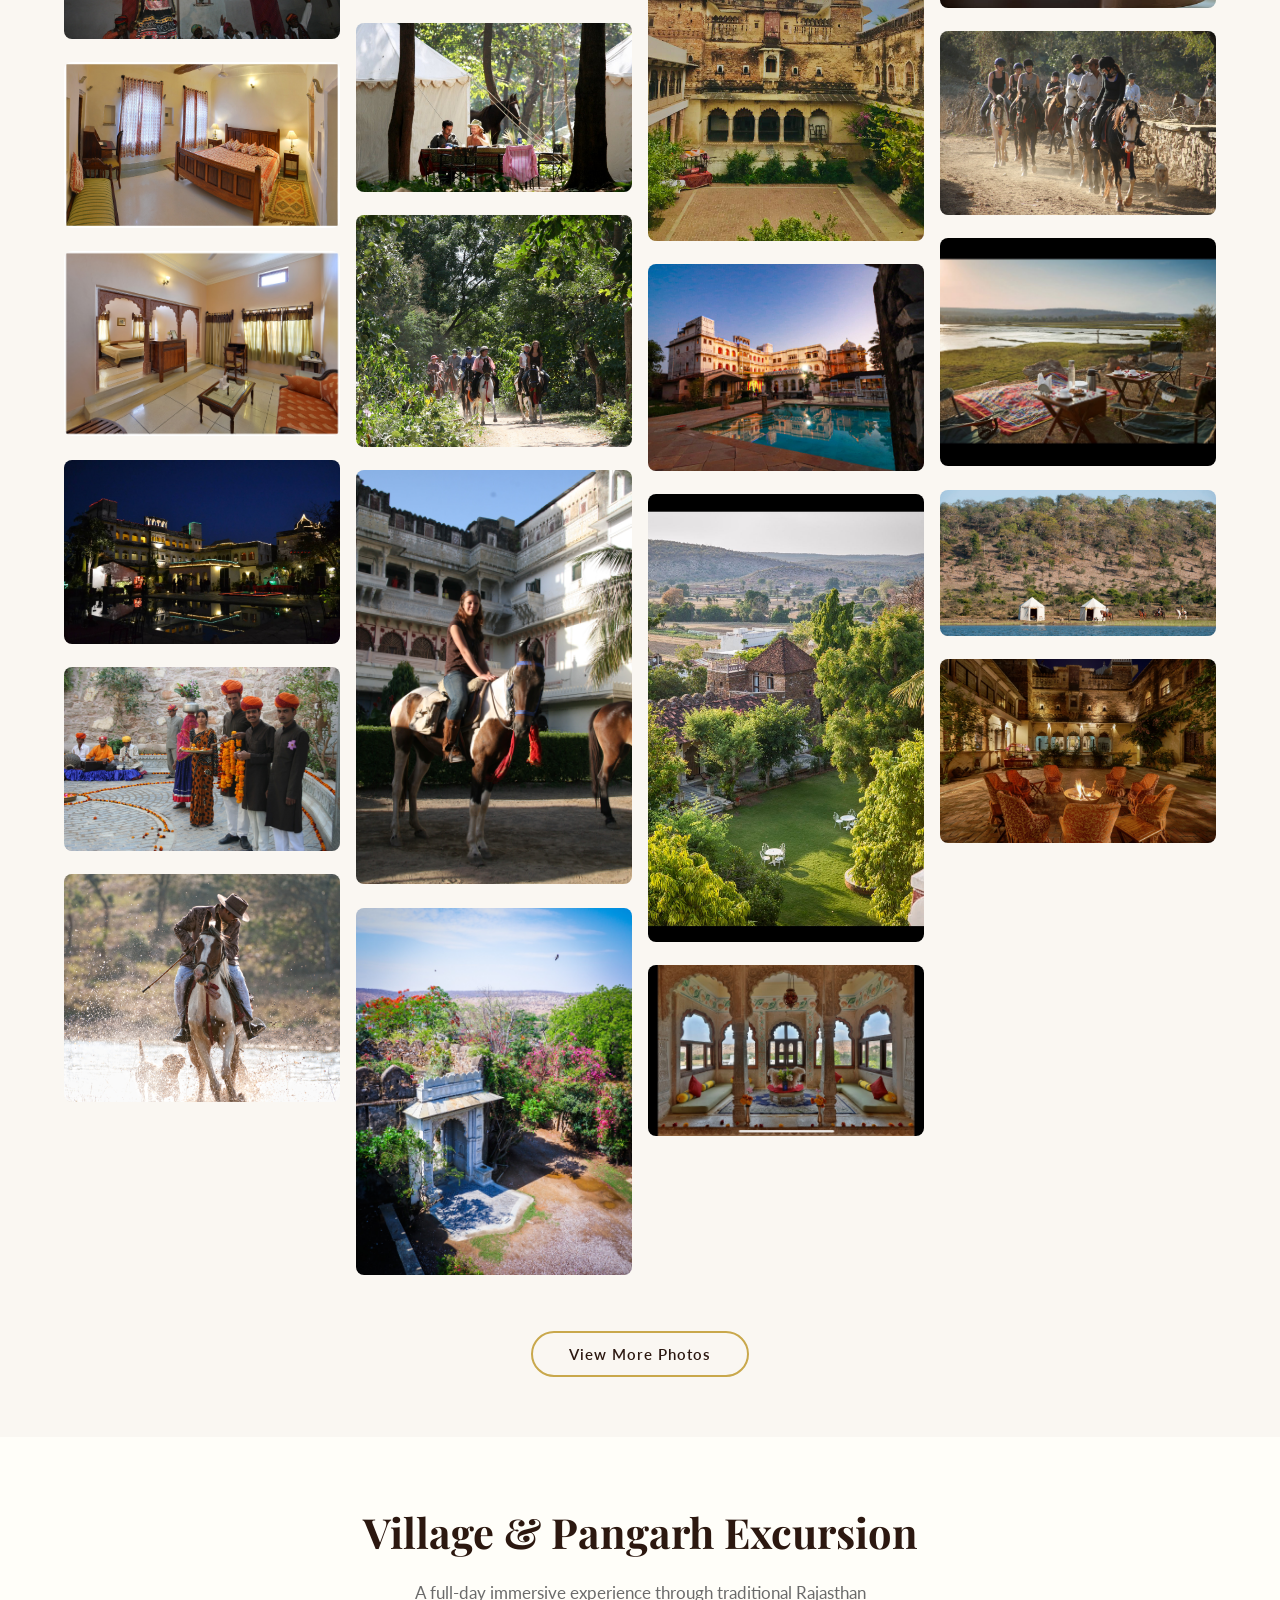
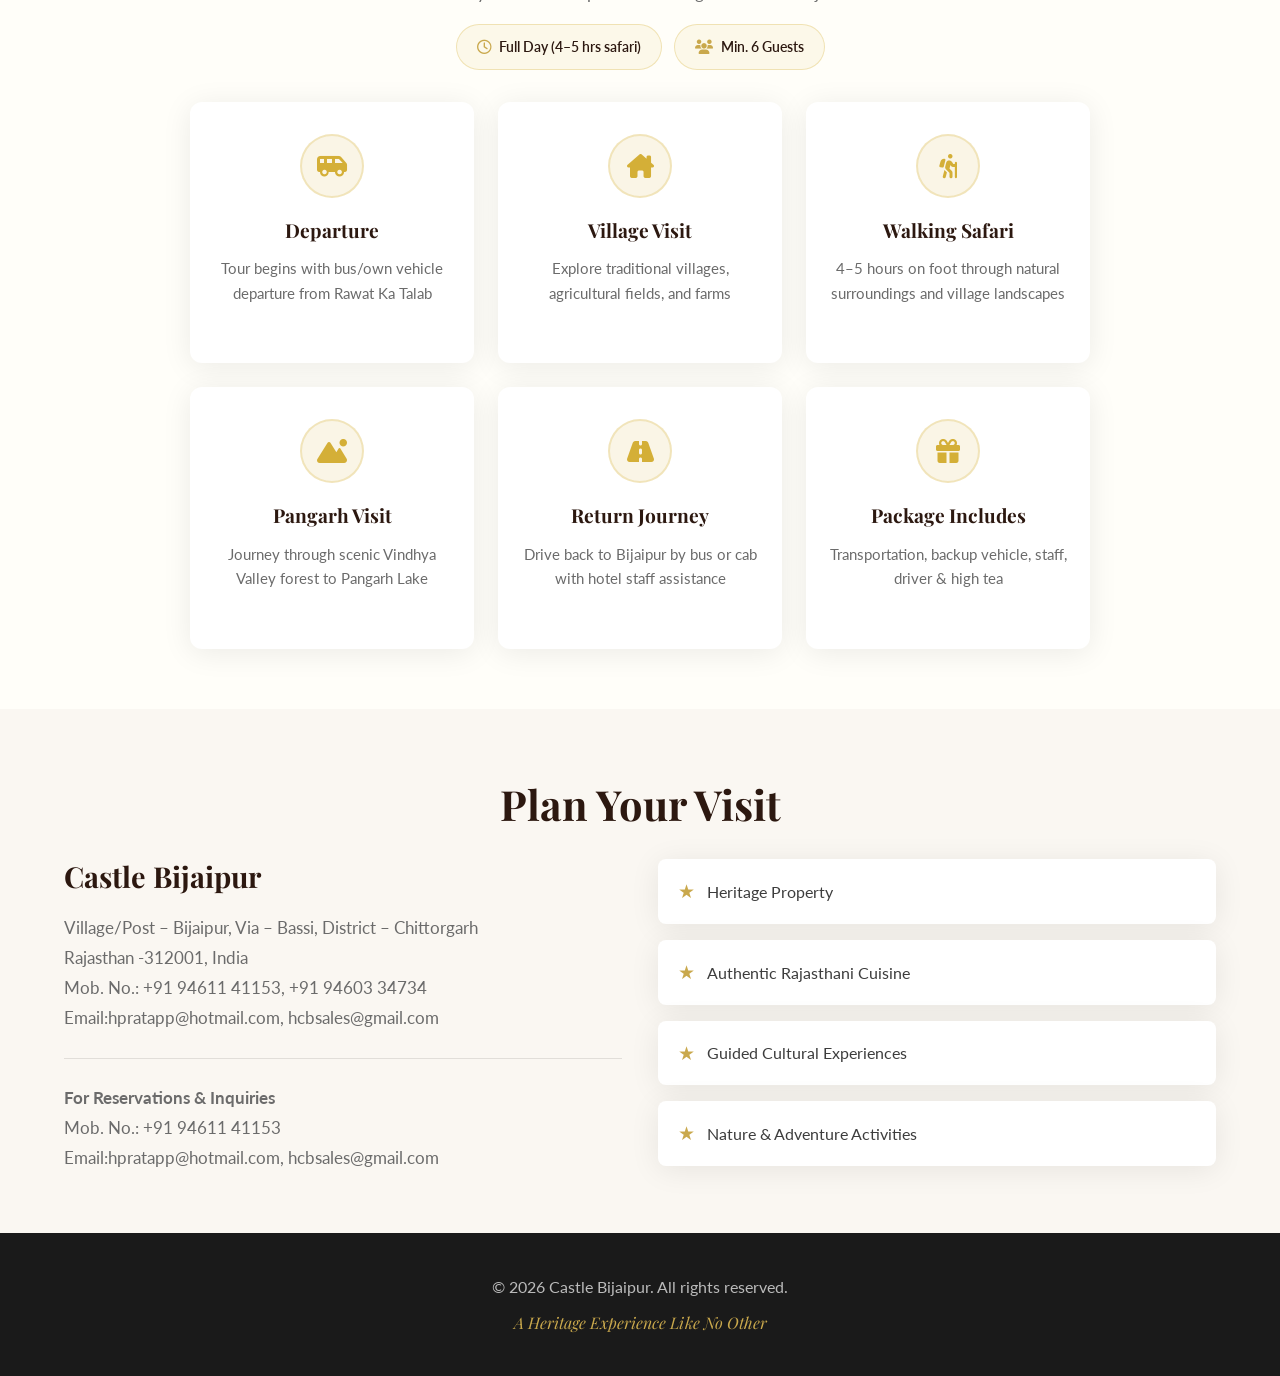
==== commit d9a4312b: "Fix: rename files/folders to remove spaces for web compatibility" ====
--- a/index.html
+++ b/index.html
@@ -23,6 +23,7 @@
                 <li><a href="#gallery">Gallery</a></li>
                 <li><a href="#excursion">Excursion</a></li>
                 <li><a href="#contact">Contact</a></li>
+                <li><a href="brochure.html" class="nav-brochure">📄 Brochure</a></li>
             </ul>
         </div>
     </nav>
@@ -58,9 +59,9 @@
             <!-- Tab Navigation -->
             <div class="tabs">
                 <button class="tab-btn active" data-tab="cooking">Cooking Class</button>
-                <button class="tab-btn" data-tab="cycling">Cycling</button>
+                
                 <button class="tab-btn" data-tab="jeep">Jeep Safari</button>
-                <button class="tab-btn" data-tab="trekking">Trekking</button>
+                <button class="tab-btn" data-tab="trekking">Trekking/Bird Watching</button>
                 <button class="tab-btn" data-tab="yoga">Yoga &amp; Meditation</button>
             </div>
 
@@ -86,18 +87,7 @@
             </div>
 
             <!-- Tab Content: Cycling -->
-            <div class="tab-content" id="tab-cycling">
-                <div class="tab-info">
-                    <h3>Countryside Cycling</h3>
-                    <p>Pedal through the picturesque countryside of Bijaipur. Our guided cycling tours take you past ancient temples, vibrant villages, and sweeping farmlands — a perfect way to connect with the land.</p>
-                </div>
-                <div class="tab-gallery">
-                    <div class="grid-gallery">
-                        <img src="cycling/lucid-origin_Create_an_ultra-realistic_luxury_adventure_tourism_photograph_showing_guests_cyc-0.jpg" alt="Cycling through Bijaipur countryside" loading="lazy" onclick="openLightbox(this)">
-                        <img src="cycling/nano-banana-2_Create_an_ultra-realistic_luxury_adventure_tourism_photograph_showing_guests_cyc-0.jpg" alt="Guided cycling tour" loading="lazy" onclick="openLightbox(this)">
-                    </div>
-                </div>
-            </div>
+
 
             <!-- Tab Content: Jeep Safari -->
             <div class="tab-content" id="tab-jeep">
@@ -110,6 +100,9 @@
                         <img src="jeep-safari/205-(2).JPG.jpeg" alt="Jeep safari through Vindhya Valley" loading="lazy" onclick="openLightbox(this)">
                         <img src="jeep-safari/DSC_6059-(2).jpg.jpeg" alt="Wildlife spotting on safari" loading="lazy" onclick="openLightbox(this)">
                         <img src="jeep-safari/WhatsApp-Image-2026-07-11-at-8.44.05-PM-(18).jpeg" alt="Safari adventure" loading="lazy" onclick="openLightbox(this)">
+                        <img src="jeep-safari/627153016_18392574034194319_8340488425315106554_n.jpg" alt="Jeep safari trail" loading="lazy" onclick="openLightbox(this)">
+                        <img src="jeep-safari/621457575_18118156684596524_938463631589058270_n.webp" alt="Safari through the valley" loading="lazy" onclick="openLightbox(this)">
+                        
                     </div>
                 </div>
             </div>
@@ -117,7 +110,7 @@
             <!-- Tab Content: Trekking -->
             <div class="tab-content" id="tab-trekking">
                 <div class="tab-info">
-                    <h3>Trekking &amp; Nature Walks</h3>
+                    <h3>Trekking &amp; Bird Watching</h3>
                     <p>Explore the untouched wilderness on foot. Our guided treks take you through ancient forests, along mountain ridges, and past hidden waterfalls — revealing the raw beauty of rural Rajasthan.</p>
                 </div>
                 <div class="tab-gallery">
@@ -134,6 +127,10 @@
                         <img src="tracking/WhatsApp-Image-2026-07-11-at-8.33.08-PM-(1).jpeg" alt="Trek through village" loading="lazy" onclick="openLightbox(this)">
                         <img src="tracking/WhatsApp-Image-2026-07-11-at-8.33.08-PM-(2).jpeg" alt="Nature walk" loading="lazy" onclick="openLightbox(this)">
                         <img src="tracking/WhatsApp-Image-2026-07-11-at-8.33.08-PM-(3).jpeg" alt="Trail scenery" loading="lazy" onclick="openLightbox(this)">
+                        <img src="tracking/587916547_18383767672194319_1388392518621738535_n.jpg" alt="Trekking adventure" loading="lazy" onclick="openLightbox(this)">
+                        <img src="tracking/640271135_18395641447194319_4662891741707230919_n.jpg" alt="Forest trail exploration" loading="lazy" onclick="openLightbox(this)">
+                        <img src="tracking/642503174_18396393007194319_4955481821749973904_n.jpg" alt="Nature trek path" loading="lazy" onclick="openLightbox(this)">
+                        <img src="tracking/654567976_18399055765194319_1196093694909418985_n.jpg" alt="Countryside trekking" loading="lazy" onclick="openLightbox(this)">
                     </div>
                 </div>
             </div>
@@ -199,73 +196,81 @@
         <div class="container">
             <h2 class="section-title">Village &amp; Pangarh Excursion</h2>
             <p class="section-desc">A full-day immersive experience through traditional Rajasthan</p>
-            
+            <div class="excursion-meta">
+                <span class="meta-badge"><i class="fa-regular fa-clock"></i> Full Day (4–5 hrs safari)</span>
+                <span class="meta-badge"><i class="fa-solid fa-users"></i> Min. 6 Guests</span>
+            </div>
 
             <div class="excursion-grid">
-                <div class="excursion-card">
+                <div class="excursion-card" onclick="openExcursionDetail('departure')">
                     <div class="excursion-icon">
                         <i class="fa-solid fa-van-shuttle"></i>
                     </div>
                     <h4>Departure</h4>
                     <p>Tour begins with bus/own vehicle departure from Rawat Ka Talab</p>
-                </div>
-
-                <div class="excursion-card">
+                    <span class="card-tap-hint">Tap for details</span>
+                </div>
+
+                <div class="excursion-card" onclick="openExcursionDetail('village')">
                     <div class="excursion-icon">
                         <i class="fa-solid fa-house-chimney"></i>
                     </div>
                     <h4>Village Visit</h4>
-                    <p>Explore traditional villages, agricultural fields, and farms. Witness opium cultivation during season (Dec–Jan)</p>
-                </div>
-
-                <div class="excursion-card">
+                    <p>Explore traditional villages, agricultural fields, and farms</p>
+                    <span class="card-tap-hint">Tap for details</span>
+                </div>
+
+                <div class="excursion-card" onclick="openExcursionDetail('safari')">
                     <div class="excursion-icon">
                         <i class="fa-solid fa-person-hiking"></i>
                     </div>
                     <h4>Walking Safari</h4>
                     <p>4–5 hours on foot through natural surroundings and village landscapes</p>
-                </div>
-
-                <div class="excursion-card">
+                    <span class="card-tap-hint">Tap for details</span>
+                </div>
+
+                <div class="excursion-card" onclick="openExcursionDetail('pangarh')">
                     <div class="excursion-icon">
                         <i class="fa-solid fa-mountain-sun"></i>
                     </div>
                     <h4>Pangarh Visit</h4>
-                    <p>Journey through scenic Vindhya Valley forest to Pangarh Lake with high tea</p>
-                </div>
-            </div>
-
-            <div class="pricing-box">
-                <div class="pricing-header">
-                    <h3>Package Details</h3>
-                    <div class="price">&#8377; 1,200 <span>per person</span></div>
-                </div>
-                <div class="pricing-details">
-                    <div class="pricing-col">
-                        <h5>Includes</h5>
-                        <ul>
-                            <li>Bus transportation (or own vehicle)</li>
-                            <li>One backup vehicle</li>
-                            <li>Hotel staff assistance</li>
-                            <li>Dedicated driver</li>
-                            <li>High tea</li>
-                        </ul>
-                    </div>
-                    <div class="pricing-col">
-                        <h5>Details</h5>
-                        <ul>
-                            <li>Duration: Full Day (4–5 hours safari)</li>
-                            <li>Minimum: 6 guests</li>
-                            <li>Optional lunch at Pangarh (additional cost)</li>
-                            <li>School visit subject to availability</li>
-                            <li>Hotel jeep &amp; staff join for return</li>
-                        </ul>
-                    </div>
-                </div>
-            </div>
-        </div>
-    </section>
-
+                    <p>Journey through scenic Vindhya Valley forest to Pangarh Lake</p>
+                    <span class="card-tap-hint">Tap for details</span>
+                </div>
+
+                <div class="excursion-card" onclick="openExcursionDetail('return')">
+                    <div class="excursion-icon">
+                        <i class="fa-solid fa-road"></i>
+                    </div>
+                    <h4>Return Journey</h4>
+                    <p>Drive back to Bijaipur by bus or cab with hotel staff assistance</p>
+                    <span class="card-tap-hint">Tap for details</span>
+                </div>
+
+                <div class="excursion-card" onclick="openExcursionDetail('package')">
+                    <div class="excursion-icon">
+                        <i class="fa-solid fa-gift"></i>
+                    </div>
+                    <h4>Package Includes</h4>
+                    <p>Transportation, backup vehicle, staff, driver &amp; high tea</p>
+                    <span class="card-tap-hint">Tap for details</span>
+                </div>
+            </div>
+        </div>
+    </section>
+
+    <!-- Excursion Detail Modal -->
+    <div class="excursion-modal" id="excursionModal">
+        <div class="excursion-modal-content">
+            <button class="excursion-modal-close" onclick="closeExcursionDetail()" aria-label="Close">&times;</button>
+            <div class="excursion-modal-header" id="excursionModalHeader">
+                <div class="excursion-modal-icon" id="excursionModalIcon"></div>
+                <h3 id="excursionModalTitle"></h3>
+            </div>
+            <div class="excursion-modal-body" id="excursionModalBody"></div>
+        </div>
+    </div>
+   
     <!-- Contact Section -->
     <section class="contact-section" id="contact">
         <div class="container">
@@ -274,13 +279,13 @@
                 <div class="contact-info">
                     <h3>Castle Bijaipur</h3>
                     <p>Village/Post – Bijaipur, Via – Bassi, District – Chittorgarh<br>Rajasthan -312001, India</p>
-                    <p>Mob. No.: +91 95099 63925, +91 94141 11510</p>
-                    <p>Telephone - +91 1472 276351</p>
+                    <p>Mob. No.: +91 94611 41153, +91 94603 34734</p>
+            
                     <p>Email:hpratapp@hotmail.com, hcbsales@gmail.com</p>
                     <div class="contact-details">
                         <p><strong>For Reservations &amp; Inquiries</strong></p>
-                        <p>Mob. No.: +91 95099 63925, +91 9461141153</p>
-                        <p>Telephone: +91 1472 240099</p>
+                        <p>Mob. No.: +91 94611 41153</p>
+                      
                         <p>Email:hpratapp@hotmail.com, hcbsales@gmail.com</p>
                     </div>
                 </div>
--- a/styles.css
+++ b/styles.css
@@ -91,6 +91,14 @@
     color: var(--gold);
 }
 
+.nav-brochure {
+    background: var(--gold);
+    color: #fff !important;
+    padding: 6px 14px;
+    border-radius: 20px;
+    font-size: 0.82rem !important;
+}
+
 .nav-toggle {
     display: none;
     flex-direction: column;
@@ -241,7 +249,7 @@
     text-align: center;
     color: var(--text-light);
     font-size: 1.05rem;
-    margin-bottom: 48px;
+    margin-bottom: 32px;
     max-width: 600px;
     margin-left: auto;
     margin-right: auto;
@@ -249,7 +257,7 @@
 
 /* ===== ABOUT SECTION ===== */
 .about-section {
-    padding: 100px 0;
+    padding: 60px 0;
     background: var(--cream);
 }
 
@@ -260,15 +268,15 @@
 }
 
 .about-content p {
-    font-size: 1.1rem;
-    line-height: 1.9;
-    margin-bottom: 20px;
+    font-size: 1.05rem;
+    line-height: 1.7;
+    margin-bottom: 14px;
     color: var(--text);
 }
 
 /* ===== EXPERIENCES / TABS ===== */
 .experiences-section {
-    padding: 100px 0;
+    padding: 60px 0;
     background: var(--warm-white);
 }
 
@@ -277,7 +285,7 @@
     justify-content: center;
     flex-wrap: wrap;
     gap: 8px;
-    margin-bottom: 48px;
+    margin-bottom: 32px;
 }
 
 .tab-btn {
@@ -360,7 +368,7 @@
 
 /* ===== MASONRY GALLERY ===== */
 .gallery-section {
-    padding: 100px 0;
+    padding: 60px 0;
     background: var(--cream);
 }
 
@@ -385,8 +393,8 @@
 
 .load-more-btn {
     display: block;
-    margin: 48px auto 0;
-    padding: 14px 40px;
+    margin: 32px auto 0;
+    padding: 12px 36px;
     background: transparent;
     border: 2px solid var(--gold);
     color: var(--dark-brown);
@@ -406,52 +414,53 @@
 
 /* ===== EXCURSION SECTION ===== */
 .excursion-section {
-    padding: 100px 0;
+    padding: 60px 0;
     background: var(--warm-white);
+}
+
+.excursion-section .section-desc {
+    margin-bottom: 16px;
 }
 
 .excursion-grid {
     display: grid;
-    grid-template-columns: repeat(auto-fit, minmax(250px, 1fr));
+    grid-template-columns: repeat(3, 1fr);
     gap: 24px;
-    margin-bottom: 48px;
+    margin-bottom: 0;
+    max-width: 900px;
+    margin-left: auto;
+    margin-right: auto;
 }
 
 .excursion-card {
     background: #fff;
-    padding: 36px 24px;
+    padding: 32px 20px 24px;
     border-radius: 12px;
     text-align: center;
     box-shadow: var(--shadow);
-    transition: transform 0.3s ease;
+    transition: transform 0.3s ease, box-shadow 0.3s ease;
+    display: flex;
+    flex-direction: column;
+    align-items: center;
 }
 
 .excursion-card:hover {
     transform: translateY(-5px);
+    box-shadow: var(--shadow-lg);
 }
 
 .excursion-icon {
-    font-size: 2.5rem;
-    margin-bottom: 16px;
-}
-
-
-.excursion-icon {
-    width: 70px;
-    height: 70px;
-    margin: 0 auto 20px;
-
+    width: 64px;
+    height: 64px;
     display: flex;
     align-items: center;
     justify-content: center;
-
     background: rgba(212, 175, 55, 0.12);
     border: 2px solid rgba(212, 175, 55, 0.25);
     border-radius: 50%;
-
     color: #D4AF37;
-    font-size: 30px;
-
+    font-size: 24px;
+    margin-bottom: 16px;
     transition: all 0.3s ease;
 }
 
@@ -472,6 +481,180 @@
     color: var(--text-light);
     font-size: 0.95rem;
     line-height: 1.6;
+}
+
+/* Excursion Meta Badges */
+.excursion-meta {
+    display: flex;
+    justify-content: center;
+    align-items: center;
+    flex-wrap: wrap;
+    gap: 12px;
+    margin-bottom: 32px;
+}
+
+.meta-badge {
+    display: inline-flex;
+    align-items: center;
+    gap: 8px;
+    padding: 10px 20px;
+    background: rgba(212, 175, 55, 0.08);
+    border: 1px solid rgba(212, 175, 55, 0.3);
+    border-radius: 30px;
+    font-size: 0.88rem;
+    font-weight: 600;
+    color: var(--dark-brown);
+}
+
+.meta-badge i {
+    color: var(--gold);
+    font-size: 0.9rem;
+}
+
+/* Card Tap Hint */
+.card-tap-hint {
+    display: block;
+    margin-top: 14px;
+    font-size: 0.75rem;
+    text-transform: uppercase;
+    letter-spacing: 1px;
+    color: var(--gold);
+    opacity: 0;
+    transition: opacity 0.3s ease;
+}
+
+.excursion-card:hover .card-tap-hint {
+    opacity: 1;
+}
+
+.excursion-card {
+    cursor: pointer;
+}
+
+/* Excursion Detail Modal */
+.excursion-modal {
+    display: none;
+    position: fixed;
+    inset: 0;
+    z-index: 9999;
+    background: rgba(0, 0, 0, 0.7);
+    backdrop-filter: blur(4px);
+    align-items: center;
+    justify-content: center;
+    padding: 24px;
+    animation: fadeIn 0.3s ease;
+}
+
+.excursion-modal.active {
+    display: flex;
+}
+
+.excursion-modal-content {
+    background: #fff;
+    border-radius: 16px;
+    max-width: 600px;
+    width: 100%;
+    max-height: 85vh;
+    overflow-y: auto;
+    box-shadow: 0 20px 60px rgba(0, 0, 0, 0.3);
+    position: relative;
+}
+
+.excursion-modal-close {
+    position: absolute;
+    top: 16px;
+    right: 20px;
+    font-size: 2rem;
+    background: none;
+    border: none;
+    color: var(--text-light);
+    cursor: pointer;
+    line-height: 1;
+    transition: color 0.3s;
+    z-index: 1;
+}
+
+.excursion-modal-close:hover {
+    color: var(--dark-brown);
+}
+
+.excursion-modal-header {
+    display: flex;
+    align-items: center;
+    gap: 16px;
+    padding: 32px 32px 20px;
+    border-bottom: 1px solid rgba(0, 0, 0, 0.06);
+}
+
+.excursion-modal-icon {
+    width: 56px;
+    height: 56px;
+    min-width: 56px;
+    display: flex;
+    align-items: center;
+    justify-content: center;
+    background: var(--gold);
+    border-radius: 50%;
+    color: #fff;
+    font-size: 1.4rem;
+}
+
+.excursion-modal-header h3 {
+    font-family: 'Playfair Display', serif;
+    font-size: 1.5rem;
+    color: var(--dark-brown);
+}
+
+.excursion-modal-body {
+    padding: 24px 32px 32px;
+}
+
+.excursion-modal-body p {
+    color: var(--text);
+    font-size: 0.98rem;
+    line-height: 1.8;
+    margin-bottom: 14px;
+}
+
+.excursion-modal-body .detail-highlight {
+    background: rgba(212, 175, 55, 0.08);
+    border-left: 3px solid var(--gold);
+    padding: 12px 16px;
+    border-radius: 0 8px 8px 0;
+    margin: 16px 0;
+    font-size: 0.95rem;
+    color: var(--dark-brown);
+}
+
+.excursion-modal-body ul {
+    list-style: none;
+    padding: 0;
+    margin: 12px 0;
+}
+
+.excursion-modal-body li {
+    padding: 8px 0;
+    padding-left: 24px;
+    position: relative;
+    color: var(--text);
+    font-size: 0.95rem;
+}
+
+.excursion-modal-body li::before {
+    content: '✓';
+    position: absolute;
+    left: 0;
+    color: var(--gold);
+    font-weight: 700;
+}
+
+.excursion-modal-body .note {
+    font-style: italic;
+    color: var(--text-light);
+    font-size: 0.88rem;
+    margin-top: 16px;
+    padding-top: 12px;
+    border-top: 1px solid rgba(0, 0, 0, 0.06);
 }
 
 /* ===== PRICING BOX ===== */
@@ -550,14 +733,14 @@
 
 /* ===== CONTACT SECTION ===== */
 .contact-section {
-    padding: 100px 0;
+    padding: 60px 0;
     background: var(--cream);
 }
 
 .contact-grid {
     display: grid;
     grid-template-columns: 1fr 1fr;
-    gap: 48px;
+    gap: 36px;
     align-items: center;
 }
 
@@ -735,7 +918,7 @@
     }
 
     .excursion-grid {
-        grid-template-columns: 1fr;
+        grid-template-columns: repeat(2, 1fr);
     }
 }
 
@@ -751,4 +934,13 @@
     .grid-gallery img {
         height: 180px;
     }
-}
+
+    .excursion-grid {
+        grid-template-columns: 1fr;
+    }
+
+    .excursion-meta {
+        flex-direction: column;
+        align-items: center;
+    }
+}
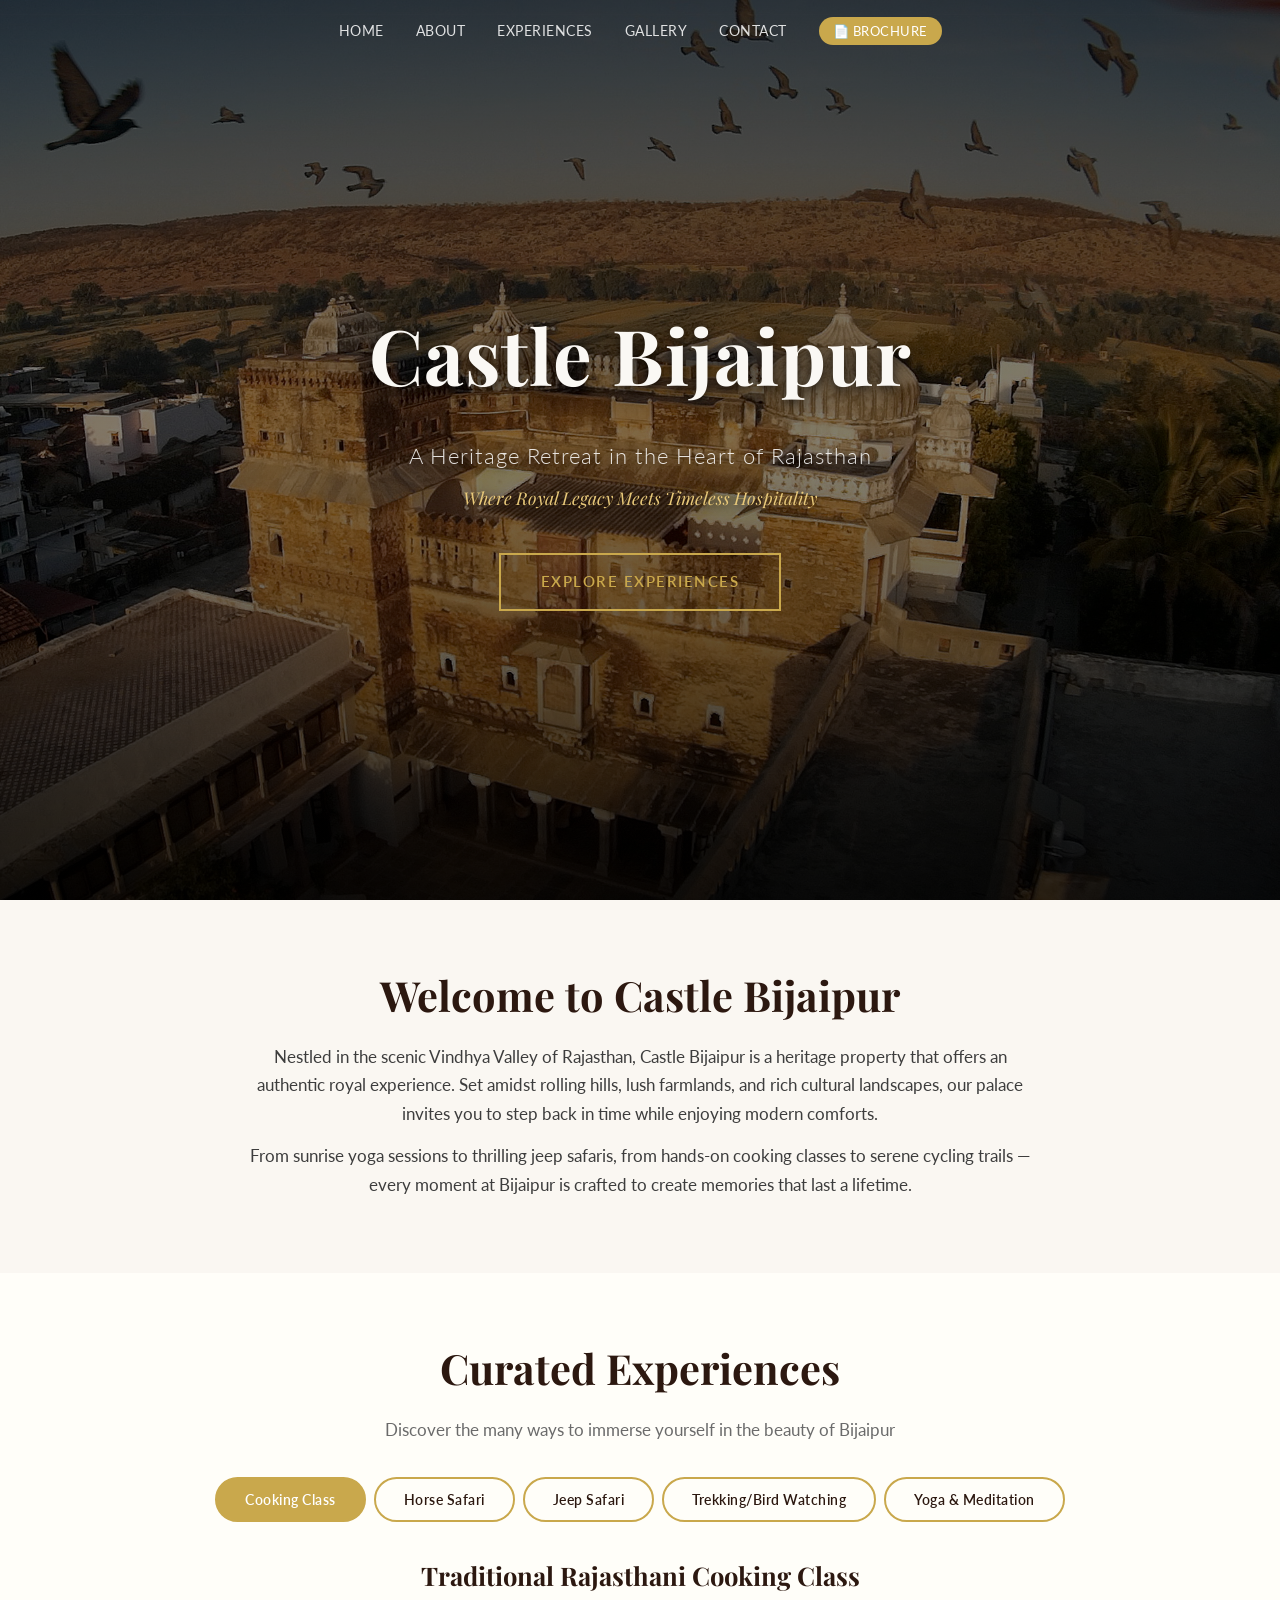
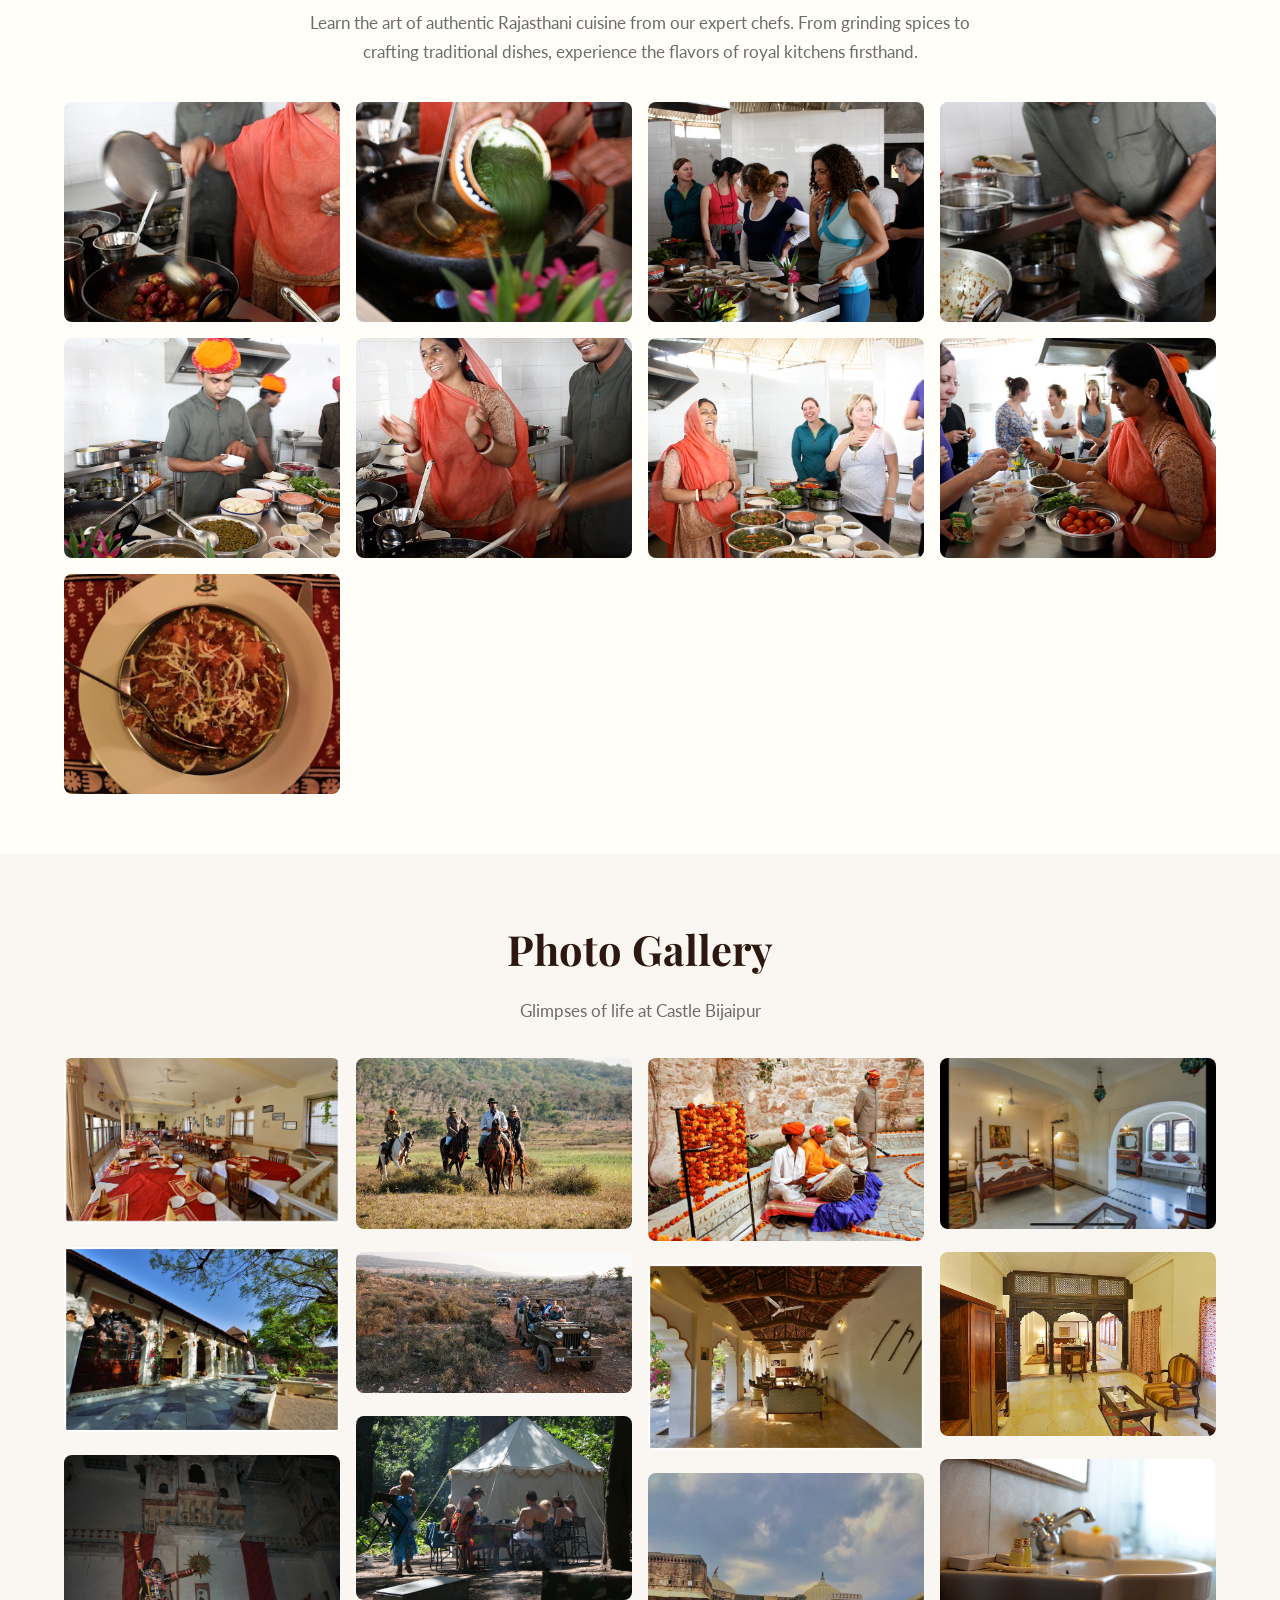
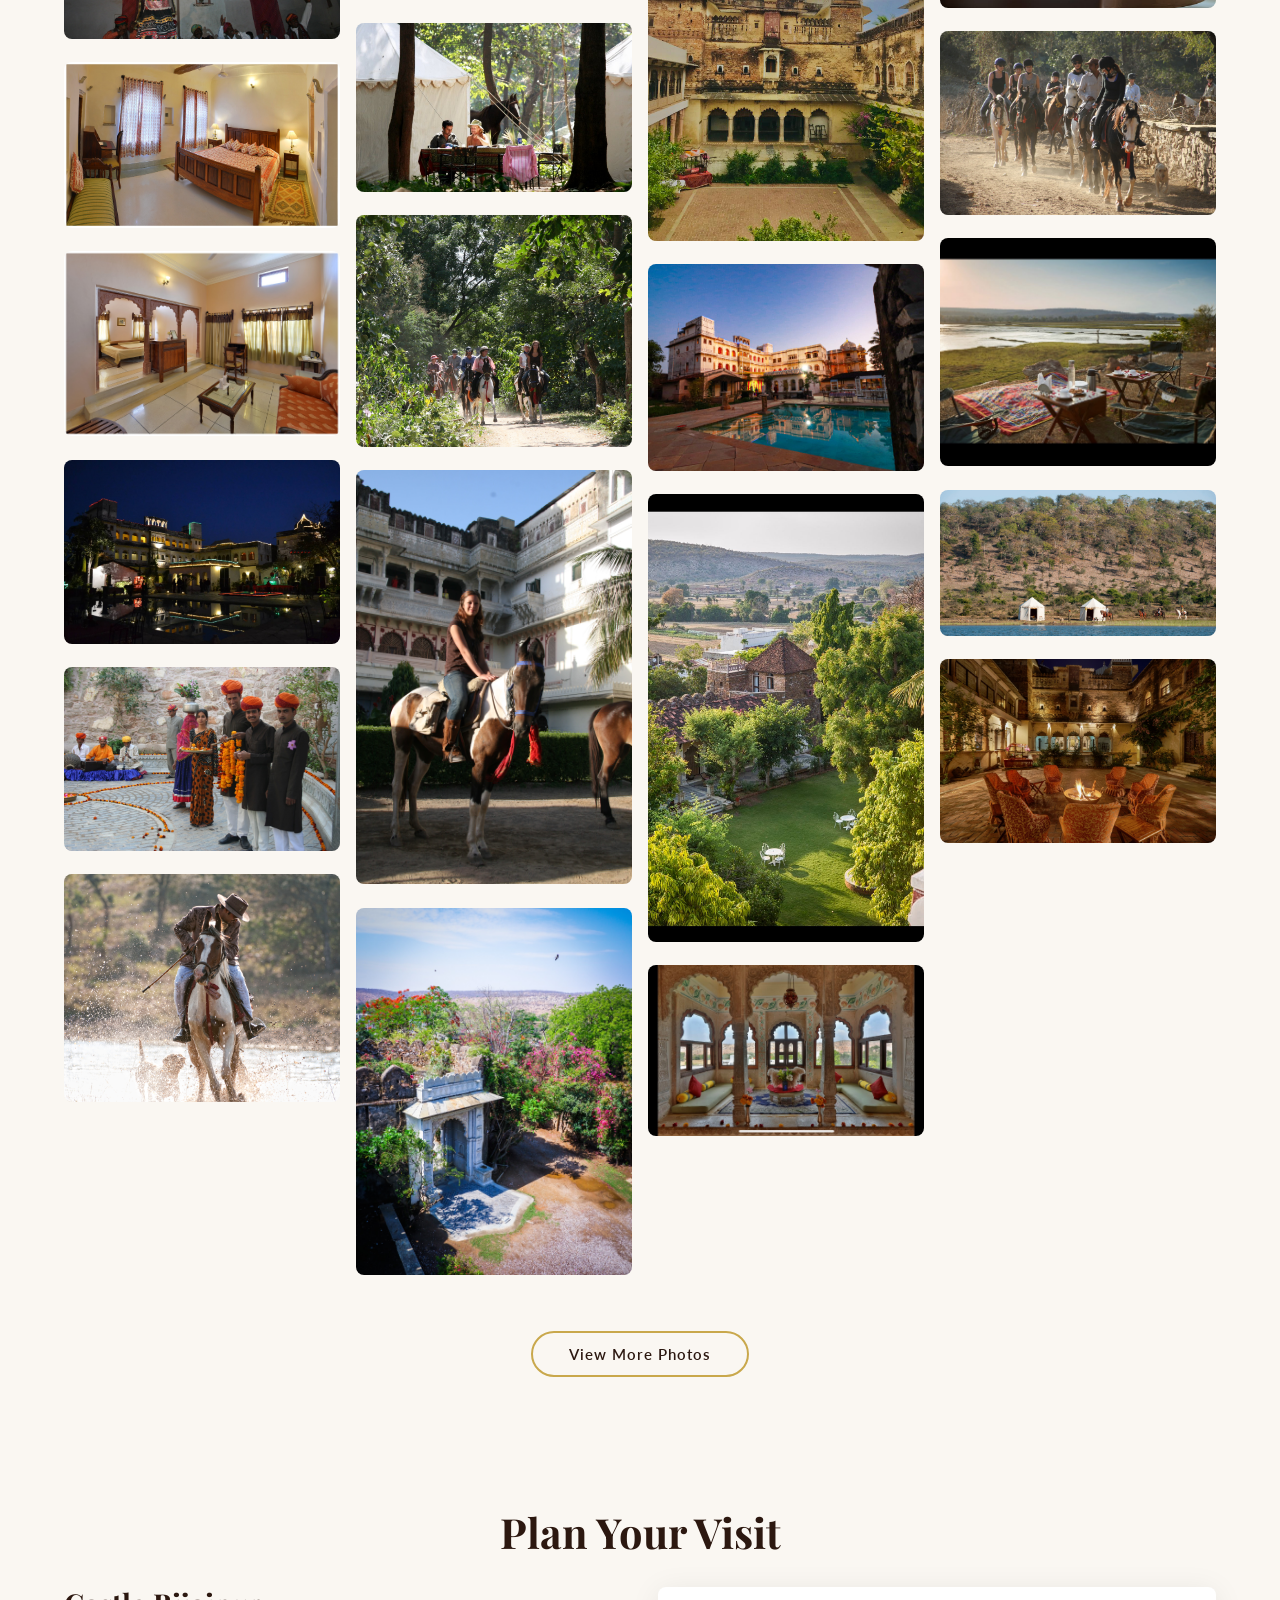
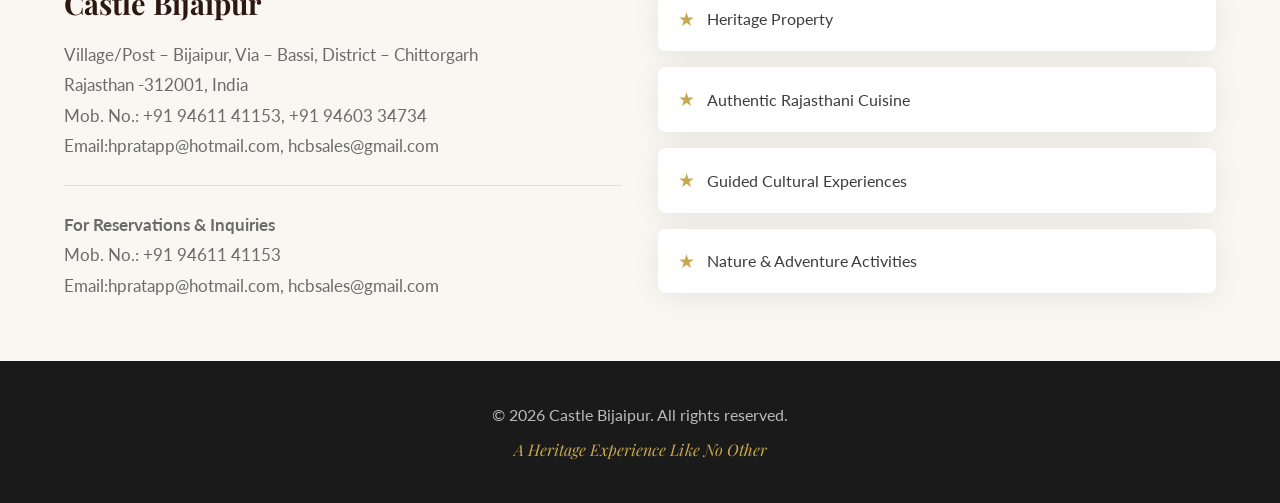
==== commit 5dba25e2: "Fix: rename files/folders to remove spaces for web compatibility" ====
--- a/index.html
+++ b/index.html
@@ -21,7 +21,6 @@
                 <li><a href="#about">About</a></li>
                 <li><a href="#experiences">Experiences</a></li>
                 <li><a href="#gallery">Gallery</a></li>
-                <li><a href="#excursion">Excursion</a></li>
                 <li><a href="#contact">Contact</a></li>
                 <li><a href="brochure.html" class="nav-brochure">📄 Brochure</a></li>
             </ul>
@@ -59,7 +58,7 @@
             <!-- Tab Navigation -->
             <div class="tabs">
                 <button class="tab-btn active" data-tab="cooking">Cooking Class</button>
-                
+                <button class="tab-btn" data-tab="horse">Horse Safari</button>
                 <button class="tab-btn" data-tab="jeep">Jeep Safari</button>
                 <button class="tab-btn" data-tab="trekking">Trekking/Bird Watching</button>
                 <button class="tab-btn" data-tab="yoga">Yoga &amp; Meditation</button>
@@ -88,6 +87,55 @@
 
             <!-- Tab Content: Cycling -->
 
+            <!-- Tab Content: Horse Safari -->
+            <div class="tab-content" id="tab-horse">
+                <div class="tab-info">
+                    <h3>Bijaipur Horse Safari</h3>
+                    <p>Established in the late eighties by the owners of Castle Bijaipur, the Bijaipur Horse Safari offers exclusive horseback holidays through the countryside of South Rajasthan (Mewar). From humble safari tents under the starlit sky to the sophisticated comforts of the Castle — an unforgettable ride through India's heartland.</p>
+                </div>
+                <div class="tab-gallery">
+                    <div class="grid-gallery">
+                        <img src="horse-safari/horse-safari-7-8-08-161.JPG.jpeg" alt="Horse safari through countryside" loading="lazy" onclick="openLightbox(this)">
+                        <img src="horse-safari/DSC_5651.jpg.jpeg" alt="Horseback riding in Rajasthan" loading="lazy" onclick="openLightbox(this)">
+                        <img src="horse-safari/DSC_5689.jpg.jpeg" alt="Riders on trail" loading="lazy" onclick="openLightbox(this)">
+                        <img src="horse-safari/Day5-(2).JPG.jpeg" alt="Safari campsite" loading="lazy" onclick="openLightbox(this)">
+                        <img src="horse-safari/Day6-(2).JPG.jpeg" alt="Horse ride through valleys" loading="lazy" onclick="openLightbox(this)">
+                        <img src="horse-safari/Day6-morning-Sitamata-Camp.JPG.jpeg" alt="Morning at camp" loading="lazy" onclick="openLightbox(this)">
+                        <img src="horse-safari/Day7-Arampura.jpg.jpeg" alt="Riding to Arampura" loading="lazy" onclick="openLightbox(this)">
+                        <img src="horse-safari/Evening-Athana-Krishna-Palace-(2).jpg.jpeg" alt="Evening halt at palace" loading="lazy" onclick="openLightbox(this)">
+                        <img src="horse-safari/05-(2).jpg.jpeg" alt="Horse safari landscape" loading="lazy" onclick="openLightbox(this)">
+                        <img src="horse-safari/587916547_18383767672194319_1388392518621738535_n.jpg" alt="Horseback holiday" loading="lazy" onclick="openLightbox(this)">
+                        <img src="horse-safari/640271135_18395641447194319_4662891741707230919_n.jpg" alt="Guided horse trek" loading="lazy" onclick="openLightbox(this)">
+                        <img src="horse-safari/Md---Copy.jpg.jpeg" alt="Safari experience" loading="lazy" onclick="openLightbox(this)">
+                    </div>
+                </div>
+                <div class="tab-details">
+                    <h4>Sample Itinerary — Beginner Style (9 Days)</h4>
+                    <div class="itinerary-list">
+                        <div class="itinerary-day">
+                            <strong>Day 01:</strong> Arrive Bijaipur before lunch. Traditional welcome and check-in. Evening: first ride (2-hour local ride for experienced riders, or lesson in castle grounds for beginners). Dinner &amp; overnight at Castle Bijaipur.
+                        </div>
+                        <div class="itinerary-day">
+                            <strong>Day 02–04:</strong> Ride mornings &amp; evenings with free afternoons. Expert guides give lessons and take beginners into the countryside along old farm tracks. Experienced riders go further afield. Afternoons: cycling, cooking lessons, massage, pool. Evenings: dine under the stars. Village tours and picnic outings in vintage jeeps.
+                        </div>
+                        <div class="itinerary-day">
+                            <strong>Day 05:</strong> Ride Bijaipur to Motipura (20 km, 5–6 hrs). Through Eastern Highlands with lush green fields amidst hills. Lunch at Damru. Ride through Guner flatlands. Overnight in Mughal-style safari tents at Motipura Lake.
+                        </div>
+                        <div class="itinerary-day">
+                            <strong>Day 06:</strong> Ride Motipura to Pangarh (21 km, 7 hrs). South through the least inhabited area. Lunch at old lake of Rawat. Forests, deserted village of Bhagwanpura. Arrive at Pangarh Lake — a 1000-year-old manmade lake with fort ruins and temples. Birdwatcher's paradise. Overnight at Pangarh Lake Retreat.
+                        </div>
+                        <div class="itinerary-day">
+                            <strong>Day 07:</strong> Ride Pangarh to Bijaipur (23 km, 6 hrs). Through valleys moving north, amazing riding grounds, lunch near Modia village. Evening arrival at Castle Bijaipur.
+                        </div>
+                        <div class="itinerary-day">
+                            <strong>Day 08:</strong> Rest day at Bijaipur. Relax &amp; rejuvenate. Enjoy activities at the Castle.
+                        </div>
+                        <div class="itinerary-day">
+                            <strong>Day 09:</strong> Depart. Complimentary transfers to Chittor Station or Udaipur Airport.
+                        </div>
+                    </div>
+                </div>
+            </div>
 
             <!-- Tab Content: Jeep Safari -->
             <div class="tab-content" id="tab-jeep">
@@ -115,22 +163,29 @@
                 </div>
                 <div class="tab-gallery">
                     <div class="grid-gallery">
-                        <img src="tracking/05-(2).jpg.jpeg" alt="Trekking in the Vindhya hills" loading="lazy" onclick="openLightbox(this)">
-                        <img src="tracking/Day5-(2).JPG.jpeg" alt="Nature trail" loading="lazy" onclick="openLightbox(this)">
-                        <img src="tracking/Day6-(2).JPG.jpeg" alt="Forest trek" loading="lazy" onclick="openLightbox(this)">
-                        <img src="tracking/Day6-morning-Sitamata-Camp.JPG.jpeg" alt="Morning at Sitamata Camp" loading="lazy" onclick="openLightbox(this)">
-                        <img src="tracking/Day7-Arampura.jpg.jpeg" alt="Arampura trek" loading="lazy" onclick="openLightbox(this)">
-                        <img src="tracking/DSC_5651.jpg.jpeg" alt="Scenic viewpoint" loading="lazy" onclick="openLightbox(this)">
-                        <img src="tracking/DSC_5689.jpg.jpeg" alt="Mountain landscape" loading="lazy" onclick="openLightbox(this)">
-                        <img src="tracking/Evening-Athana-Krishna-Palace-(2).jpg.jpeg" alt="Evening at Athana Krishna Palace" loading="lazy" onclick="openLightbox(this)">
+                        <img src="tracking/654567976_18399055765194319_1196093694909418985_n.jpg" alt="Trekking in the Vindhya hills" loading="lazy" onclick="openLightbox(this)">
                         <img src="tracking/WhatsApp-Image-2026-07-11-at-8.33.08-PM.jpeg" alt="Guided trek" loading="lazy" onclick="openLightbox(this)">
                         <img src="tracking/WhatsApp-Image-2026-07-11-at-8.33.08-PM-(1).jpeg" alt="Trek through village" loading="lazy" onclick="openLightbox(this)">
                         <img src="tracking/WhatsApp-Image-2026-07-11-at-8.33.08-PM-(2).jpeg" alt="Nature walk" loading="lazy" onclick="openLightbox(this)">
                         <img src="tracking/WhatsApp-Image-2026-07-11-at-8.33.08-PM-(3).jpeg" alt="Trail scenery" loading="lazy" onclick="openLightbox(this)">
-                        <img src="tracking/587916547_18383767672194319_1388392518621738535_n.jpg" alt="Trekking adventure" loading="lazy" onclick="openLightbox(this)">
-                        <img src="tracking/640271135_18395641447194319_4662891741707230919_n.jpg" alt="Forest trail exploration" loading="lazy" onclick="openLightbox(this)">
-                        <img src="tracking/642503174_18396393007194319_4955481821749973904_n.jpg" alt="Nature trek path" loading="lazy" onclick="openLightbox(this)">
-                        <img src="tracking/654567976_18399055765194319_1196093694909418985_n.jpg" alt="Countryside trekking" loading="lazy" onclick="openLightbox(this)">
+                        <img src="tracking/WhatsApp-Image-2026-07-11-at-8.33.08-PM-(4).jpeg" alt="Forest trail exploration" loading="lazy" onclick="openLightbox(this)">
+                        <img src="tracking/WhatsApp-Image-2026-07-11-at-8.33.08-PM-(5).jpeg" alt="Countryside trekking" loading="lazy" onclick="openLightbox(this)">
+                        <img src="tracking/WhatsApp-Image-2026-07-11-at-8.33.08-PM-(6).jpeg" alt="Trekking adventure" loading="lazy" onclick="openLightbox(this)">
+                        <img src="tracking/WhatsApp-Image-2026-07-11-at-8.33.09-PM.jpeg" alt="Nature trek path" loading="lazy" onclick="openLightbox(this)">
+                        <img src="tracking/WhatsApp-Image-2026-07-11-at-8.35.04-PM.jpeg" alt="Bird watching trail" loading="lazy" onclick="openLightbox(this)">
+                        <img src="tracking/WhatsApp-Image-2026-07-11-at-8.35.04-PM-(1).jpeg" alt="Vindhya Valley walk" loading="lazy" onclick="openLightbox(this)">
+                    </div>
+                </div>
+                <div class="tab-details">
+                    <h4>Village &amp; Pangarh Excursion</h4>
+                    
+                    <div class="excursion-info">
+                        <p>The tour begins with a bus/own vehicle departure from Rawat Ka Talab. Upon arrival, guests will visit a traditional village and explore the surrounding agricultural fields and farms. This region is well known for opium cultivation. During the opium harvesting season (December to the end of January), guests may have the opportunity to observe opium farming activities, subject to seasonal availability.</p>
+                        <p>If the visit coincides with school hours and permission is available, the group will also visit a local village school (subject to school timings).</p>
+                        <p>The safari experience will be conducted on foot and by track, covering the natural surroundings and village landscapes, with an approximate duration of 4 to 5 hours.</p>
+                        <p>The journey then continues through the scenic Vindhya Valley forest area towards Pangarh. If lunch is arranged, the group will enjoy lunch at Pangarh. If lunch is not included, the group will visit Pangarh Lake, followed by high tea.</p>
+                        <p>After the visit, guests will drive to Bijaipur by bus or cab. During the journey, a hotel jeep, hotel staff, and the driver will join and assist the group.</p>
+                        <p><strong>Package includes:</strong> Bus transportation (own vehicle), one backup vehicle, hotel staff assistance, driver, high tea, optional lunch.</p>
                     </div>
                 </div>
             </div>
@@ -191,85 +246,6 @@
         </div>
     </section>
 
-    <!-- Excursion Section -->
-    <section class="excursion-section" id="excursion">
-        <div class="container">
-            <h2 class="section-title">Village &amp; Pangarh Excursion</h2>
-            <p class="section-desc">A full-day immersive experience through traditional Rajasthan</p>
-            <div class="excursion-meta">
-                <span class="meta-badge"><i class="fa-regular fa-clock"></i> Full Day (4–5 hrs safari)</span>
-                <span class="meta-badge"><i class="fa-solid fa-users"></i> Min. 6 Guests</span>
-            </div>
-
-            <div class="excursion-grid">
-                <div class="excursion-card" onclick="openExcursionDetail('departure')">
-                    <div class="excursion-icon">
-                        <i class="fa-solid fa-van-shuttle"></i>
-                    </div>
-                    <h4>Departure</h4>
-                    <p>Tour begins with bus/own vehicle departure from Rawat Ka Talab</p>
-                    <span class="card-tap-hint">Tap for details</span>
-                </div>
-
-                <div class="excursion-card" onclick="openExcursionDetail('village')">
-                    <div class="excursion-icon">
-                        <i class="fa-solid fa-house-chimney"></i>
-                    </div>
-                    <h4>Village Visit</h4>
-                    <p>Explore traditional villages, agricultural fields, and farms</p>
-                    <span class="card-tap-hint">Tap for details</span>
-                </div>
-
-                <div class="excursion-card" onclick="openExcursionDetail('safari')">
-                    <div class="excursion-icon">
-                        <i class="fa-solid fa-person-hiking"></i>
-                    </div>
-                    <h4>Walking Safari</h4>
-                    <p>4–5 hours on foot through natural surroundings and village landscapes</p>
-                    <span class="card-tap-hint">Tap for details</span>
-                </div>
-
-                <div class="excursion-card" onclick="openExcursionDetail('pangarh')">
-                    <div class="excursion-icon">
-                        <i class="fa-solid fa-mountain-sun"></i>
-                    </div>
-                    <h4>Pangarh Visit</h4>
-                    <p>Journey through scenic Vindhya Valley forest to Pangarh Lake</p>
-                    <span class="card-tap-hint">Tap for details</span>
-                </div>
-
-                <div class="excursion-card" onclick="openExcursionDetail('return')">
-                    <div class="excursion-icon">
-                        <i class="fa-solid fa-road"></i>
-                    </div>
-                    <h4>Return Journey</h4>
-                    <p>Drive back to Bijaipur by bus or cab with hotel staff assistance</p>
-                    <span class="card-tap-hint">Tap for details</span>
-                </div>
-
-                <div class="excursion-card" onclick="openExcursionDetail('package')">
-                    <div class="excursion-icon">
-                        <i class="fa-solid fa-gift"></i>
-                    </div>
-                    <h4>Package Includes</h4>
-                    <p>Transportation, backup vehicle, staff, driver &amp; high tea</p>
-                    <span class="card-tap-hint">Tap for details</span>
-                </div>
-            </div>
-        </div>
-    </section>
-
-    <!-- Excursion Detail Modal -->
-    <div class="excursion-modal" id="excursionModal">
-        <div class="excursion-modal-content">
-            <button class="excursion-modal-close" onclick="closeExcursionDetail()" aria-label="Close">&times;</button>
-            <div class="excursion-modal-header" id="excursionModalHeader">
-                <div class="excursion-modal-icon" id="excursionModalIcon"></div>
-                <h3 id="excursionModalTitle"></h3>
-            </div>
-            <div class="excursion-modal-body" id="excursionModalBody"></div>
-        </div>
-    </div>
    
     <!-- Contact Section -->
     <section class="contact-section" id="contact">
--- a/styles.css
+++ b/styles.css
@@ -944,3 +944,54 @@
         align-items: center;
     }
 }
+
+/* ===== TAB DETAILS (Itinerary/Excursion inside tabs) ===== */
+.tab-details {
+    margin-top: 32px;
+    padding-top: 24px;
+    border-top: 1px solid rgba(0, 0, 0, 0.08);
+}
+
+.tab-details h4 {
+    font-family: 'Playfair Display', serif;
+    font-size: 1.3rem;
+    color: var(--dark-brown);
+    margin-bottom: 12px;
+}
+
+.tab-details .detail-subtitle {
+    font-size: 0.9rem;
+    color: var(--gold);
+    font-weight: 600;
+    margin-bottom: 16px;
+}
+
+.itinerary-list {
+    display: flex;
+    flex-direction: column;
+    gap: 12px;
+}
+
+.itinerary-day {
+    padding: 14px 18px;
+    background: var(--cream);
+    border-radius: 8px;
+    font-size: 0.92rem;
+    line-height: 1.6;
+    border-left: 3px solid var(--gold);
+}
+
+.itinerary-day strong {
+    color: var(--dark-brown);
+}
+
+.excursion-info {
+    max-width: 800px;
+}
+
+.excursion-info p {
+    font-size: 0.95rem;
+    line-height: 1.7;
+    margin-bottom: 12px;
+    color: var(--text);
+}
